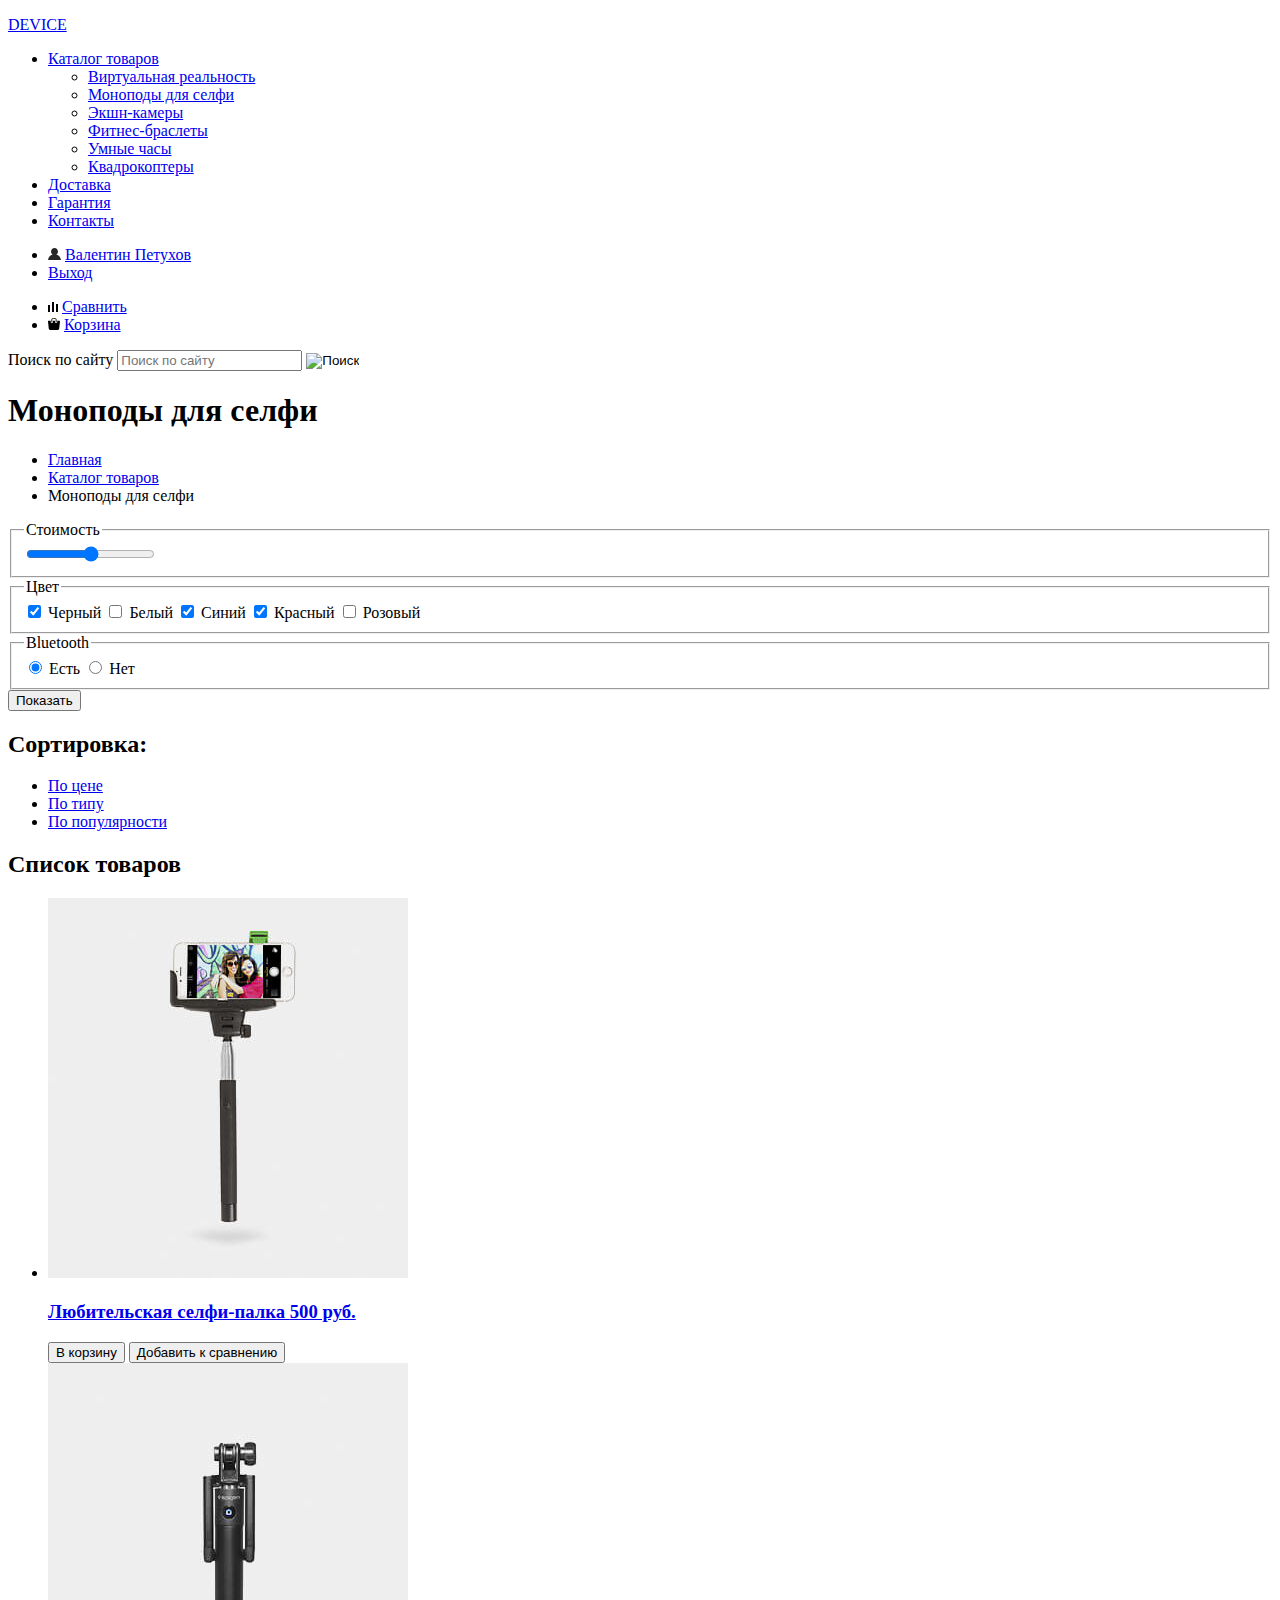
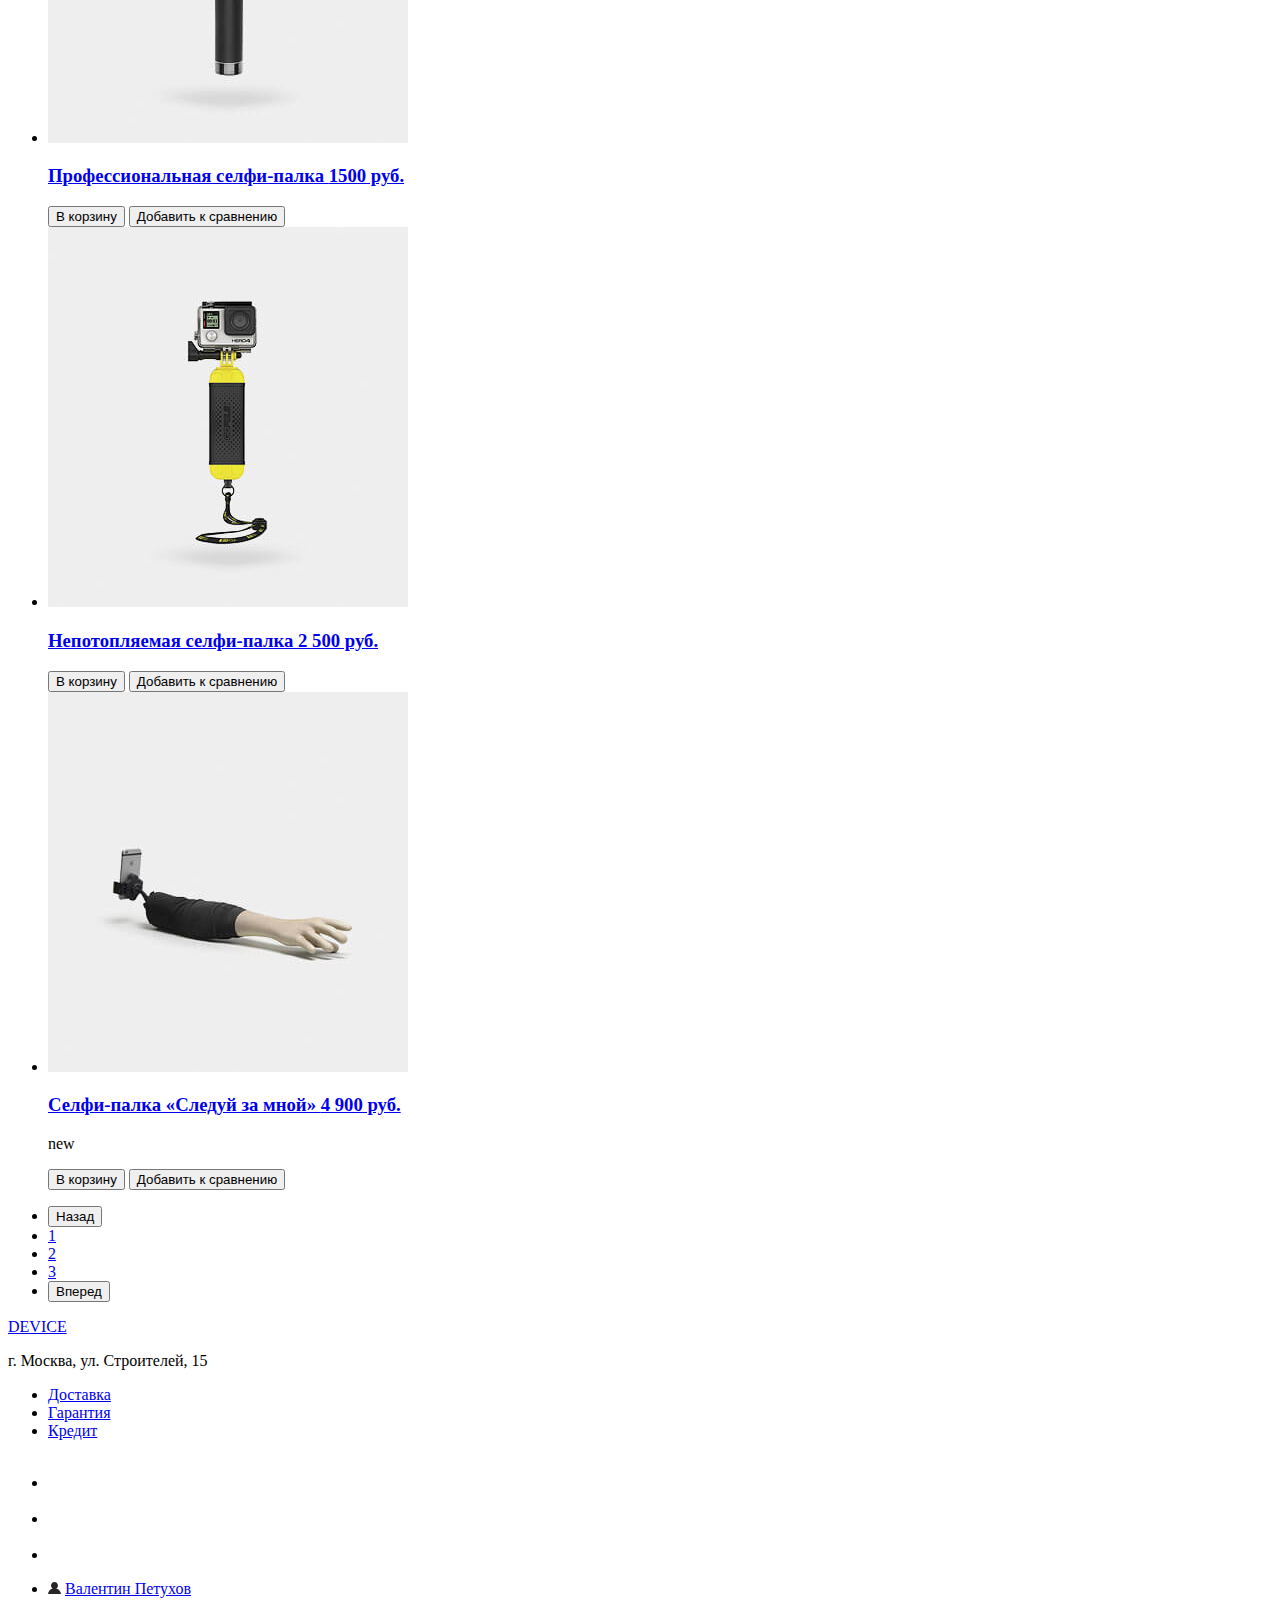
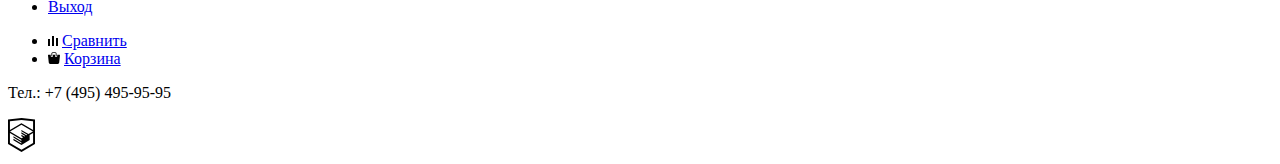
==== catalog.html @ 6cd4a80a "Все закончил с разметкой" ====
<!DOCTYPE html>
<html lang="ru" dir="ltr">

<head>
    <meta charset="utf-8">
    <title>Каталог товаров магазина Device</title>
</head>

<body>
    <header class="main-header">
        <p class="header-logo"><a href="index.html">DEVICE</a></p>
        <nav class="site-navigation">
            <ul class="site-navigation-list">
                <li class="site-navigation-item">
                    <a href="#">Каталог товаров</a>
                    <ul class="catalog">
                        <li><a href="#">Виртуальная реальность</a></li>
                        <li><a href="#">Моноподы для селфи</a></li>
                        <li><a href="#">Экшн-камеры</a></li>
                        <li><a href="#">Фитнес-браслеты</a></li>
                        <li><a href="#">Умные часы</a></li>
                        <li><a href="#">Квадрокоптеры</a></li>
                    </ul>
                </li>
                <li class="site-navigation-item">
                    <a href="#">Доставка</a>
                </li>
                <li class="site-navigation-item">
                    <a href="#">Гарантия</a>
                </li>
                <li class="site-navigation-item">
                    <a href="#">Контакты</a>
                </li>
            </ul>
        </nav>
        <ul class="login-checked">
            <li>
                <img src="img/user.svg" alt="Войти">
                <a href="profile.html">Валентин Петухов</a>
            </li>
            <li class="exit">
                <a href="#">Выход</a>
            </li>
        </ul>
        <ul class="compare-cart">
            <li class="compare">
                <img src="img/compare.svg" alt="Сравнить">
                <a href="compare.html">Сравнить</a>
            </li>
            <li class="cart">
                <img src="img/cart.svg" alt="Корзина">
                <a href="cart.html">Корзина</a>
            </li>
        </ul>
        <form class="header-search" action="https://echo.htmlacademy.ru" method="get">
            <label for="search" class="visually-hidden">Поиск по сайту</label>
            <input type="search" name="search" value="" id="search" placeholder="Поиск по сайту">
            <input type="image" src="" alt="Поиск">
        </form>

    </header>
    <main class="container">
        <h1>Моноподы для селфи</h1>
        <ul class="breadcrumbs">
            <li>
                <a href="index.html">Главная</a>
            </li>
            <li>
                <a href="catalog.html">Каталог товаров</a>
            </li>
            <li>Моноподы для селфи</li>
        </ul>
        <section class="filters">
            <form class="form-filters" action="https://echo.htmlacademy.ru" method="get">
                <fieldset class="form-filters-fieldset">
                    <legend>Стоимость</legend>
                    <input type="range" id="price" name="price" value="" min="0" max="5000" step="100">
                </fieldset>
                <fieldset class="form-filters-fieldset">
                    <legend>Цвет</legend>
                    <input type="checkbox" class="visually-hidden" name="black" id="black" value="" checked>
                    <label for="black" class="label-color">Черный</label>
                    <input type="checkbox" class="visually-hidden" name="white" id="white" value="">
                    <label for="white" class="label-color">Белый</label>
                    <input type="checkbox" class="visually-hidden" name="blue" id="blue" value="" checked>
                    <label for="blue" class="label-color">Синий</label>
                    <input type="checkbox" class="visually-hidden" name="red" id="red" value="" checked>
                    <label for="red" class="label-color">Красный</label>
                    <input type="checkbox" class="visually-hidden" name="pink" id="pink" value="">
                    <label for="pink" class="label-color">Розовый</label>
                </fieldset>
                <fieldset class="form-filters-fieldset">
                    <legend>Bluetooth</legend>
                    <label>
                        <input type="radio" class="visually-hidden" name="bluetooth" value="yes" checked>
                        Есть
                    </label>
                    <input type="radio" class="visually-hidden" name="bluetooth" value="no">
                    Нет
                    </label>
                </fieldset>
                <button type="submit" name="button" class="button">Показать</button>
            </form>
        </section>
        <section class="products">
            <!-- Здесь будет форма-сортировка -->
            <h2>Сортировка:</h2>
            <ul class="sorting">
                <li><a href="#">По цене</a></li>
                <li><a href="#">По типу</a></li>
                <li><a href="#">По популярности</a></li>
            </ul>
            <h2 class="visually-hidden">Список товаров</h2>
            <ul class="products-catalog">
                <li class="product-item">
                    <a href="catalog-item.html">
                        <img src="img/catalog/item-1.jpg" width="360" height="380" alt="Любительская селфи-палка">
                        <h3>
                            Любительская селфи-палка
                            <span class="product-price">500 руб.</span>
                        </h3>
                    </a>
                    <button type="button" name="button" class="button">В корзину</button>
                    <button type="button" name="button" class="product-compare">Добавить к сравнению</button>
                </li>
                <li class="product-item">
                    <a href="catalog-item.html">
                        <img src="img/catalog/item-2.jpg" width="360" height="380" alt="Профессиональная селфи-палка">
                        <h3>
                            Профессиональная селфи-палка
                            <span class="product-price">1500 руб.</span>
                        </h3>
                    </a>
                    <button type="button" name="button" class="button">В корзину</button>
                    <button type="button" name="button" class="product-compare">Добавить к сравнению</button>
                </li>
                <li class="product-item">
                    <a href="catalog-item.html">
                        <img src="img/catalog/item-3.jpg" width="360" height="380" alt="Непотопляемая селфи-палка">
                        <h3>
                            Непотопляемая селфи-палка
                            <span class="product-price">2 500 руб.</span>
                        </h3>
                    </a>
                    <button type="button" name="button" class="button">В корзину</button>
                    <button type="button" name="button" class="product-compare">Добавить к сравнению</button>
                </li>
                <li class="product-item">
                    <a href="catalog-item.html">
                        <img src="img/catalog/item-4.jpg" width="360" height="380" alt="Селфи-палка «Следуй за мной»">
                        <h3>
                            Селфи-палка «Следуй за мной»
                            <span class="product-price">4 900 руб.</span>
                        </h3>
                    </a>
                    <p class="mark">new</p>
                    <button type="button" name="button" class="button">В корзину</button>
                    <button type="button" name="button" class="product-compare">Добавить к сравнению</button>
                </li>
            </ul>
            <ul class="pagination-list">
                <li class="pagination-button">
                    <button type="button" name="button">Назад</button>
                </li>
                <li class="pagination-item pagination-item-current">
                    <a href="#">1</a>
                </li>
                <li class="pagination-item">
                    <a href="#">2</a>
                </li>
                <li class="pagination-item">
                    <a href="#">3</a>
                </li>
                <li class="pagination-button">
                    <button type="button" name="button-pagination">Вперед</button>
                </li>
            </ul>
        </section>
    </main>
    <footer class="main-footer">
        <p class="logo-footer"><a href="index.html">DEVICE</a></p>
        <p>г. Москва, ул. Строителей, 15</p>
        <ul class="footer-services">
            <li>
                <a href="#">Доставка</a>
            </li>
            <li>
                <a href="#">Гарантия</a>
            </li>
            <li>
                <a href="#">Кредит</a>
            </li>
        </ul>
        <ul class="footer-social">
            <li class="social-button">
                <a href="#">
                    <img src="img/facebook.svg" alt="facebook">
                </a>
            </li>
            <li class="social-button">
                <a href="#">
                    <img src="img/instagram.svg" alt="instagram">
                </a>
            </li>
            <li class="social-button">
                <a href="#">
                    <img src="img/twitter.svg" alt="twitter">
                </a>
            </li>
        </ul>
        <ul class="login-checked">
            <li>
                <img src="img/user.svg" alt="Войти">
                <a href="#">Валентин Петухов</a>
            </li>
            <li class="exit">
                <a href="#">Выход</a>
            </li>
        </ul>
        <ul class="footer-compare-cart">
            <li class="compare">
                <img class="compare-img" src="img/compare.svg" alt="Сравнить">
                <a href="compare.html">Сравнить</a>
            </li>
            <li class="cart">
                <img class="cart-img" src="img/cart.svg" alt="Корзина">
                <a href="cart.html">Корзина</a>
            </li>
        </ul>
        <p>Тел.: +7 (495) 495-95-95</p>
        <a href="#"><img src="img/logo-html.svg" alt="htmlacademy" class="htmlacademy-logo"></a>
    </footer>

</body>

</html>
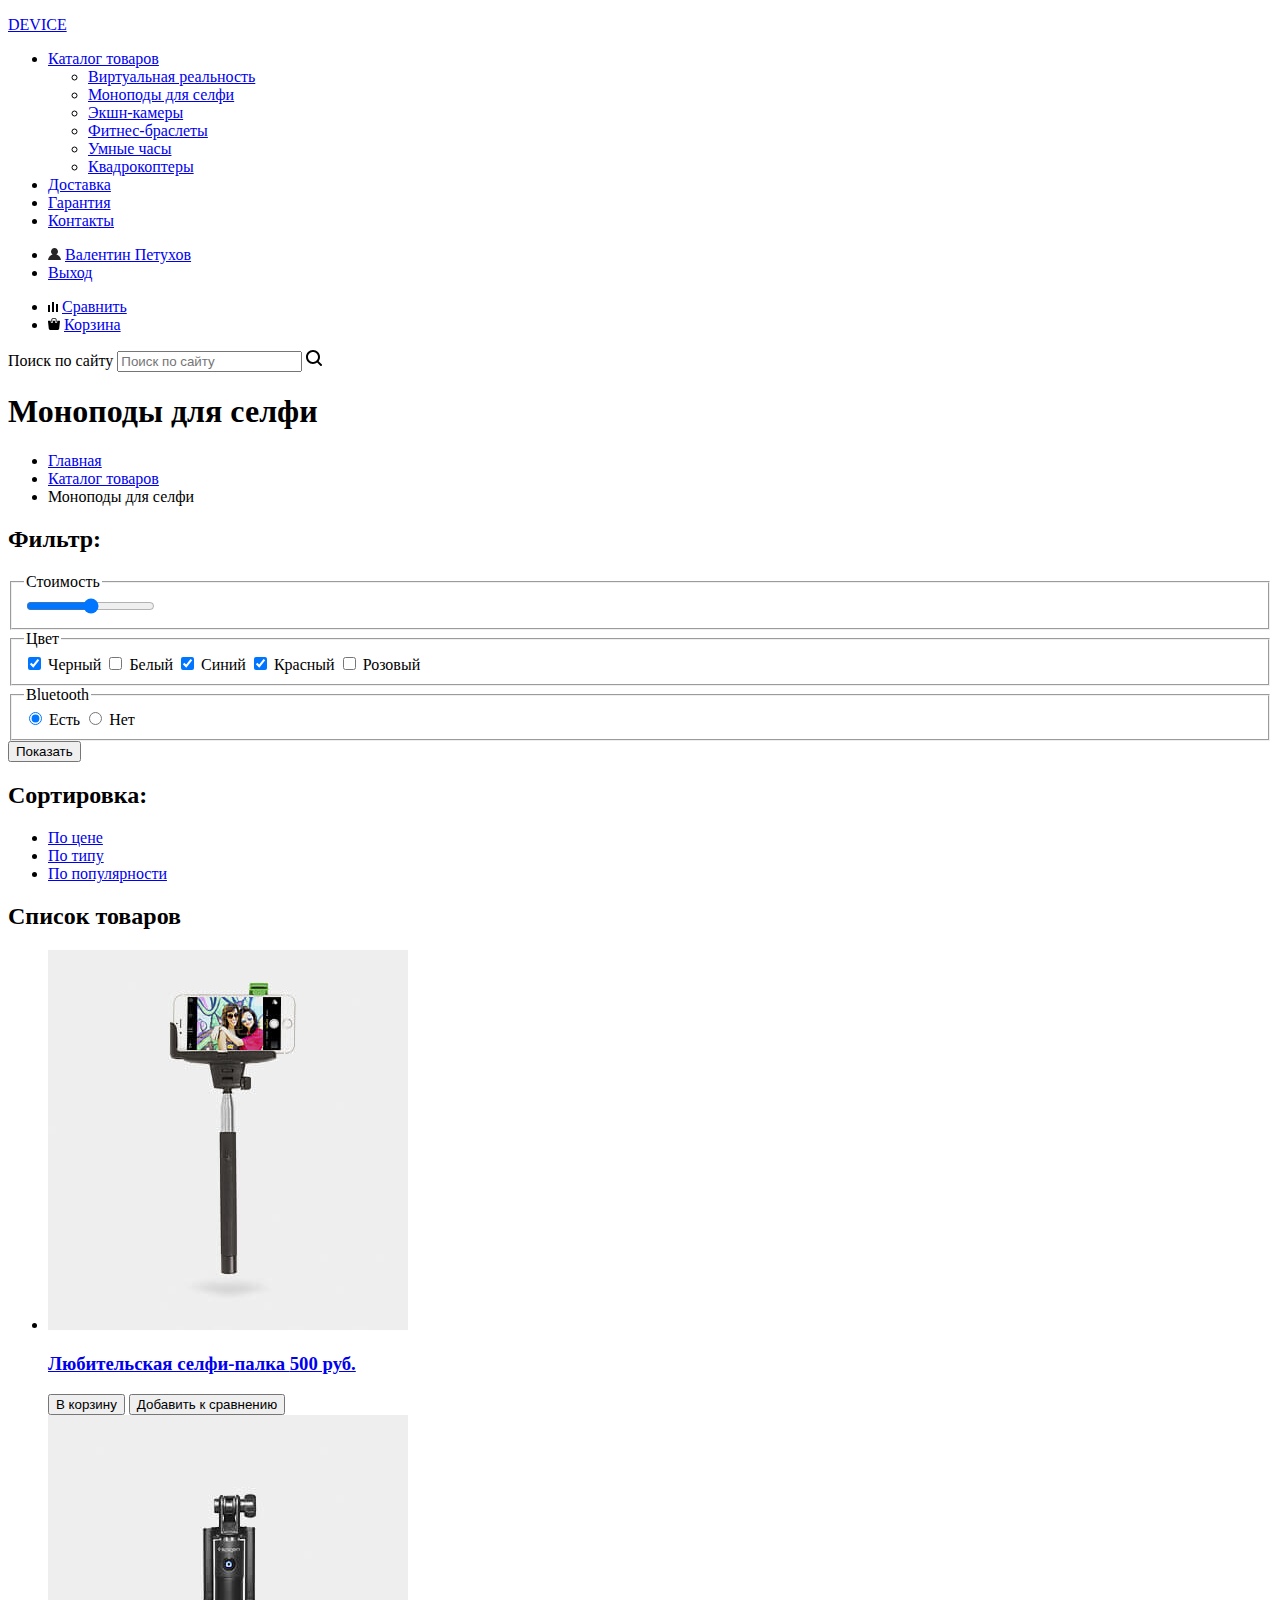
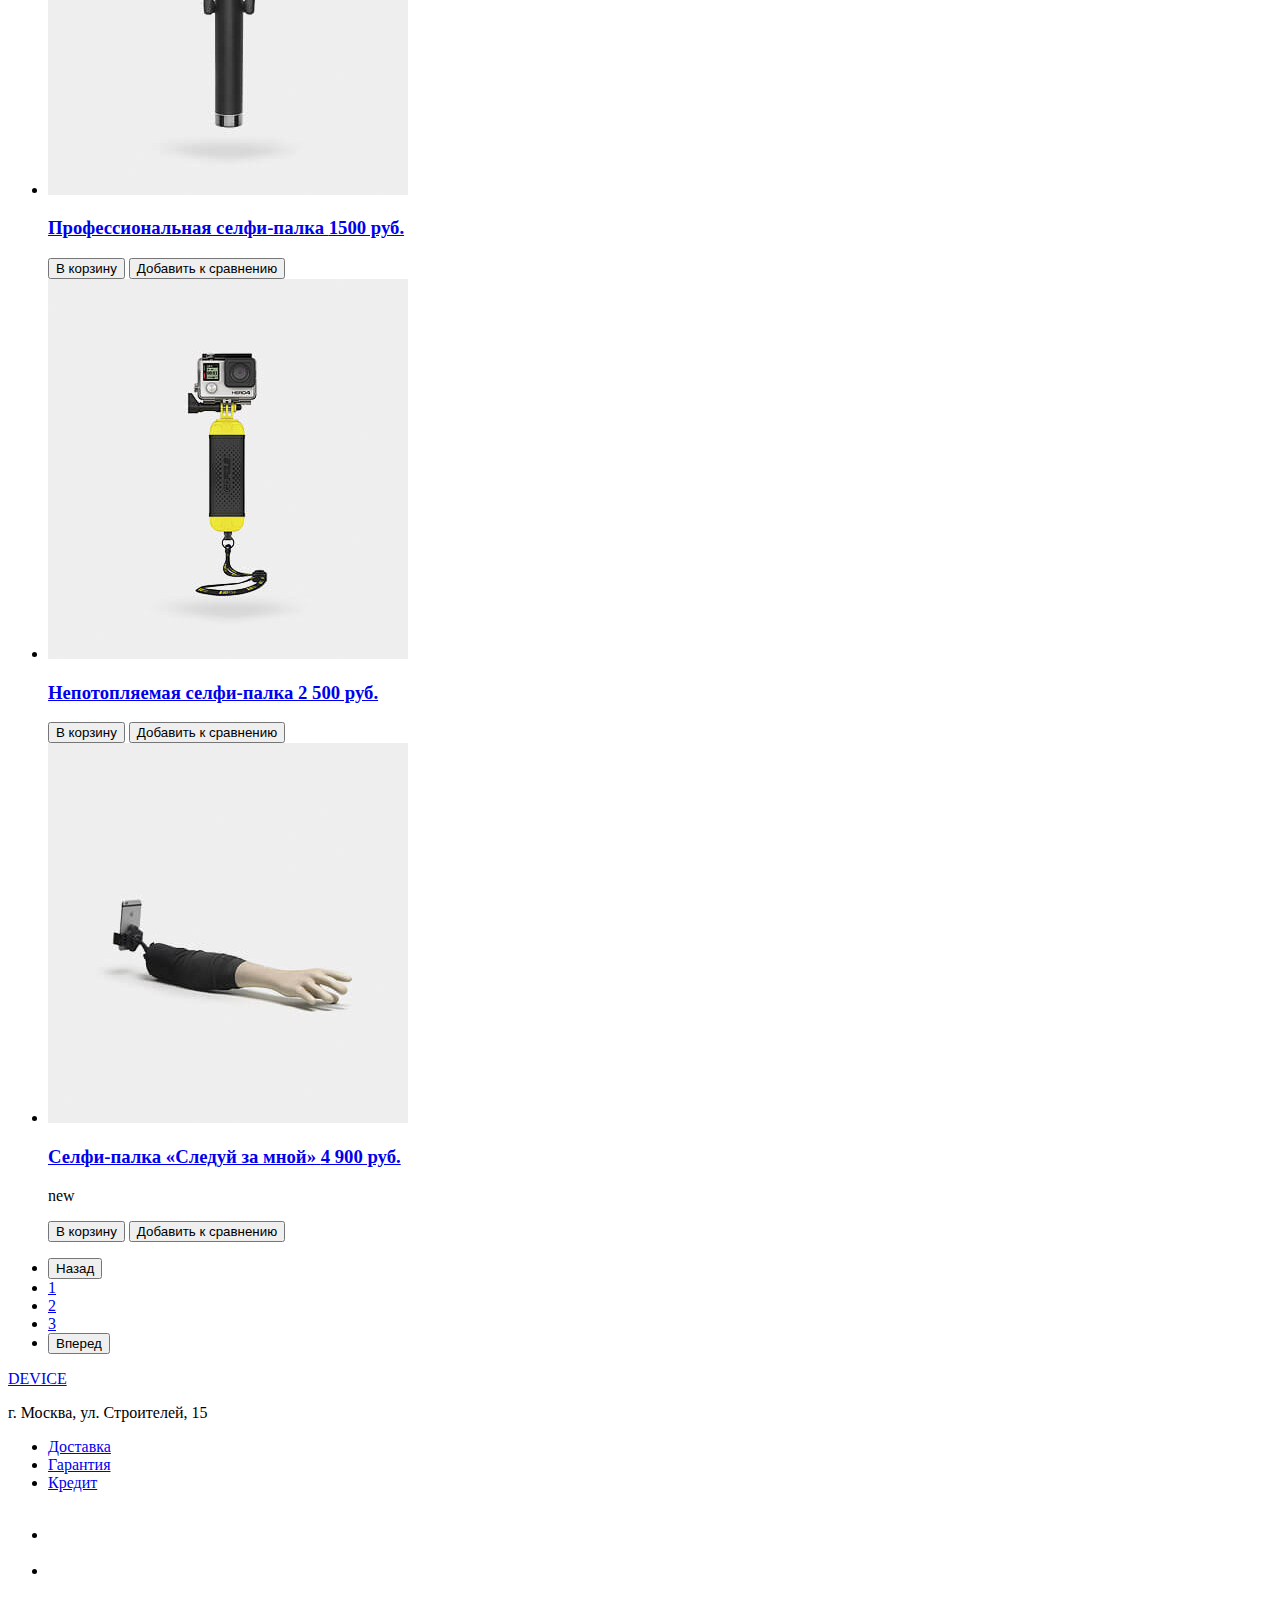
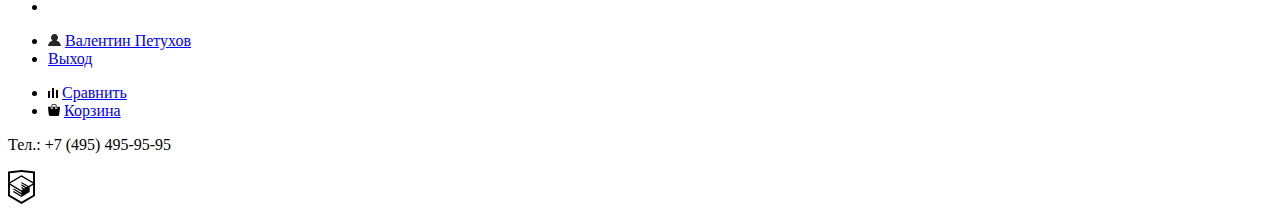
==== commit ad0e6367: "Исправил ошибки валидации" ====
--- a/catalog.html
+++ b/catalog.html
@@ -55,7 +55,7 @@
         <form class="header-search" action="https://echo.htmlacademy.ru" method="get">
             <label for="search" class="visually-hidden">Поиск по сайту</label>
             <input type="search" name="search" value="" id="search" placeholder="Поиск по сайту">
-            <input type="image" src="" alt="Поиск">
+            <input type="image" src="img/search.svg" alt="Поиск">
         </form>
 
     </header>
@@ -71,10 +71,11 @@
             <li>Моноподы для селфи</li>
         </ul>
         <section class="filters">
+            <h2>Фильтр:</h2>
             <form class="form-filters" action="https://echo.htmlacademy.ru" method="get">
                 <fieldset class="form-filters-fieldset">
                     <legend>Стоимость</legend>
-                    <input type="range" id="price" name="price" value="" min="0" max="5000" step="100">
+                    <input type="range" id="price" name="price" value="2500" min="0" max="5000" step="100">
                 </fieldset>
                 <fieldset class="form-filters-fieldset">
                     <legend>Цвет</legend>
@@ -95,6 +96,7 @@
                         <input type="radio" class="visually-hidden" name="bluetooth" value="yes" checked>
                         Есть
                     </label>
+                    <label>
                     <input type="radio" class="visually-hidden" name="bluetooth" value="no">
                     Нет
                     </label>
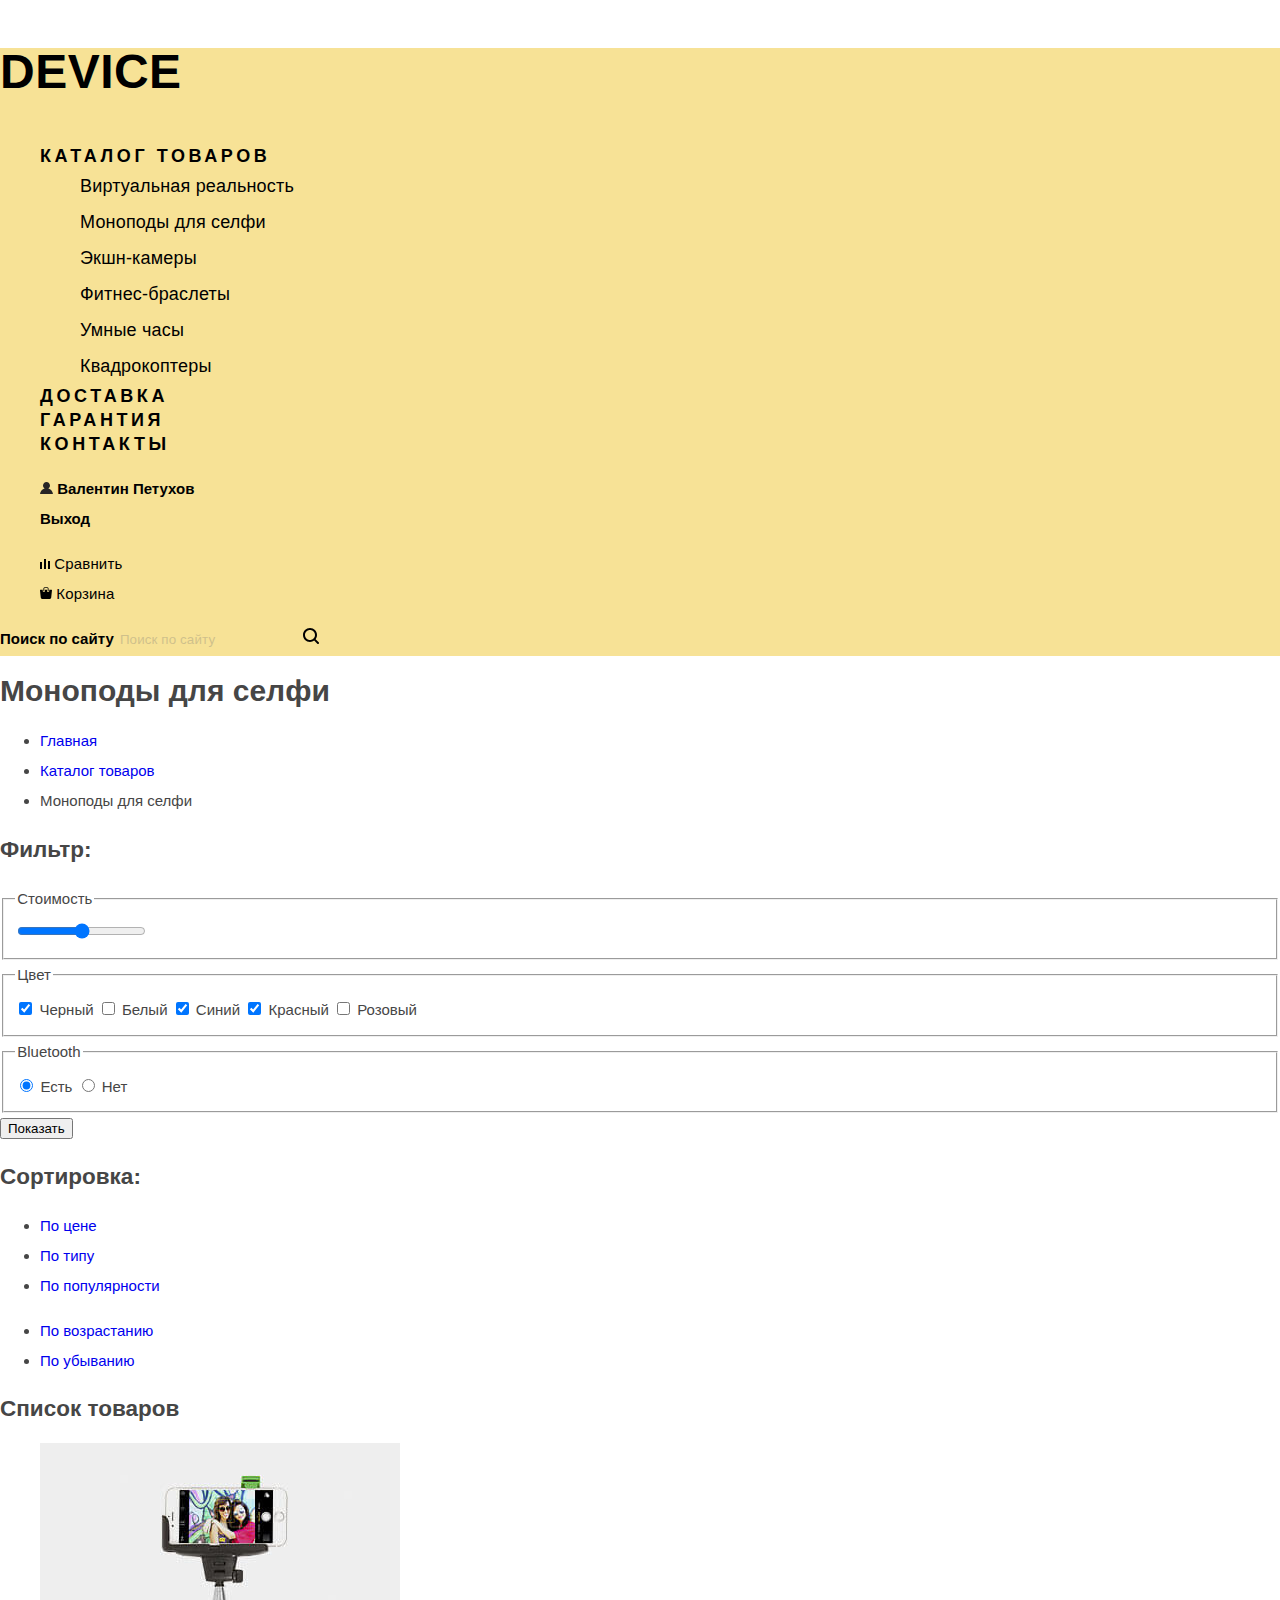
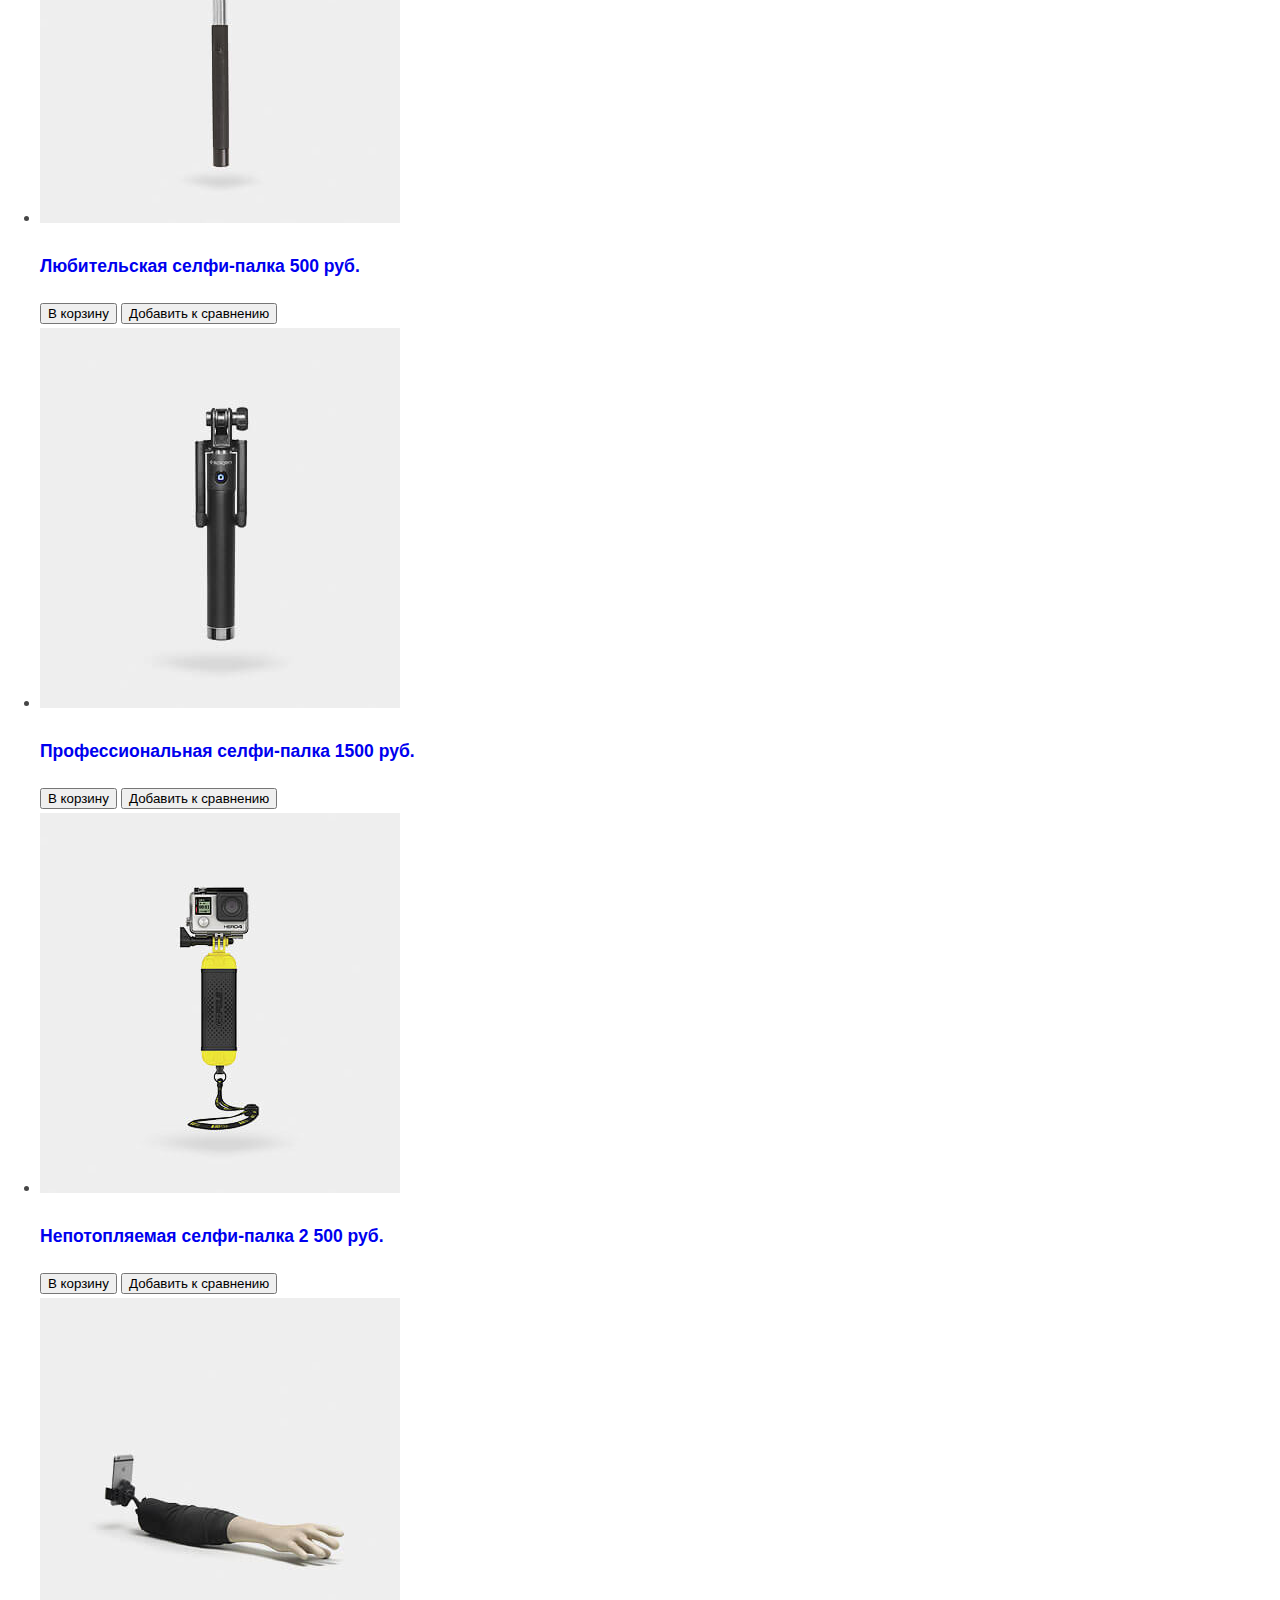
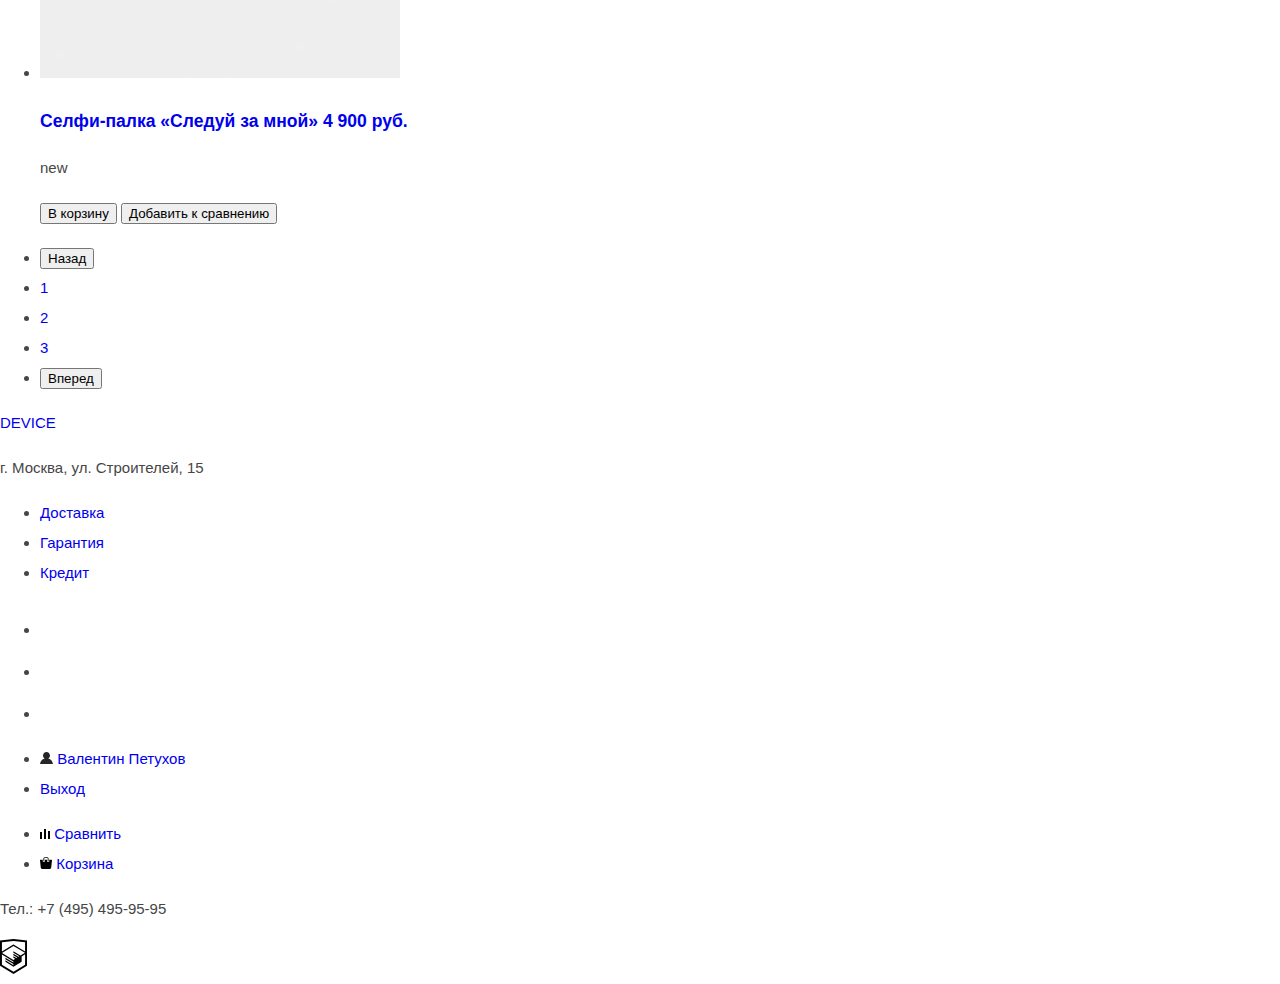
==== commit 565e5614: "исправил ошибки и добавил шрифты" ====
--- a/catalog.html
+++ b/catalog.html
@@ -4,6 +4,7 @@
 <head>
     <meta charset="utf-8">
     <title>Каталог товаров магазина Device</title>
+    <link rel="stylesheet" href="css/styles.css">
 </head>
 
 <body>
@@ -105,12 +106,16 @@
             </form>
         </section>
         <section class="products">
-            <!-- Здесь будет форма-сортировка -->
+            <!-- Здесь будет форма-сортировка(не будет) -->
             <h2>Сортировка:</h2>
-            <ul class="sorting">
+            <ul class="sorting-of-type">
                 <li><a href="#">По цене</a></li>
                 <li><a href="#">По типу</a></li>
                 <li><a href="#">По популярности</a></li>
+            </ul>
+            <ul class="sorting-quantity">
+                <li class=""><a href="#">По возрастанию</a></li>
+                <li class=""><a href="#">По убыванию</a></li>
             </ul>
             <h2 class="visually-hidden">Список товаров</h2>
             <ul class="products-catalog">
--- a/css/styles.css
+++ b/css/styles.css
@@ -0,0 +1,89 @@
+@font-face {
+    font-family: "Gilroy", sans-serif;
+    src: url(../fonts/gilroyextrabold.woff) format("woff"),
+         url(../fonts/gilroyextrabold.woff2) format("woff2"),
+         url(../fonts/gilroylight.woff) format("woff"),
+         url(../fonts/gilroylight.woff2) format("woff2");
+    font-weight: normal;
+    font-style: normal;
+}
+@font-face {
+    font-family: "Open Sans", sans-serif;
+    src: url(../fonts/opensans.woff) format("woff"),
+         url(../fonts/opensans.woff2) format("woff2"),
+         url(../fonts/opensanslight.woff) format("woff"),
+         url(../fonts/opensanslight.woff2) format("woff2");
+    font-weight: normal;
+    font-style: normal;
+}
+body {
+    margin: 0;
+    padding: 0;
+
+    font-family: "Gilroy", "Arial", sans-serif;
+    font-size: 15px;
+    line-height: 30px;
+    font-weight: normal;
+    color: #464646;
+
+    background-color: #ffffff;
+}
+a {
+    text-decoration: none;
+}
+.main-header {
+    background-color:#f7e296;
+    font-weight: 800;
+    color:#000000;
+}
+.header-logo {
+    font-size: 48px;
+    line-height: 48px;
+    letter-spacing: 0.01em;
+}
+.site-navigation-list {
+    font-size: 18px;
+    line-height: 24px;
+    letter-spacing: 0.2em;
+    text-transform: uppercase;
+}
+.main-header a {
+    color:#000000;
+}
+.main-header ul{
+    list-style: none;
+}
+.login,
+.compare-cart,
+.catalog,
+#search {
+    font-family: "Open Sans", "Arial",sans-serif;
+    font-weight: 400;
+    letter-spacing: 0.01em;
+}
+#search {
+    opacity: 0.3;
+    border:none;
+    background-color: inherit;
+}
+.login,
+.compare-cart,
+#search {
+    line-height: 30px;
+}
+.catalog {
+    line-height: 36px;
+    text-transform:none;
+}
+
+
+ /* .user-img, .compare-img, .cart-img {
+    filter: invert(67%) sepia(80%) saturate(929%) hue-rotate(1deg) brightness(106%) contrast(104%);
+}
+.logotype {
+    filter:grayscale(100%) opacity(0.2);
+    list-style: none;
+}
+.logotype:hover {
+    filter: none;
+} */
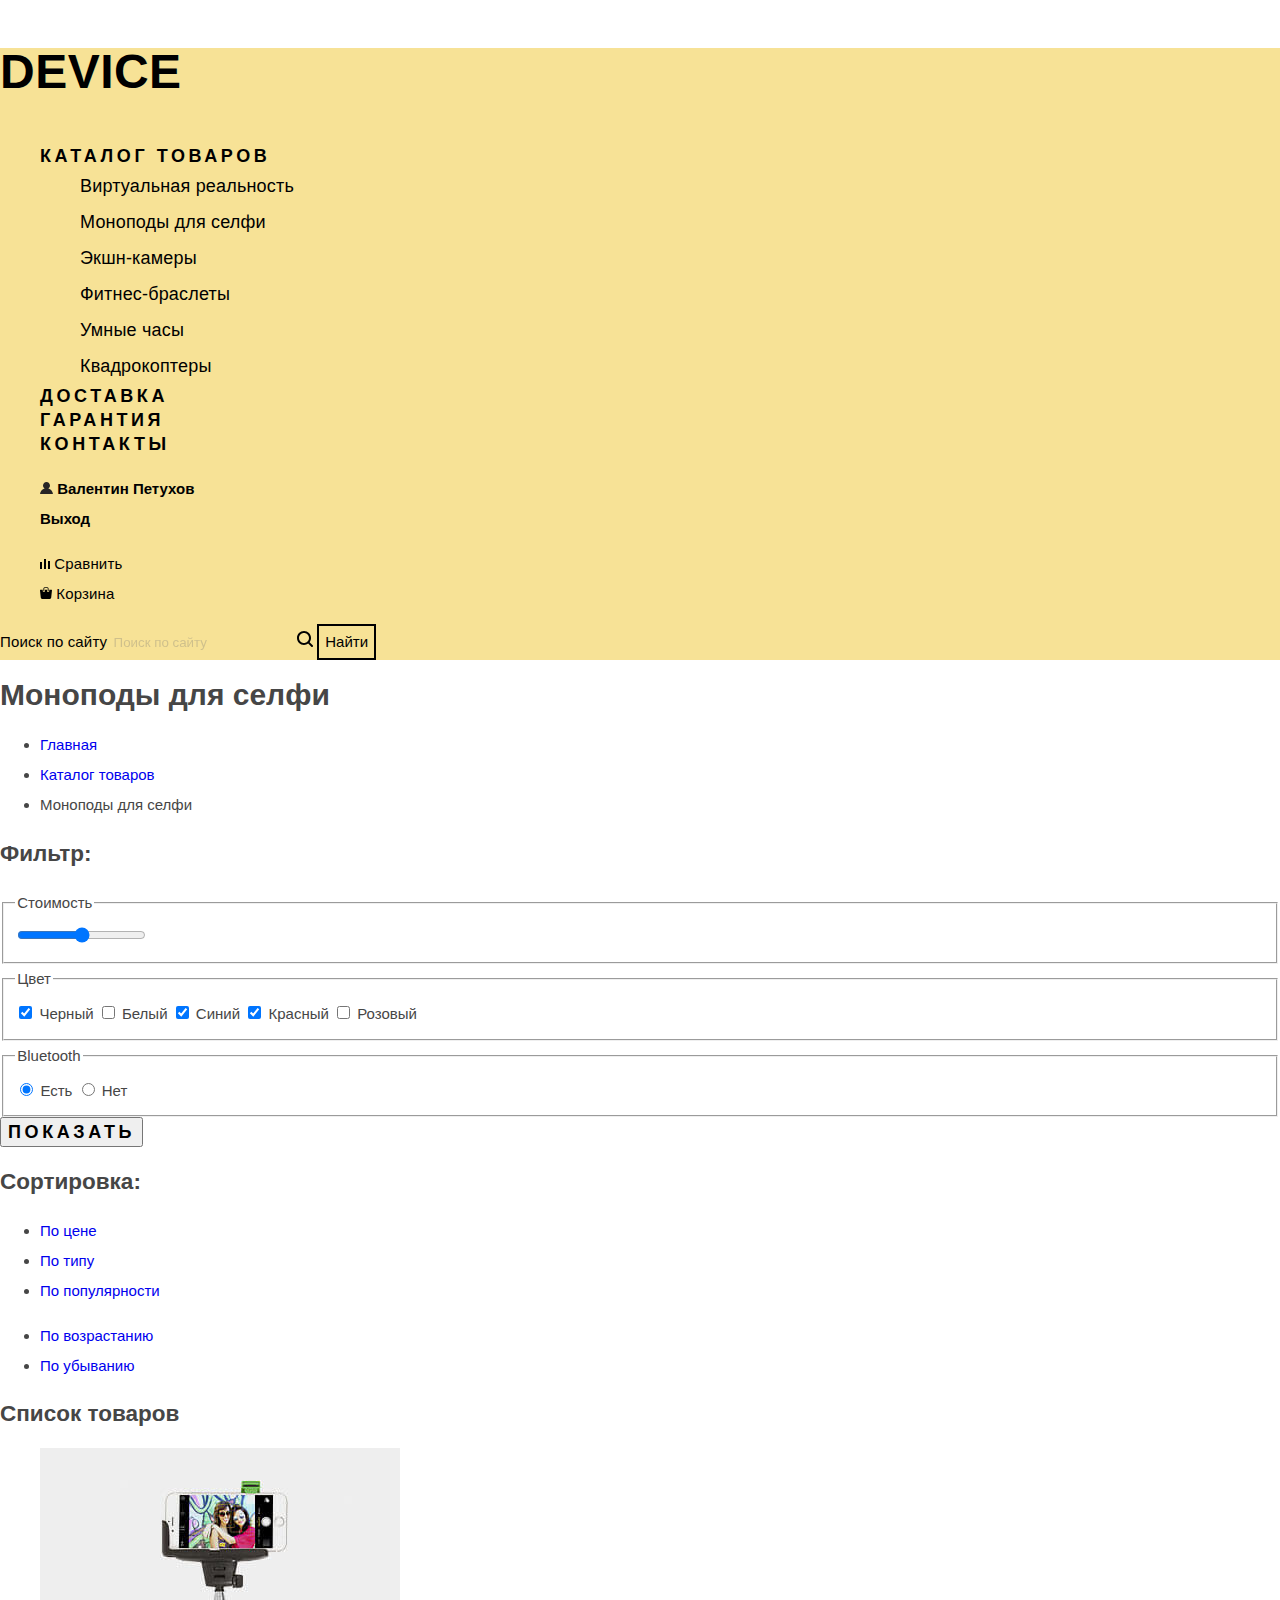
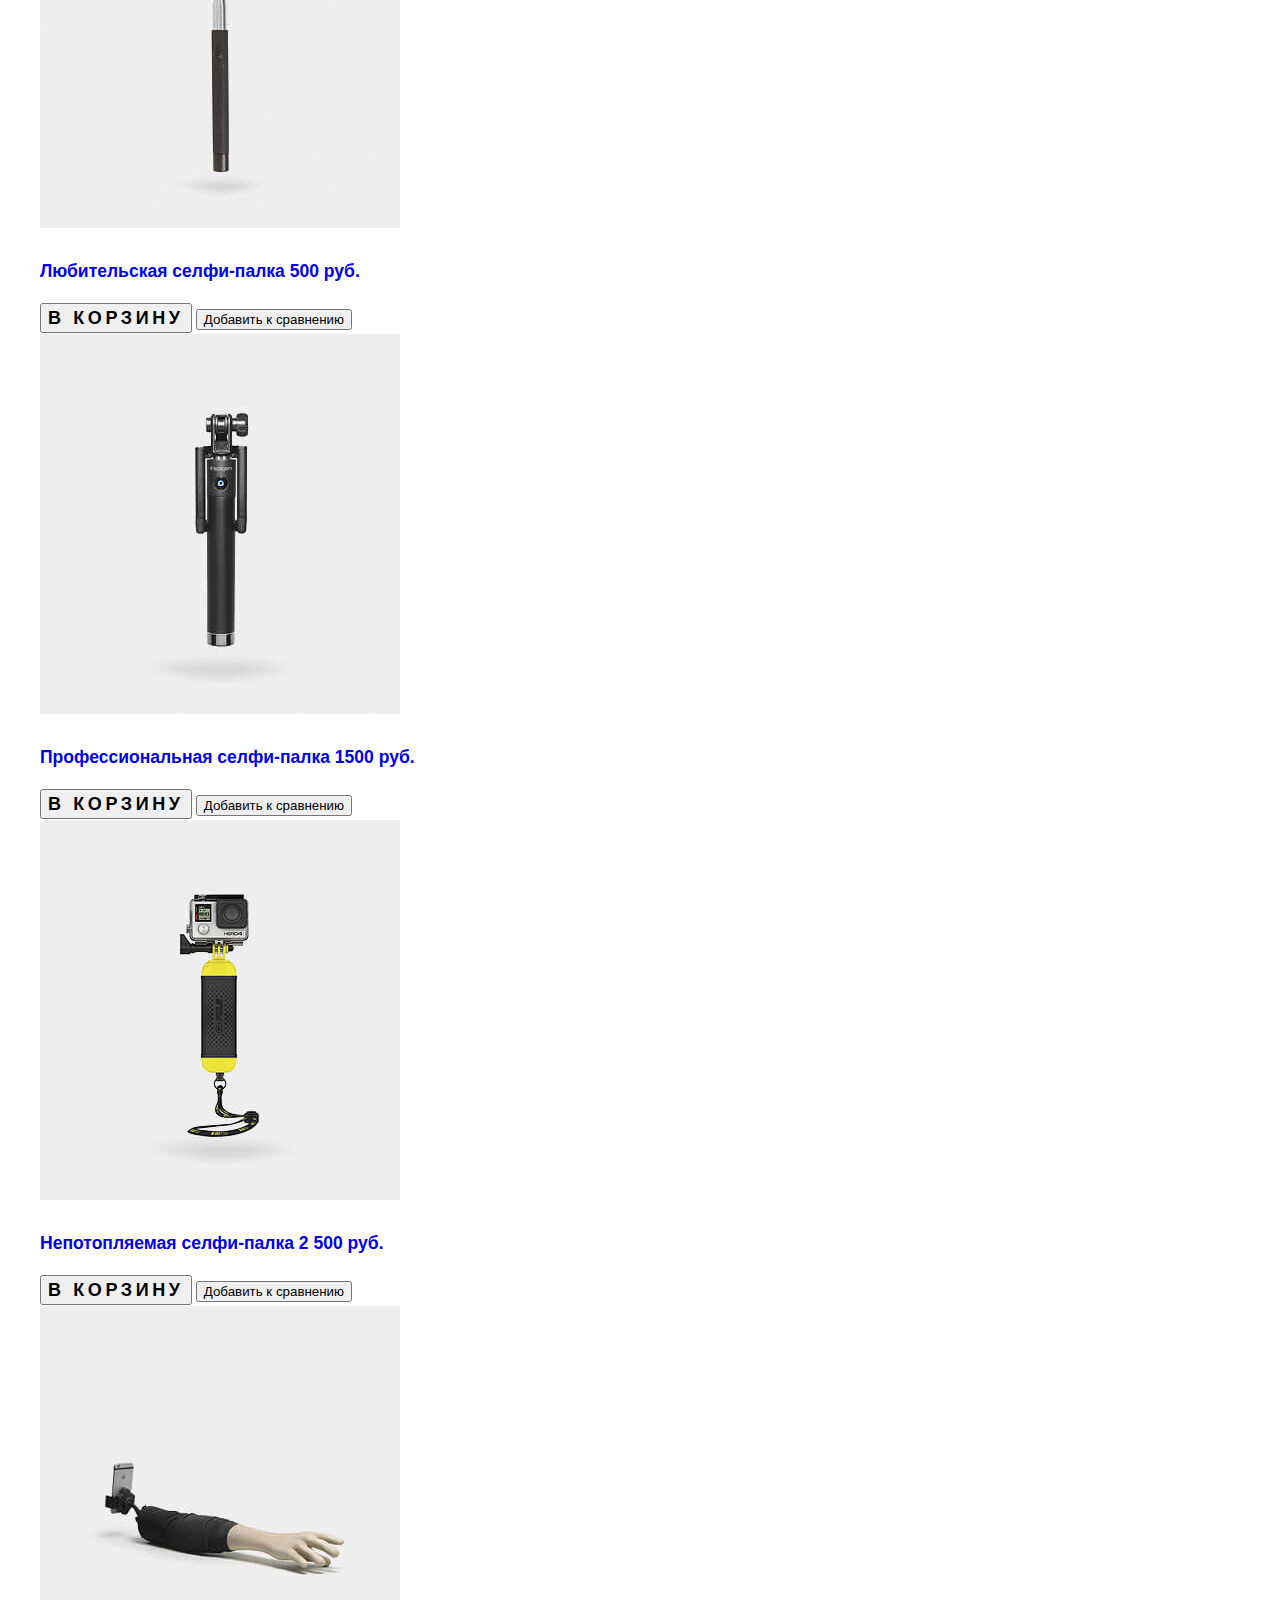
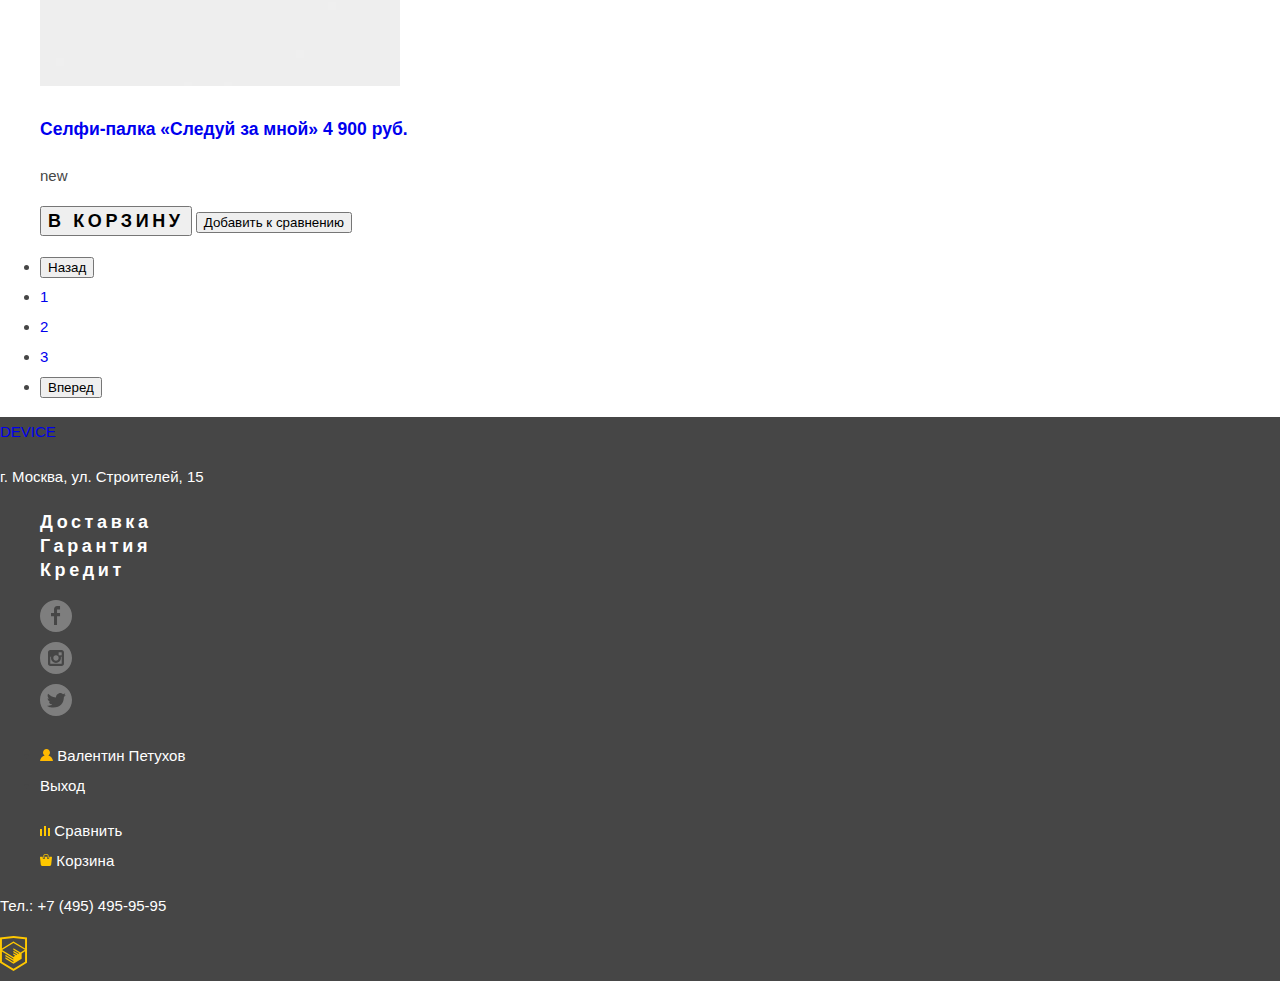
==== commit 417d26c1: "Закончил стилизацию главной и исправил ошибки" ====
--- a/catalog.html
+++ b/catalog.html
@@ -13,14 +13,14 @@
         <nav class="site-navigation">
             <ul class="site-navigation-list">
                 <li class="site-navigation-item">
-                    <a href="#">Каталог товаров</a>
+                    <a class="site-navigation-parent" href="#">Каталог товаров</a>
                     <ul class="catalog">
-                        <li><a href="#">Виртуальная реальность</a></li>
-                        <li><a href="#">Моноподы для селфи</a></li>
-                        <li><a href="#">Экшн-камеры</a></li>
-                        <li><a href="#">Фитнес-браслеты</a></li>
-                        <li><a href="#">Умные часы</a></li>
-                        <li><a href="#">Квадрокоптеры</a></li>
+                        <li class="catalog-item"><a href="catalog.html">Виртуальная реальность</a></li>
+                        <li class="catalog-item"><a href="catalog.html">Моноподы для селфи</a></li>
+                        <li class="catalog-item"><a href="catalog.html">Экшн-камеры</a></li>
+                        <li class="catalog-item"><a href="catalog.html">Фитнес-браслеты</a></li>
+                        <li class="catalog-item"><a href="catalog.html">Умные часы</a></li>
+                        <li class="catalog-item"><a href="catalog.html">Квадрокоптеры</a></li>
                     </ul>
                 </li>
                 <li class="site-navigation-item">
@@ -35,7 +35,7 @@
             </ul>
         </nav>
         <ul class="login-checked">
-            <li>
+            <li class="user">
                 <img src="img/user.svg" alt="Войти">
                 <a href="profile.html">Валентин Петухов</a>
             </li>
@@ -53,10 +53,11 @@
                 <a href="cart.html">Корзина</a>
             </li>
         </ul>
-        <form class="header-search" action="https://echo.htmlacademy.ru" method="get">
+        <form class="search" action="https://echo.htmlacademy.ru" method="get">
             <label for="search" class="visually-hidden">Поиск по сайту</label>
             <input type="search" name="search" value="" id="search" placeholder="Поиск по сайту">
-            <input type="image" src="img/search.svg" alt="Поиск">
+            <img src="img/search.svg" alt="Поиск">
+            <button class="search-btn" type="submit">Найти</button>
         </form>
 
     </header>
@@ -188,13 +189,13 @@
         <p class="logo-footer"><a href="index.html">DEVICE</a></p>
         <p>г. Москва, ул. Строителей, 15</p>
         <ul class="footer-services">
-            <li>
+            <li class="footer-service-item">
                 <a href="#">Доставка</a>
             </li>
-            <li>
+            <li class="footer-service-item">
                 <a href="#">Гарантия</a>
             </li>
-            <li>
+            <li class="footer-service-item">
                 <a href="#">Кредит</a>
             </li>
         </ul>
@@ -215,9 +216,9 @@
                 </a>
             </li>
         </ul>
-        <ul class="login-checked">
-            <li>
-                <img src="img/user.svg" alt="Войти">
+        <ul class="footer-login-checked">
+            <li class="footer-user">
+                <img class="user-img" src="img/user.svg" alt="Войти">
                 <a href="#">Валентин Петухов</a>
             </li>
             <li class="exit">
@@ -235,7 +236,7 @@
             </li>
         </ul>
         <p>Тел.: +7 (495) 495-95-95</p>
-        <a href="#"><img src="img/logo-html.svg" alt="htmlacademy" class="htmlacademy-logo"></a>
+        <a href="#"><img src="img/logo-html.svg" alt="htmlacademy" class="htmlacademy"></a>
     </footer>
 
 </body>
--- a/css/styles.css
+++ b/css/styles.css
@@ -31,59 +31,403 @@
 a {
     text-decoration: none;
 }
+/* main-header start */
 .main-header {
     background-color:#f7e296;
     font-weight: 800;
     color:#000000;
 }
-.header-logo {
+.main-header a {
+    color:#000000;
+}
+.main-header ul{
+    list-style: none;
+}
+
+.header-logo,
+.footer-logo {
     font-size: 48px;
     line-height: 48px;
     letter-spacing: 0.01em;
-}
+    cursor: pointer;
+}
+
+.header-logo:hover,
+.site-navigation-item:hover:not(:first-child),
+.site-navigation-parent:hover,
+.catalog-item:hover,
+.entry:hover,
+.compare:hover,
+.cart:hover,
+.user:hover,
+.exit:hover {
+    opacity: 0.6;
+}
+
+
+
+.header-logo:active,
+.site-navigation-item:active:not(:first-child),
+.site-navigation-parent:active,
+.catalog-item:active,
+.entry:hover:active,
+.compare:active,
+.cart:active,
+.user:active,
+.exit:active{
+    opacity: 0.3;
+}
+
+#search:hover {
+    opacity: 0.6;
+}
+
+ #search:focus {
+    opacity: 1;
+    outline: none;
+    background-color: inherit;
+}
+
+.search-btn {
+    font:inherit;
+    background-color: #f7e296;
+    border: 2px solid #000000;
+    cursor: pointer;
+}
+
+.search-btn:hover {
+    background-color: #000000;
+    color:#ffffff;
+}
+
+.search-btn:active {
+    color: rgba(255, 255, 255, 0.3);
+}
+
 .site-navigation-list {
     font-size: 18px;
     line-height: 24px;
     letter-spacing: 0.2em;
     text-transform: uppercase;
 }
-.main-header a {
-    color:#000000;
-}
-.main-header ul{
-    list-style: none;
-}
+
 .login,
 .compare-cart,
 .catalog,
-#search {
+.search,
+.footer-login,
+.footer-compare-cart {
     font-family: "Open Sans", "Arial",sans-serif;
     font-weight: 400;
     letter-spacing: 0.01em;
 }
+
 #search {
     opacity: 0.3;
     border:none;
     background-color: inherit;
 }
+
 .login,
 .compare-cart,
 #search {
     line-height: 30px;
 }
+
 .catalog {
     line-height: 36px;
     text-transform:none;
 }
-
-
- /* .user-img, .compare-img, .cart-img {
-    filter: invert(67%) sepia(80%) saturate(929%) hue-rotate(1deg) brightness(106%) contrast(104%);
-}
+/* main-header end */
+
+
+
+
+/* popular start */
+
+.product-title {
+    font-size: 47px;
+    line-height: 56px;
+    letter-spacing: 0.01em;
+    font-weight: bold;
+    color:#000000;
+}
+
+.button {
+    font-size: 18px;
+    line-height: 24px;
+    letter-spacing: 0.2em;
+    text-transform: uppercase;
+    font-weight: bold;
+    color:#000000;
+}
+
+.button-container {
+    display: flex;
+    align-items: center;
+    justify-content: center;
+    width: 220px;
+    height: 8px;
+    background-color: #f0c52e;
+}
+
+.button-container:hover {
+    height: 40px;
+    transition: 0.5s;
+}
+
+.button:active {
+    color: rgba(0, 0, 0, 0.3);
+}
+
+.value {
+    font-size: 36px;
+    line-height: 48px;
+    letter-spacing: 0.01em;
+    color:#000000;
+}
+
+.sign {
+    font-family: "Open Sans", "Arial",sans-serif;
+    font-size: 13px;
+    line-height: 20px;
+    letter-spacing: 0.01em;
+}
+
+
+/* popular end */
+
+.products-catalog {
+    list-style: none;
+}
+
+.products-catalog-item a {
+    font-size: 18px;
+    line-height: 24px;
+    letter-spacing: 0.01em;
+    font-weight: bold;
+    color:#000000;
+}
+
+.product-container {
+    display: flex;
+    width: 160px;
+    height: 160px;
+    background-color: #f7e296;
+}
+
+.popular {
+    margin: auto;
+}
+
+.popular2 {
+    margin-bottom: 2px;
+}
+
+
+ .product-link:hover .product-container {
+    background-color: #f0c52e;
+}
+
+.product-link:active img,
+.product-link:active {
+    opacity: 0.3;
+}
+
+
+/* services start */
+
+.services {
+    background-color: #e5e5e5;
+}
+
+.services-list {
+    list-style: none;
+}
+
+.service-list-title {
+    font-size: 47px;
+    letter-spacing: 0.01em;
+    color:#000000;
+    font-weight: bold;
+}
+
+
+.button-services {
+    width: 160px;
+    position: relative;
+}
+
+
+.button-services:active{
+    background-color: #000000;
+    color:#f7e184;
+}
+
+.button-services:active a {
+    color: inherit;
+}
+
+.button-services::after {
+    content: '';
+    position: absolute;
+    width: 120px;
+    height: 40px;
+    background-color: #000000;
+    right:-120px;
+    opacity: 0;
+    transition: all 0.5s;
+}
+
+.button-services:active::after,
+.button-services:active::before  {
+    opacity:1;
+}
+
+.button-services::before {
+    content: '';
+    position: absolute;
+    width: 7px;
+    height: 319px;
+    background: #000000;
+    right:-127px;
+    opacity: 0;
+    transition: all 0.5s;
+}
+
+/* services-end */
+
+
+
+/* logotypes start */
+
 .logotype {
     filter:grayscale(100%) opacity(0.2);
     list-style: none;
+    transition: all 0.5s;
 }
 .logotype:hover {
     filter: none;
+}
+
+/* logotypes end */
+
+/* about-us start */
+
+.about-us-title {
+    font-size: 47px;
+    letter-spacing: 0.01em;
+    color:#000000;
+    font-weight: bold;
+}
+
+.about-us-list {
+    list-style: none;
+
+    font-family: "Gilroy","Arial",sans-serif;
+    font-size: 16px;
+    line-height: 40px;
+    font-weight: bold;
+    color:#000000;
+}
+
+.service-list-description {
+    font-family: "Open Sans", "Arial", sans-serif;
+    color:#464646;
+}
+
+.button-us {
+    width: 260px;
+}
+
+/* about-us end */
+
+
+/* footer start */
+
+.social-button {
+    opacity: 0.3;
+}
+
+.footer-logo:hover,
+.user:hover,
+.exit:hover,
+.footer-service-item:hover,
+.htmlacademy:hover,
+.social-button:hover,
+.footer-user:hover {
+    opacity: 0.6;
+}
+
+
+
+.footer-logo:active,
+.user:active,
+.exit:active,
+.footer-social:active,
+.footer-service-item:active,
+.htmlacademy:active,
+.footer-user:active {
+    opacity: 0.3;
+}
+
+
+.social-button:active {
+    opacity: 0.1;
+}
+
+.main-footer {
+    background-color: #464646;
+}
+
+.footer-logo {
+    font-weight: bold;
+    color: #ffc600;
+}
+
+.main-footer p:not(.footer-logo) {
+    font-family: "Open Sans", "Arial", sans-serif;
+    font-weight: 300;
+    color:#ffffff;
+}
+
+
+ .user-img,
+ .compare-img,
+ .cart-img,
+ .htmlacademy {
+    filter: invert(67%) sepia(80%) saturate(929%) hue-rotate(1deg) brightness(106%) contrast(104%);
+}
+
+
+.footer-services {
+    list-style: none;
+
+    font-size: 18px;
+    line-height: 24px;
+    color:#ffffff;
+    letter-spacing: 0.2em;
+    font-weight: bold;
+}
+
+.footer-services a {
+    color:inherit;
+}
+
+.footer-social,
+.footer-login,
+.footer-compare-cart {
+    list-style: none;
+}
+
+.footer-login a,
+.footer-compare-cart a,
+.footer-login-checked a {
+    color:#ffffff;
+    font-weight: lighter;
+}
+/* footer end */
+
+/* .slider-btn {
+    background: url(../img/slider-button-empty.svg) no-repeat;
 } */
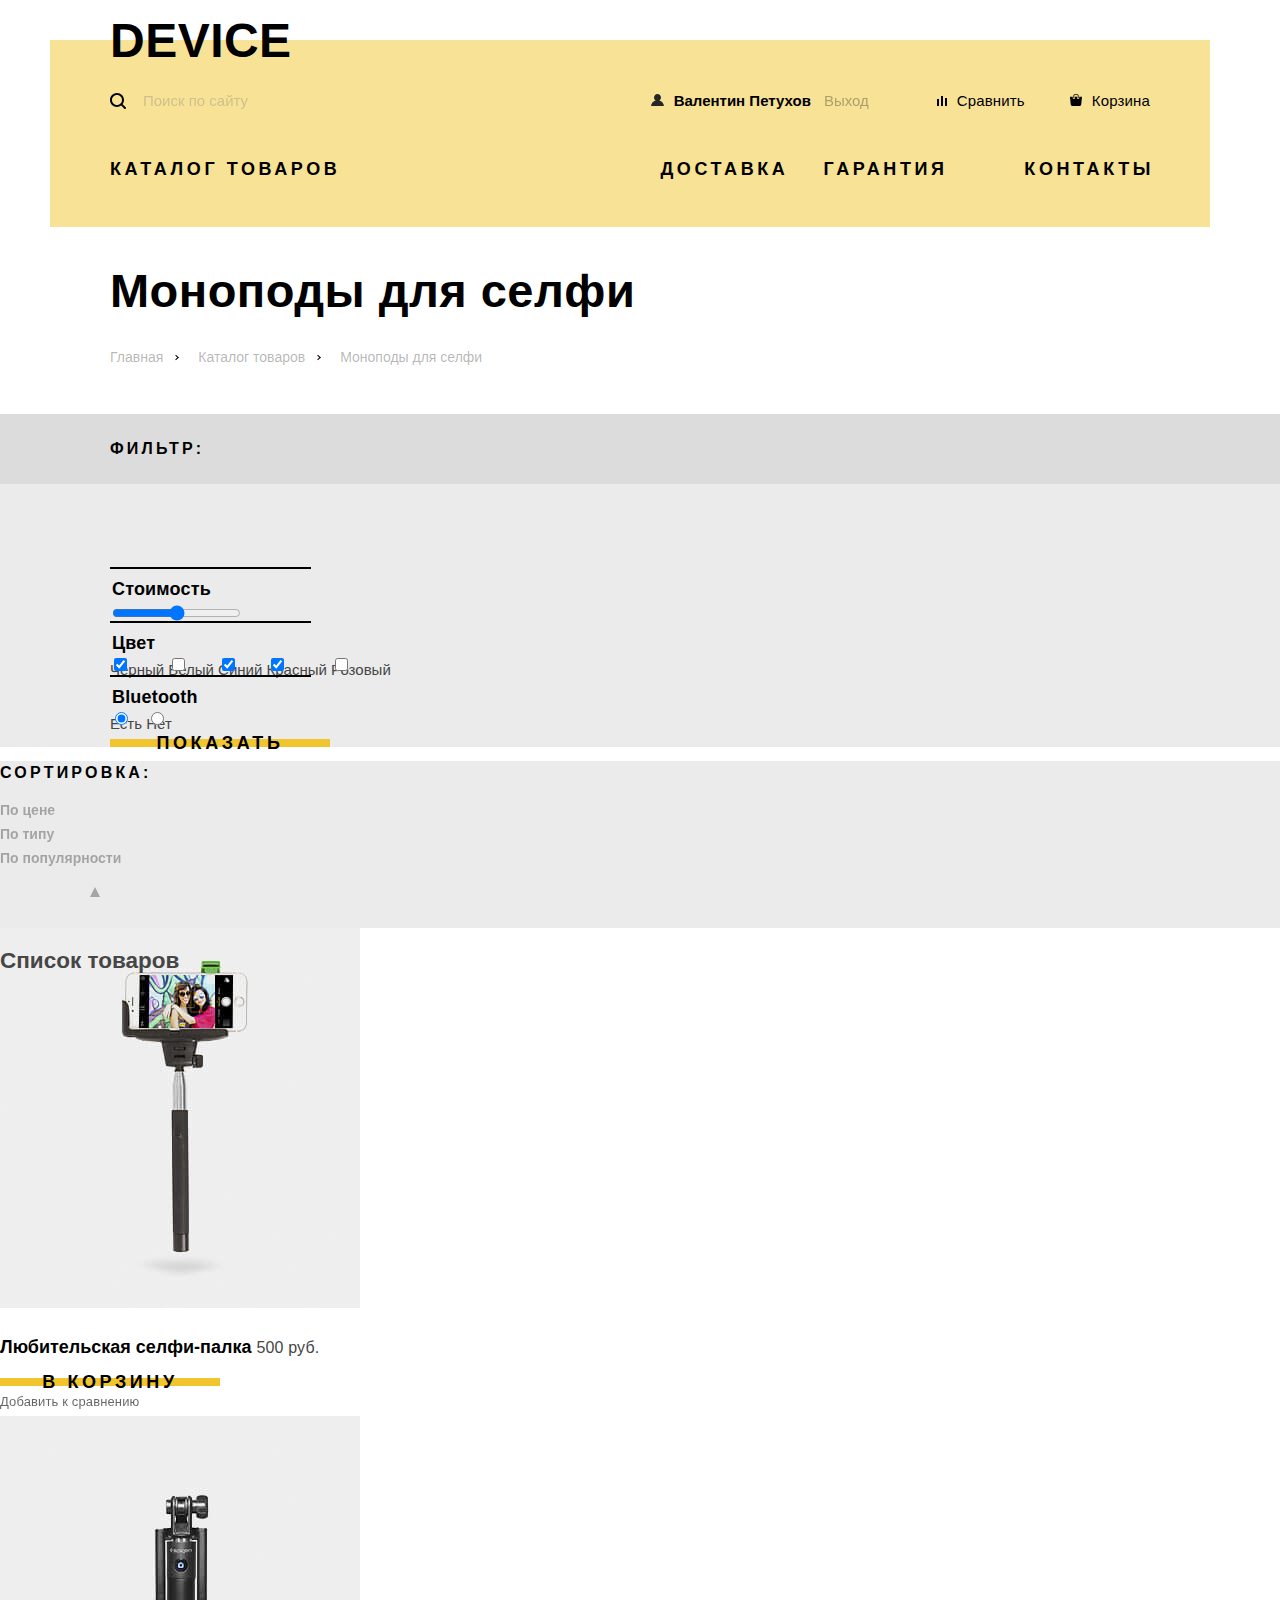
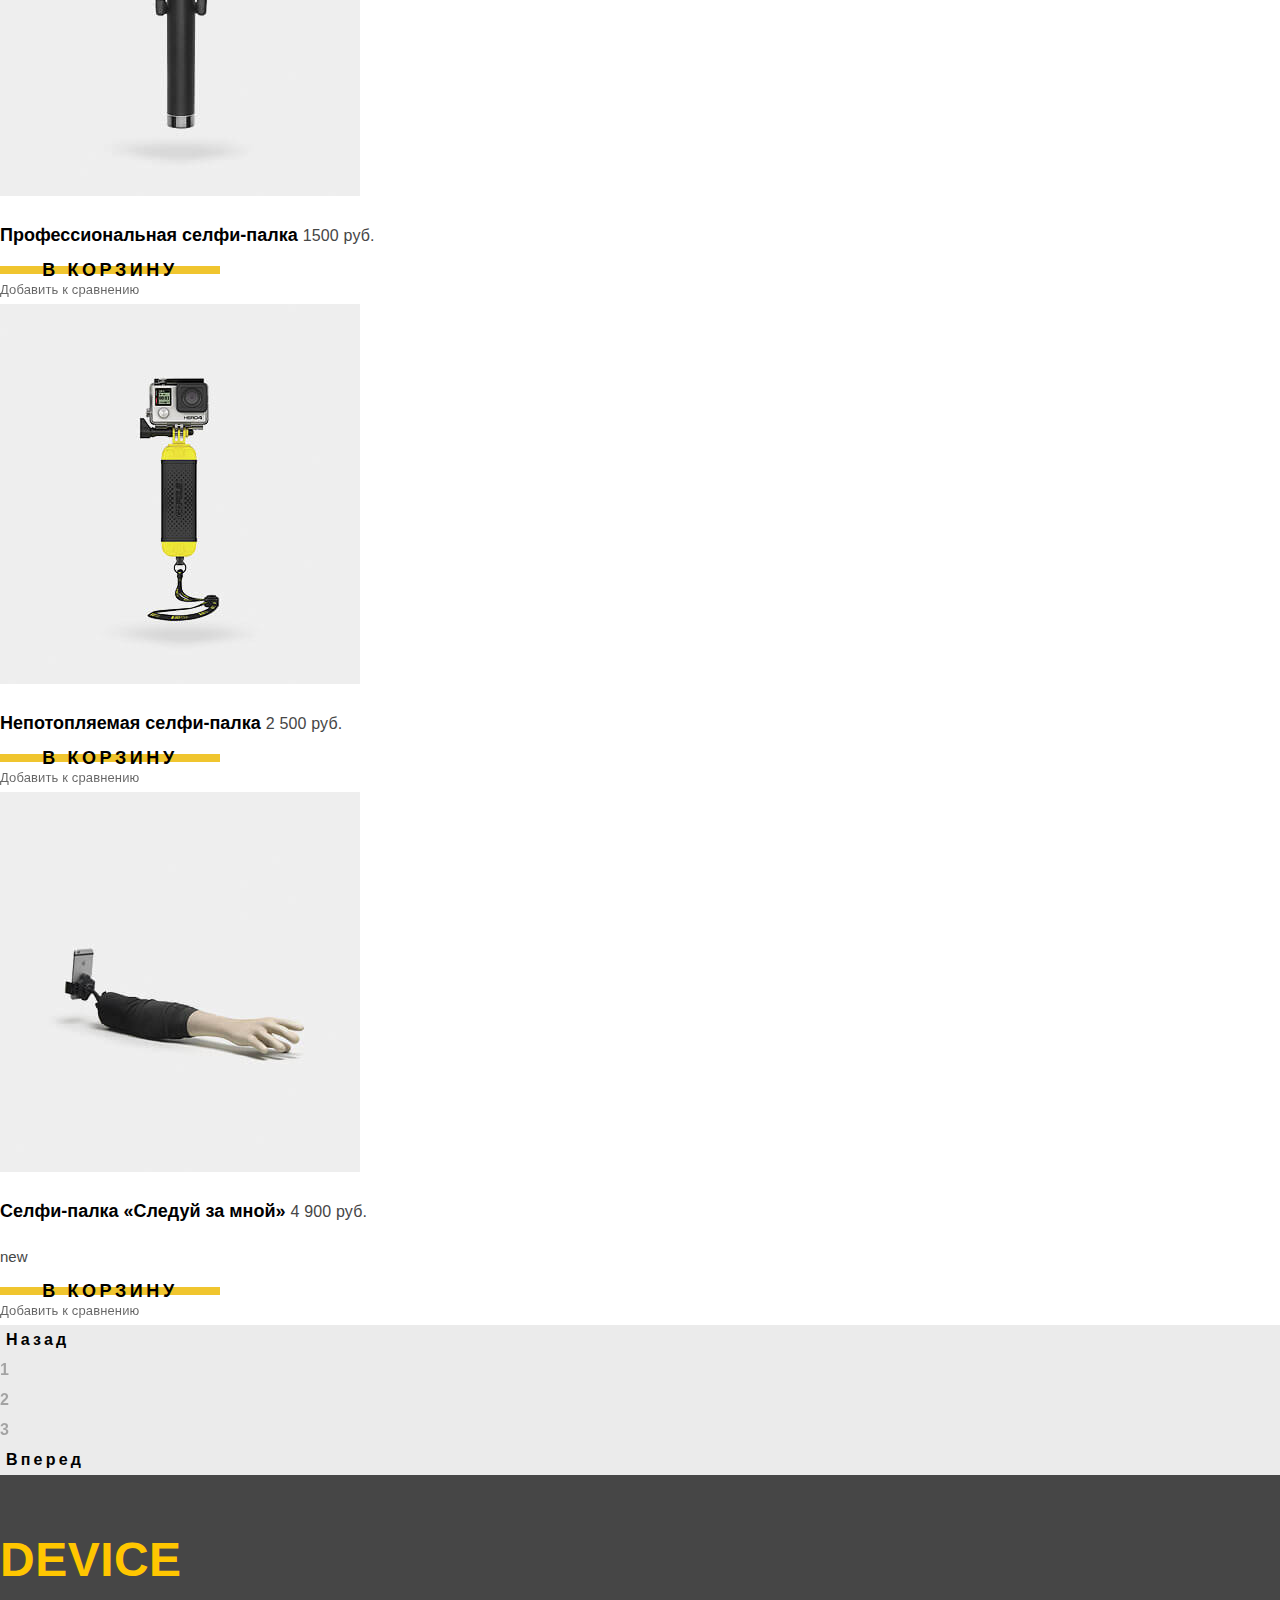
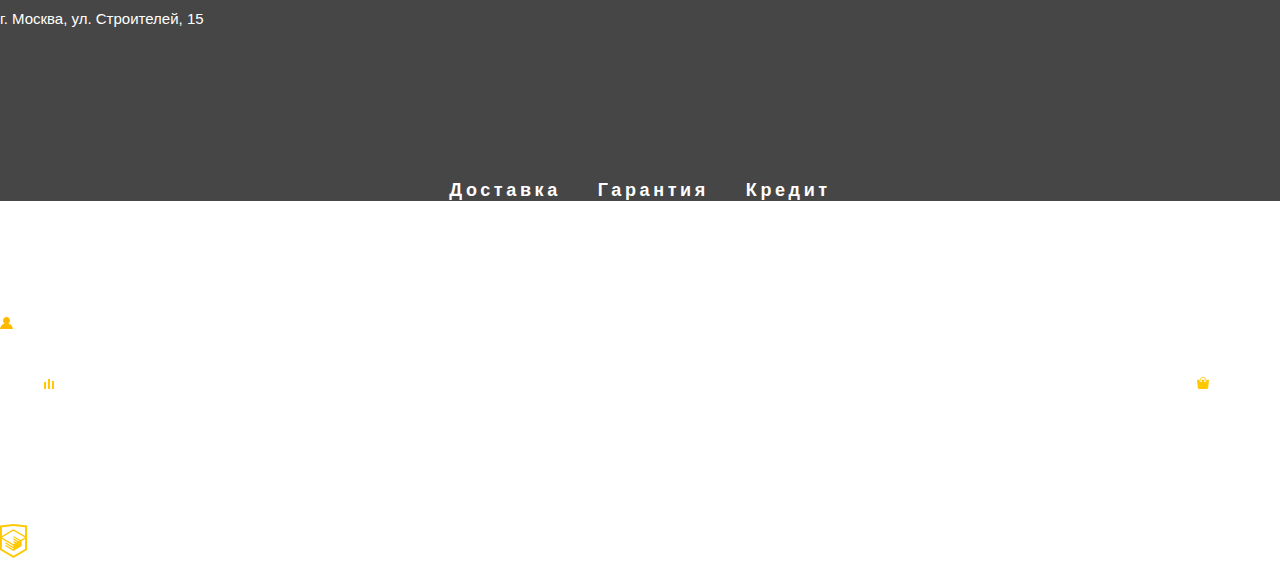
==== commit 29ce7192: "Разметил каталог до формы" ====
--- a/catalog.html
+++ b/catalog.html
@@ -8,119 +8,149 @@
 </head>
 
 <body>
-    <header class="main-header">
-        <p class="header-logo"><a href="index.html">DEVICE</a></p>
-        <nav class="site-navigation">
-            <ul class="site-navigation-list">
-                <li class="site-navigation-item">
-                    <a class="site-navigation-parent" href="#">Каталог товаров</a>
-                    <ul class="catalog">
-                        <li class="catalog-item"><a href="catalog.html">Виртуальная реальность</a></li>
-                        <li class="catalog-item"><a href="catalog.html">Моноподы для селфи</a></li>
-                        <li class="catalog-item"><a href="catalog.html">Экшн-камеры</a></li>
-                        <li class="catalog-item"><a href="catalog.html">Фитнес-браслеты</a></li>
-                        <li class="catalog-item"><a href="catalog.html">Умные часы</a></li>
-                        <li class="catalog-item"><a href="catalog.html">Квадрокоптеры</a></li>
+    <div class="container">
+        <header class="main-header catalog-header">
+            <p class="header-logo" tabindex="0"><a href="./index.html">DEVICE</a></p>
+            <nav class="site-navigation">
+                <div class="site-navigation-container">
+                    <form class="search" action="https://echo.htmlacademy.ru" method="get">
+                        <label for="search" class="visually-hidden">Поиск по сайту</label>
+                        <img src="img/search.svg" alt="Поиск">
+                        <input type="search" name="search" value="" id="search" placeholder="Поиск по сайту">
+                        <button class="search-btn" type="submit">Найти</button>
+                    </form>
+                    <!-- поиск по сайту -->
+                    <ul class="login-checked">
+                        <li class="user">
+
+                            <a href="profile.html">
+                                <img src="img/user.svg" alt="Войти">Валентин Петухов</a>
+                        </li>
+                        <li class="exit">
+                            <a href="#">Выход</a>
+                        </li>
                     </ul>
-                </li>
-                <li class="site-navigation-item">
-                    <a href="#">Доставка</a>
-                </li>
-                <li class="site-navigation-item">
-                    <a href="#">Гарантия</a>
-                </li>
-                <li class="site-navigation-item">
-                    <a href="#">Контакты</a>
-                </li>
+
+                    <ul class="compare-cart catalog-compare-cart">
+                        <li class="compare">
+
+                            <a href="compare.html">
+                                <img src="img/compare.svg" alt="Сравнить">Сравнить</a>
+                        </li>
+                        <li class="cart">
+
+                            <a href="cart.html">
+                                <img src="img/cart.svg" alt="Корзина">Корзина</a>
+                        </li>
+                    </ul>
+                </div>
+
+                <ul class="site-navigation-list">
+                    <li class="site-navigation-item">
+                        <a class="site-navigation-parent" href="catalog.html">Каталог товаров</a>
+                        <ul class="catalog">
+                            <li class="catalog-item"><a href="catalog.html">Виртуальная реальность</a></li>
+                            <li class="catalog-item"><a href="catalog.html">Моноподы для селфи</a></li>
+                            <li class="catalog-item"><a href="catalog.html">Экшн-камеры</a></li>
+                            <li class="catalog-item"><a href="catalog.html">Фитнес-браслеты</a></li>
+                            <li class="catalog-item"><a href="catalog.html">Умные часы</a></li>
+                            <li class="catalog-item"><a href="catalog.html">Квадрокоптеры</a></li>
+                        </ul>
+                    </li>
+                    <li class="site-navigation-item">
+                        <a href="device.html">Доставка</a>
+                    </li>
+                    <li class="site-navigation-item">
+                        <a href="warranty.html">Гарантия</a>
+                    </li>
+                    <li class="site-navigation-item">
+                        <a href="contacts.html">Контакты</a>
+                    </li>
+                </ul>
+
+
+            </nav>
+
+        </header>
+
+    </div>
+    <main>
+        <div class="container catalog-main">
+            <h1 class="catalog-title">Моноподы для селфи</h1>
+            <ul class="breadcrumbs">
+                <li>
+                    <a href="index.html">Главная</a>
+                </li>
+                <li>
+                    <a href="catalog.html">Каталог товаров</a>
+                </li>
+                <li>Моноподы для селфи</li>
             </ul>
-        </nav>
-        <ul class="login-checked">
-            <li class="user">
-                <img src="img/user.svg" alt="Войти">
-                <a href="profile.html">Валентин Петухов</a>
-            </li>
-            <li class="exit">
-                <a href="#">Выход</a>
-            </li>
-        </ul>
-        <ul class="compare-cart">
-            <li class="compare">
-                <img src="img/compare.svg" alt="Сравнить">
-                <a href="compare.html">Сравнить</a>
-            </li>
-            <li class="cart">
-                <img src="img/cart.svg" alt="Корзина">
-                <a href="cart.html">Корзина</a>
-            </li>
-        </ul>
-        <form class="search" action="https://echo.htmlacademy.ru" method="get">
-            <label for="search" class="visually-hidden">Поиск по сайту</label>
-            <input type="search" name="search" value="" id="search" placeholder="Поиск по сайту">
-            <img src="img/search.svg" alt="Поиск">
-            <button class="search-btn" type="submit">Найти</button>
-        </form>
-
-    </header>
-    <main class="container">
-        <h1>Моноподы для селфи</h1>
-        <ul class="breadcrumbs">
-            <li>
-                <a href="index.html">Главная</a>
-            </li>
-            <li>
-                <a href="catalog.html">Каталог товаров</a>
-            </li>
-            <li>Моноподы для селфи</li>
-        </ul>
+        </div>
+
         <section class="filters">
-            <h2>Фильтр:</h2>
-            <form class="form-filters" action="https://echo.htmlacademy.ru" method="get">
-                <fieldset class="form-filters-fieldset">
-                    <legend>Стоимость</legend>
-                    <input type="range" id="price" name="price" value="2500" min="0" max="5000" step="100">
-                </fieldset>
-                <fieldset class="form-filters-fieldset">
-                    <legend>Цвет</legend>
-                    <input type="checkbox" class="visually-hidden" name="black" id="black" value="" checked>
-                    <label for="black" class="label-color">Черный</label>
-                    <input type="checkbox" class="visually-hidden" name="white" id="white" value="">
-                    <label for="white" class="label-color">Белый</label>
-                    <input type="checkbox" class="visually-hidden" name="blue" id="blue" value="" checked>
-                    <label for="blue" class="label-color">Синий</label>
-                    <input type="checkbox" class="visually-hidden" name="red" id="red" value="" checked>
-                    <label for="red" class="label-color">Красный</label>
-                    <input type="checkbox" class="visually-hidden" name="pink" id="pink" value="">
-                    <label for="pink" class="label-color">Розовый</label>
-                </fieldset>
-                <fieldset class="form-filters-fieldset">
-                    <legend>Bluetooth</legend>
-                    <label>
-                        <input type="radio" class="visually-hidden" name="bluetooth" value="yes" checked>
-                        Есть
-                    </label>
-                    <label>
-                    <input type="radio" class="visually-hidden" name="bluetooth" value="no">
-                    Нет
-                    </label>
-                </fieldset>
-                <button type="submit" name="button" class="button">Показать</button>
-            </form>
+            <div class="title-color">
+                <div class="container catalog-main">
+                        <h2 class="filter-title">Фильтр:</h2>
+                </div>
+            </div>
+
+            <div class="container catalog-main">
+
+                <form class="form-filters" action="https://echo.htmlacademy.ru" method="get">
+                    <fieldset class="form-filters-fieldset">
+                        <legend>Стоимость</legend>
+                        <input type="range" id="price" name="price" value="2500" min="0" max="5000" step="100">
+                    </fieldset>
+                    <fieldset class="form-filters-fieldset">
+                        <legend>Цвет</legend>
+                        <input type="checkbox" class="visually-hidden" name="black" id="black" value="" checked>
+                        <label for="black" class="label-color">Черный</label>
+                        <input type="checkbox" class="visually-hidden" name="white" id="white" value="">
+                        <label for="white" class="label-color">Белый</label>
+                        <input type="checkbox" class="visually-hidden" name="blue" id="blue" value="" checked>
+                        <label for="blue" class="label-color">Синий</label>
+                        <input type="checkbox" class="visually-hidden" name="red" id="red" value="" checked>
+                        <label for="red" class="label-color">Красный</label>
+                        <input type="checkbox" class="visually-hidden" name="pink" id="pink" value="">
+                        <label for="pink" class="label-color">Розовый</label>
+                    </fieldset>
+                    <fieldset class="form-filters-fieldset">
+                        <legend>Bluetooth</legend>
+                        <label>
+                            <input type="radio" class="visually-hidden" name="bluetooth" value="yes" checked>
+                            Есть
+                        </label>
+                        <label>
+                            <input type="radio" class="visually-hidden" name="bluetooth" value="no">
+                            Нет
+                        </label>
+                    </fieldset>
+                    <div class="button-container">
+                        <button type="submit" name="button" class="button">Показать</button>
+                    </div>
+
+                </form>
+            </div>
+
         </section>
         <section class="products">
             <!-- Здесь будет форма-сортировка(не будет) -->
-            <h2>Сортировка:</h2>
-            <ul class="sorting-of-type">
-                <li><a href="#">По цене</a></li>
-                <li><a href="#">По типу</a></li>
-                <li><a href="#">По популярности</a></li>
-            </ul>
-            <ul class="sorting-quantity">
-                <li class=""><a href="#">По возрастанию</a></li>
-                <li class=""><a href="#">По убыванию</a></li>
-            </ul>
+            <div class="sorting-container">
+                <h2>Сортировка:</h2>
+                <ul class="sorting-of-type">
+                    <li><a href="#">По цене</a></li>
+                    <li><a href="#">По типу</a></li>
+                    <li><a href="#">По популярности</a></li>
+                </ul>
+                <ul class="sorting-quantity">
+                    <li><a class="top" href="#">По возрастанию</a></li>
+                    <li><a class="bottom" href="#">По убыванию</a></li>
+                </ul>
+            </div>
             <h2 class="visually-hidden">Список товаров</h2>
-            <ul class="products-catalog">
-                <li class="product-item">
+            <ul class="products-list">
+                <li class="product-list-item">
                     <a href="catalog-item.html">
                         <img src="img/catalog/item-1.jpg" width="360" height="380" alt="Любительская селфи-палка">
                         <h3>
@@ -128,10 +158,13 @@
                             <span class="product-price">500 руб.</span>
                         </h3>
                     </a>
-                    <button type="button" name="button" class="button">В корзину</button>
-                    <button type="button" name="button" class="product-compare">Добавить к сравнению</button>
-                </li>
-                <li class="product-item">
+                    <div class="button-container">
+                        <a href="#" class="button">В корзину</a>
+                    </div>
+
+                    <a href="#" class="product-compare">Добавить к сравнению</a>
+                </li>
+                <li class="product-list-item">
                     <a href="catalog-item.html">
                         <img src="img/catalog/item-2.jpg" width="360" height="380" alt="Профессиональная селфи-палка">
                         <h3>
@@ -139,10 +172,12 @@
                             <span class="product-price">1500 руб.</span>
                         </h3>
                     </a>
-                    <button type="button" name="button" class="button">В корзину</button>
-                    <button type="button" name="button" class="product-compare">Добавить к сравнению</button>
-                </li>
-                <li class="product-item">
+                    <div class="button-container">
+                        <a href="#" class="button">В корзину</a>
+                    </div>
+                    <a href="#" class="product-compare">Добавить к сравнению</a>
+                </li>
+                <li class="product-list-item">
                     <a href="catalog-item.html">
                         <img src="img/catalog/item-3.jpg" width="360" height="380" alt="Непотопляемая селфи-палка">
                         <h3>
@@ -150,10 +185,12 @@
                             <span class="product-price">2 500 руб.</span>
                         </h3>
                     </a>
-                    <button type="button" name="button" class="button">В корзину</button>
-                    <button type="button" name="button" class="product-compare">Добавить к сравнению</button>
-                </li>
-                <li class="product-item">
+                    <div class="button-container">
+                        <a href="#" class="button">В корзину</a>
+                    </div>
+                    <a href="#" class="product-compare">Добавить к сравнению</a>
+                </li>
+                <li class="product-list-item">
                     <a href="catalog-item.html">
                         <img src="img/catalog/item-4.jpg" width="360" height="380" alt="Селфи-палка «Следуй за мной»">
                         <h3>
@@ -162,8 +199,11 @@
                         </h3>
                     </a>
                     <p class="mark">new</p>
-                    <button type="button" name="button" class="button">В корзину</button>
-                    <button type="button" name="button" class="product-compare">Добавить к сравнению</button>
+                    <div class="button-container">
+                        <a href="#" class="button">В корзину</a>
+                    </div>
+
+                    <a href="#" class="product-compare">Добавить к сравнению</a>
                 </li>
             </ul>
             <ul class="pagination-list">
@@ -184,9 +224,10 @@
                 </li>
             </ul>
         </section>
+
     </main>
     <footer class="main-footer">
-        <p class="logo-footer"><a href="index.html">DEVICE</a></p>
+        <p class="footer-logo"><a href="index.html">DEVICE</a></p>
         <p>г. Москва, ул. Строителей, 15</p>
         <ul class="footer-services">
             <li class="footer-service-item">
--- a/css/styles.css
+++ b/css/styles.css
@@ -1,46 +1,55 @@
 @font-face {
     font-family: "Gilroy", sans-serif;
     src: url(../fonts/gilroyextrabold.woff) format("woff"),
-         url(../fonts/gilroyextrabold.woff2) format("woff2"),
-         url(../fonts/gilroylight.woff) format("woff"),
-         url(../fonts/gilroylight.woff2) format("woff2");
+        url(../fonts/gilroyextrabold.woff2) format("woff2"),
+        url(../fonts/gilroylight.woff) format("woff"),
+        url(../fonts/gilroylight.woff2) format("woff2");
     font-weight: normal;
     font-style: normal;
 }
+
 @font-face {
     font-family: "Open Sans", sans-serif;
     src: url(../fonts/opensans.woff) format("woff"),
-         url(../fonts/opensans.woff2) format("woff2"),
-         url(../fonts/opensanslight.woff) format("woff"),
-         url(../fonts/opensanslight.woff2) format("woff2");
+        url(../fonts/opensans.woff2) format("woff2"),
+        url(../fonts/opensanslight.woff) format("woff"),
+        url(../fonts/opensanslight.woff2) format("woff2");
     font-weight: normal;
     font-style: normal;
 }
+
 body {
     margin: 0;
     padding: 0;
-
     font-family: "Gilroy", "Arial", sans-serif;
     font-size: 15px;
     line-height: 30px;
     font-weight: normal;
     color: #464646;
-
     background-color: #ffffff;
 }
+
 a {
     text-decoration: none;
 }
+
+ul {
+    margin: 0;
+    padding: 0;
+}
+
 /* main-header start */
 .main-header {
-    background-color:#f7e296;
+    background-color: #f7e296;
     font-weight: 800;
-    color:#000000;
-}
+    color: #000000;
+}
+
 .main-header a {
-    color:#000000;
-}
-.main-header ul{
+    color: #000000;
+}
+
+.main-header ul {
     list-style: none;
 }
 
@@ -64,8 +73,6 @@
     opacity: 0.6;
 }
 
-
-
 .header-logo:active,
 .site-navigation-item:active:not(:first-child),
 .site-navigation-parent:active,
@@ -74,7 +81,7 @@
 .compare:active,
 .cart:active,
 .user:active,
-.exit:active{
+.exit:active {
     opacity: 0.3;
 }
 
@@ -82,14 +89,14 @@
     opacity: 0.6;
 }
 
- #search:focus {
+#search:focus {
     opacity: 1;
     outline: none;
     background-color: inherit;
 }
 
 .search-btn {
-    font:inherit;
+    font: inherit;
     background-color: #f7e296;
     border: 2px solid #000000;
     cursor: pointer;
@@ -97,7 +104,7 @@
 
 .search-btn:hover {
     background-color: #000000;
-    color:#ffffff;
+    color: #ffffff;
 }
 
 .search-btn:active {
@@ -117,15 +124,18 @@
 .search,
 .footer-login,
 .footer-compare-cart {
-    font-family: "Open Sans", "Arial",sans-serif;
+    font-family: "Open Sans", "Arial", sans-serif;
     font-weight: 400;
     letter-spacing: 0.01em;
 }
 
 #search {
     opacity: 0.3;
-    border:none;
+    border: none;
     background-color: inherit;
+    font-family: 'Open Sans', 'Arial', sans-serif;
+    font-size: 15px;
+    line-height: 24px;
 }
 
 .login,
@@ -136,21 +146,17 @@
 
 .catalog {
     line-height: 36px;
-    text-transform:none;
-}
+    text-transform: none;
+}
+
 /* main-header end */
-
-
-
-
 /* popular start */
-
 .product-title {
     font-size: 47px;
     line-height: 56px;
     letter-spacing: 0.01em;
     font-weight: bold;
-    color:#000000;
+    color: #000000;
 }
 
 .button {
@@ -159,7 +165,8 @@
     letter-spacing: 0.2em;
     text-transform: uppercase;
     font-weight: bold;
-    color:#000000;
+    color: #000000;
+    border: none;
 }
 
 .button-container {
@@ -184,20 +191,19 @@
     font-size: 36px;
     line-height: 48px;
     letter-spacing: 0.01em;
-    color:#000000;
+    color: #000000;
 }
 
 .sign {
-    font-family: "Open Sans", "Arial",sans-serif;
+    font-family: "Open Sans", "Arial", sans-serif;
     font-size: 13px;
     line-height: 20px;
     letter-spacing: 0.01em;
 }
 
-
 /* popular end */
-
-.products-catalog {
+.products-catalog,
+.products-list {
     list-style: none;
 }
 
@@ -206,7 +212,7 @@
     line-height: 24px;
     letter-spacing: 0.01em;
     font-weight: bold;
-    color:#000000;
+    color: #000000;
 }
 
 .product-container {
@@ -224,8 +230,7 @@
     margin-bottom: 2px;
 }
 
-
- .product-link:hover .product-container {
+.product-link:hover .product-container {
     background-color: #f0c52e;
 }
 
@@ -234,9 +239,7 @@
     opacity: 0.3;
 }
 
-
 /* services start */
-
 .services {
     background-color: #e5e5e5;
 }
@@ -248,20 +251,18 @@
 .service-list-title {
     font-size: 47px;
     letter-spacing: 0.01em;
-    color:#000000;
-    font-weight: bold;
-}
-
+    color: #000000;
+    font-weight: bold;
+}
 
 .button-services {
     width: 160px;
     position: relative;
 }
 
-
-.button-services:active{
+.button-services:active {
     background-color: #000000;
-    color:#f7e184;
+    color: #f7e184;
 }
 
 .button-services:active a {
@@ -274,14 +275,14 @@
     width: 120px;
     height: 40px;
     background-color: #000000;
-    right:-120px;
+    right: -120px;
     opacity: 0;
     transition: all 0.5s;
 }
 
 .button-services:active::after,
-.button-services:active::before  {
-    opacity:1;
+.button-services:active::before {
+    opacity: 1;
 }
 
 .button-services::before {
@@ -290,50 +291,47 @@
     width: 7px;
     height: 319px;
     background: #000000;
-    right:-127px;
+    right: -127px;
     opacity: 0;
     transition: all 0.5s;
 }
 
 /* services-end */
-
-
-
 /* logotypes start */
-
 .logotype {
-    filter:grayscale(100%) opacity(0.2);
+    filter: grayscale(100%) opacity(0.2);
     list-style: none;
     transition: all 0.5s;
 }
+
 .logotype:hover {
     filter: none;
 }
 
 /* logotypes end */
-
 /* about-us start */
-
 .about-us-title {
     font-size: 47px;
     letter-spacing: 0.01em;
-    color:#000000;
+    color: #000000;
     font-weight: bold;
 }
 
 .about-us-list {
     list-style: none;
-
-    font-family: "Gilroy","Arial",sans-serif;
+    font-family: "Gilroy", "Arial", sans-serif;
     font-size: 16px;
     line-height: 40px;
     font-weight: bold;
-    color:#000000;
+    color: #000000;
+    margin: 0;
+    padding: 0;
 }
 
 .service-list-description {
     font-family: "Open Sans", "Arial", sans-serif;
-    color:#464646;
+    color: #464646;
+    margin-bottom: 30px;
 }
 
 .button-us {
@@ -341,10 +339,7 @@
 }
 
 /* about-us end */
-
-
 /* footer start */
-
 .social-button {
     opacity: 0.3;
 }
@@ -359,18 +354,16 @@
     opacity: 0.6;
 }
 
-
-
 .footer-logo:active,
 .user:active,
 .exit:active,
 .footer-social:active,
 .footer-service-item:active,
 .htmlacademy:active,
-.footer-user:active {
+.footer-user:active,
+.exit {
     opacity: 0.3;
 }
-
 
 .social-button:active {
     opacity: 0.1;
@@ -378,40 +371,42 @@
 
 .main-footer {
     background-color: #464646;
+    width: 100%;
 }
 
 .footer-logo {
     font-weight: bold;
     color: #ffc600;
+}
+
+.footer-logo a {
+    color: inherit;
 }
 
 .main-footer p:not(.footer-logo) {
     font-family: "Open Sans", "Arial", sans-serif;
     font-weight: 300;
-    color:#ffffff;
-}
-
-
- .user-img,
- .compare-img,
- .cart-img,
- .htmlacademy {
+    color: #ffffff;
+}
+
+.user-img,
+.compare-img,
+.cart-img,
+.htmlacademy {
     filter: invert(67%) sepia(80%) saturate(929%) hue-rotate(1deg) brightness(106%) contrast(104%);
 }
-
 
 .footer-services {
     list-style: none;
-
     font-size: 18px;
     line-height: 24px;
-    color:#ffffff;
+    color: #ffffff;
     letter-spacing: 0.2em;
     font-weight: bold;
 }
 
 .footer-services a {
-    color:inherit;
+    color: inherit;
 }
 
 .footer-social,
@@ -423,11 +418,919 @@
 .footer-login a,
 .footer-compare-cart a,
 .footer-login-checked a {
-    color:#ffffff;
+    color: #ffffff;
     font-weight: lighter;
 }
+
 /* footer end */
-
-/* .slider-btn {
-    background: url(../img/slider-button-empty.svg) no-repeat;
+/* Modal start */
+.write-us label {
+    font-size: 18px;
+    line-height: 24px;
+    color: #000000;
+    font-weight: bold;
+}
+
+.write-us input {
+    border: none;
+    width: 345px;
+    min-height: 50px;
+    background-color: #f2f2f2;
+    outline: none;
+    font-family: "Open Sans", "Arial", sans-serif;
+    font-size: 14px;
+    line-height: 18px;
+    color: #464646;
+}
+
+.write-us input:hover,
+.write-us textarea:hover {
+    background-color: #eaeaea;
+}
+
+.write-us input:focus,
+.write-us textarea:focus {
+    background-color: #ffffff;
+    border: 3px solid #f7e296;
+}
+
+/* .write-us input {
+    background-color: #f6dada;
 } */
+.write-us textarea {
+    width: 760px;
+    height: 137px;
+    background-color: #f2f2f2;
+    border: none;
+    font-family: "Open Sans", "Arial", sans-serif;
+    font-size: 14px;
+    line-height: 18px;
+    color: #464646;
+    outline: none;
+}
+
+.write-us button,
+.modal-close {
+    border: none;
+    background-color: transparent;
+    outline: none;
+}
+
+.modal-close {
+    font-size: 0;
+    filter: opacity(0.5);
+}
+
+.modal-close:hover {
+    filter: none;
+}
+
+.modal-close:active {
+    filter: opacity(0.3);
+}
+
+/* modal-end */
+/* second page */
+.exit {
+    font-family: "Open Sans", "Arial", sans-serif;
+    font-size: 15px;
+    line-height: 30px;
+    font-weight: 300;
+}
+
+.catalog-title {
+    font-size: 47px;
+    line-height: 48px;
+    font-weight: bold;
+    color: #000000;
+    letter-spacing: 0.01em;
+}
+
+.sorting-of-type li,
+.sorting-quantity li {
+    font-family: "Open Sans", "Arial", sans-serif;
+    font-size: 14px;
+    line-height: 24px;
+    font-weight: 300;
+    opacity: 0.3;
+    list-style: none;
+}
+
+.breadcrumbs li {
+    color:rgba(0, 0, 0, 0.3);
+    font-family: "Open Sans", "Arial", sans-serif;
+    font-size: 14px;
+    line-height: 24px;
+    font-weight: 300;
+    list-style: none;
+}
+
+.breadcrumbs a {
+    color: inherit;
+}
+
+
+.sorting-of-type li:hover,
+.sorting-quantity li:hover {
+    opacity: 0.6;
+}
+
+.breadcrumbs li:hover {
+    color:rgba(0, 0, 0, 0.6);
+}
+
+.breadcrumbs li:last-child:hover {
+    color:rgba(0, 0, 0, 0.3);
+}
+
+.breadcrumbs li:active {
+    color:rgba(0, 0, 0, 0.1);
+}
+
+.sorting-of-type li:active,
+.sorting-quantity li:active {
+    opacity: 1;
+}
+
+.sorting-of-type a,
+.sorting-quantity a {
+    color: #000000;
+    font-weight: bold;
+}
+
+.sorting-quantity a {
+    position: relative;
+    font-size: 0;
+}
+
+.top::after {
+    content: '';
+    display: inline-block;
+    position: absolute;
+    width: 0;
+    height: 0;
+    border-style: solid;
+    border-width: 0 5.5px 10px 5.5px;
+    border-color: transparent transparent #000000 transparent;
+    top: 0;
+    right: -100px;
+}
+
+.bottom::after {
+    content: '';
+    position: absolute;
+    display: inline-block;
+    width: 0;
+    height: 0;
+    border-style: solid;
+    border-width: 10px 5.5px 0 5.5px;
+    border-color: #000000 transparent transparent transparent;
+    top: -28px;
+    right: 0px;
+}
+
+.sorting-container {
+    background-color: #ebebeb;
+}
+
+.filter-title {
+    font-size: 16px;
+    line-height: 24px;
+    letter-spacing: 0.2em;
+    color: #000000;
+    font-weight: bold;
+    text-transform: uppercase;
+}
+
+.filters legend {
+    font-size: 18px;
+    line-height: 24px;
+    letter-spacing: 0.01em;
+    color: #000000;
+    font-weight: bold;
+    position: relative;
+}
+
+.filters legend::before {
+    content: '';
+    width: 201px;
+    height: 2px;
+    background-color: #000000;
+    position: absolute;
+    top: -10px;
+    left: 0;
+}
+
+.filters fieldset {
+    border: none;
+}
+
+.filters {
+    background-color: #ebebeb;
+}
+
+.filters button {
+    color: #000000;
+    border: none;
+    background-color: transparent;
+    outline: none;
+}
+
+.sorting-container h2 {
+    font-size:16px;
+    line-height: 24px;
+    color:#000000;
+    letter-spacing: 0.2em;
+    font-weight: bold;
+    text-transform:uppercase;
+}
+
+.product-compare {
+    font-family: "Open Sans", Arial, sans-serif;
+    font-size: 13px;
+    line-height: 20px;
+    letter-spacing: 0.01em;
+    color: #000000;
+    opacity: 0.6;
+}
+
+.product-compare:hover {
+    opacity: 1;
+}
+
+.product-compare:active {
+    opacity: 0.1;
+}
+
+.product-list-item h3 {
+    font-size: 18px;
+    color: #000000;
+    font-weight: bold;
+    line-height: 0.01em;
+}
+
+.product-price {
+    font-size: 16px;
+    line-height: 24px;
+    letter-spacing: 0.01em;
+    color: #464646;
+    font-weight: lighter;
+}
+
+.pagination-list {
+    list-style: none;
+    background-color: #ebebeb;
+}
+
+.pagination-item a {
+    color: #000000;
+    font-size: 16px;
+    letter-spacing: 0.2em;
+    text-transform: uppercase;
+    font-weight: bold;
+}
+
+.pagination-item {
+    opacity: 0.3;
+}
+
+.pagination-item:hover {
+    opacity: 0.6;
+}
+
+.pagination-item:active {
+    opacity: 1;
+}
+
+.pagination-button button {
+    border: none;
+    background-color: inherit;
+    font-weight: bold;
+    font-size: 16px;
+    line-height: 24px;
+    letter-spacing: 0.2em;
+    color: #000000;
+}
+
+.pagination-button button:hover {
+    background-color: #d9d9d9;
+}
+
+.pagination-button button:active {
+    opacity: 0.3;
+}
+
+/* СЕТКИ */
+.pixel {
+    position: absolute;
+    z-index: 1;
+    opacity: 0.3;
+    margin: 0 auto;
+    right: 240px;
+    top: 65px;
+}
+
+.container {
+    width: 1180px;
+    padding: 0 20px;
+    margin: 0 auto;
+}
+
+.main-header {
+    width: 1160px;
+    min-height: 297px;
+    position: relative;
+    margin-top: 40px;
+    padding-top: 1px;
+    z-index: 0;
+}
+
+.header-logo {
+    position: absolute;
+    top: -71px;
+    left: 60px;
+}
+
+.site-navigation {
+    margin-top: 44px;
+}
+
+.site-navigation-container,
+.site-navigation-list {
+    display: flex;
+    flex-direction: row;
+    margin: 0 60px;
+    /* border:1px solid red; */
+    align-items: center;
+    margin-bottom: 40px;
+    width: 1040px;
+    justify-content: space-between;
+}
+
+.search {
+    margin-right: auto;
+    display: flex;
+    justify-content: center;
+    align-items: center;
+    /* border:1px solid black; */
+}
+
+.search label {
+    display: none;
+}
+
+.search button {
+    display: none;
+}
+
+.compare-cart {
+    display: flex;
+    margin-left: 200px;
+    /* border: 1px solid green; */
+}
+
+.compare {
+    margin-right: 45px;
+}
+
+.cart {
+    margin-left: auto;
+}
+
+.login {
+    /* border: 1px solid green; */
+}
+
+.login a {
+    display: block;
+}
+
+.login img {
+    margin-right: 13px;
+}
+
+.compare-cart a {
+    display: block;
+}
+
+.compare-cart img {
+    margin-right: 10px;
+}
+
+.search img {
+    margin-right: 15px;
+}
+
+.catalog {
+    display: none;
+}
+
+.site-navigation-item:last-child {
+    margin-left: auto;
+    margin-right: -4px;
+}
+
+.site-navigation-item:nth-child(2) {
+    margin-left: 320px;
+}
+
+.site-navigation-item:nth-child(3) {
+    margin-left: 35px;
+}
+
+/* Popular-items */
+.popular-item {
+    display: flex;
+    width: 1020px;
+    margin: 0 60px;
+    margin-bottom: 115px;
+    position: relative;
+    /* border:1px dashed green; */
+}
+
+.popular-item-number {
+    display: block;
+    font-size: 179.2px;
+    font-weight: bold;
+    color: #ffffff;
+    position: absolute;
+    right: 0;
+    top: 56px;
+}
+
+.popular .popular-item:first-of-type {
+    margin-left: 90px;
+    margin-right: 60px;
+    margin-top: -153px;
+    z-index: 1;
+    /* position: absolute; */
+}
+
+.popular-item-container {
+    margin-left: 115px;
+    display: flex;
+    flex-direction: column;
+}
+
+.product-title {
+    margin-bottom: 35px;
+    margin-top: 71px;
+}
+
+.product-title::before {
+    content: '';
+    position: absolute;
+    width: 100px;
+    height: 7px;
+    background-color: #fff;
+    top: 31px;
+}
+
+.product-description {
+    margin-bottom: 58px;
+    margin-top: 0;
+}
+
+.popular-item-container .button-popular {
+    margin-bottom: 52px;
+}
+
+.button-popular:hover {
+    margin-bottom: 40px;
+    margin-top: -20px;
+}
+
+.table-description td {
+    padding-right: 77px;
+}
+
+.value td {
+    padding-bottom: 15px;
+}
+
+.popular-item:nth-of-type(2) {
+    margin-bottom: 95px;
+}
+
+.popular-item:nth-of-type(2) .popular-item-container {
+    margin-left: 170px;
+}
+
+.popular-item:last-of-type {
+    margin-left: 30px;
+    width: 1076px;
+}
+
+.popular-item:last-of-type .popular-item-container {
+    margin-left: 40px;
+}
+
+.products-catalog {
+    display: flex;
+    justify-content: space-between;
+    margin-bottom: 80px;
+}
+
+.slides-switches {
+    list-style: none;
+    display: flex;
+    flex-direction: row;
+    align-items: center;
+    height: 50px;
+    position: absolute;
+    right: 14px;
+    bottom: 118px;
+}
+
+.visually-hidden {
+    position: absolute;
+}
+
+.slider-btn {
+    border: none;
+    background-color: transparent;
+    font-size: 0;
+    padding: 0;
+}
+
+.slider-radio {
+    margin-right: 20px;
+}
+
+/* Services */
+.services {
+    width: 100%;
+    padding-top: 1px;
+}
+
+.button-services {
+    margin-bottom: 50px;
+    margin-top: -5px;
+}
+
+.button-services:hover,
+.button-services:active {
+    margin-bottom: 35px;
+    margin-top: -20px;
+}
+
+.service-list-container {
+    margin-left: 400px;
+    margin-bottom: 94px;
+    margin-top: -224px;
+    position: relative;
+}
+
+.service-list-subcontainer {
+    display: flex;
+    flex-direction: column;
+    margin-right: 130px;
+}
+
+.service-list-container:first-of-type .service-list-subcontainer {
+    margin-right: 130px;
+}
+
+.service-list-container:nth-of-type(2) .service-list-subcontainer {
+    margin-right: 100px;
+}
+
+.service-list-container:last-of-type .service-list-subcontainer {
+    margin-right: 110px;
+}
+
+.service-list-title {
+    margin-bottom: 42px;
+}
+
+.service-list-container img {
+    position: absolute;
+    top: 49px;
+    right: 50px;
+}
+
+.info {
+    margin-top: 0;
+    margin-bottom: 50px;
+}
+
+.logotypes {
+    display: flex;
+    justify-content: space-between;
+}
+
+/* About-us and contacts */
+.about-us-title {
+    margin-bottom: 40px;
+    margin-top: 145px;
+}
+
+.contacts .about-us-title {
+    margin-top: 143px;
+}
+
+.us {
+    margin-bottom: 30px;
+}
+
+.about-us-list li {
+    margin-bottom: 5px;
+}
+
+.about-us-list li:last-child {
+    margin-bottom: 92px;
+}
+
+.contacts .service-list-description {
+    margin-bottom: 0;
+}
+
+.contacts img {
+    margin-bottom: 85px;
+    margin-top: 27px;
+}
+
+.wrapper {
+    display: flex;
+}
+
+.contacts {
+    margin-left: 135px;
+}
+
+.button-us:hover {
+    margin-top: -15px;
+}
+
+.button-us {
+    margin-bottom: 85px;
+}
+
+/* FOOTER */
+.main-footer {
+    padding-top: 1px;
+    height: 325px;
+}
+
+.footer-logo {
+    margin-top: 60px;
+    margin-bottom: 20px;
+}
+
+.footer-services,
+.footer-social {
+    display: flex;
+    justify-content: center;
+    align-items: center;
+}
+
+.footer-service-item {
+    margin-right: 37px;
+}
+
+.footer-service-item:last-child {
+    margin-right: 0;
+}
+
+.footer-services {
+    margin-top: 144px;
+}
+
+.footer-social {
+    margin-top: 65px;
+}
+
+.social-button {
+    margin-right: 23px;
+}
+
+.footer-container {
+    display: flex;
+}
+
+.footer-compare-cart {
+    display: flex;
+    margin-left: 44px;
+}
+
+.footer-login img {
+    margin-right: 10px;
+}
+
+.footer-compare-cart img {
+    margin-right: 8px;
+}
+
+.footer-container {
+    margin-top: 64px;
+    margin-bottom: 47px;
+}
+
+.tel {
+    margin-top: 0;
+    margin-bottom: 0;
+}
+
+.htmlacademy {
+    margin-top: 65px;
+}
+
+.layout-column-1 {
+    display: flex;
+    margin-left: 0;
+    flex-direction: column;
+    align-items: flex-start;
+}
+
+.layout-column-3 {
+    display: flex;
+    flex-direction: column;
+    align-items: flex-end;
+    margin-left: auto;
+}
+
+.layout-column-2 {
+    display: flex;
+    flex-direction: column;
+    align-items: center;
+    margin-left: 153px;
+    justify-content: center;
+}
+
+/* Modal */
+.modal {
+    width: 960px;
+    border: 1px dashed transparent;
+    margin: 0 auto;
+    box-shadow: 0 10px 20px rgba(4, 6, 6, 0.2);
+}
+
+.modal h2 {
+    display: none;
+}
+
+.modal-login,
+.modal-map {
+    position: relative;
+    margin-bottom: 20px;
+}
+
+.modal-map {
+    height: 559px;
+}
+
+.modal-close {
+    position: absolute;
+    top: 11px;
+    right: 11px;
+}
+
+.modal-container {
+    display: flex;
+    flex-direction: row;
+    margin: 0 100px;
+    margin-top: 97px;
+}
+
+.write-us {
+    display: flex;
+    flex-wrap: wrap;
+    justify-content: space-between;
+}
+
+.wrapper-name {
+    display: flex;
+    flex-direction: column;
+}
+
+.write-us label {
+    margin-bottom: 12px;
+}
+
+.write-us-text {
+    margin-top: 35px;
+}
+
+#write-us-name,
+#write-us-email {
+    padding-left: 15px;
+}
+
+.text-us {
+    margin-top: 35px;
+}
+
+#write-us-text {
+    margin-bottom: 52px;
+    padding-top: 17px;
+    padding-left: 9px;
+}
+
+.modal-login .button-container:hover {
+    margin-top: -10px;
+    margin-bottom: 64px;
+}
+
+.modal-login .button-container {
+    margin-bottom: 86px;
+}
+
+/* Сетки 2 страница */
+.login-checked {
+    display: flex;
+}
+
+.user {
+    margin-right: 13px;
+}
+
+.user img {
+    margin-right: 10px;
+}
+
+.catalog-compare-cart {
+    margin-left: 68px;
+}
+
+.catalog-header {
+    min-height: 186px;
+}
+
+.catalog-main {
+    width: 1100px;
+    padding-left: 60px;
+}
+
+.catalog-title {
+    margin: 0;
+    padding: 0;
+    margin-top: 40px;
+    margin-bottom: 30px;
+}
+
+.breadcrumbs {
+    display: flex;
+}
+
+.breadcrumbs li {
+    position: relative;
+    margin-right: 35px;
+}
+
+.breadcrumbs li::after {
+    content:'';
+    width: 4px;
+    height: 1px;
+    background-color: #000000;
+    position: absolute;
+    top: 11px;
+    right: -16px;
+    transform: rotate(45deg);
+}
+
+.breadcrumbs li::before {
+    content:'';
+    width: 4px;
+    height: 1px;
+    background-color: #000000;
+    position: absolute;
+    bottom: 10px;
+    right: -16px;
+    transform: rotate(-45deg);
+}
+
+.breadcrumbs li:last-child::before,
+.breadcrumbs li:last-child::after {
+    display: none;
+}
+
+.breadcrumbs {
+    margin-bottom: 45px;
+}
+
+.filter-title {
+    padding: 23px 0;
+}
+
+.title-color {
+    background-color: #dcdcdc;
+    width: 100%;
+}
+
+.form-filters fieldset {
+    padding: 0;
+    margin:0;
+}
+
+.form-filters button {
+    cursor: pointer;
+}
+
+.form-filters {
+    display: flex;
+    flex-direction: column;
+}
+
+.filters .form-filters-fieldset:first-child {
+    margin-top: 80px;
+}
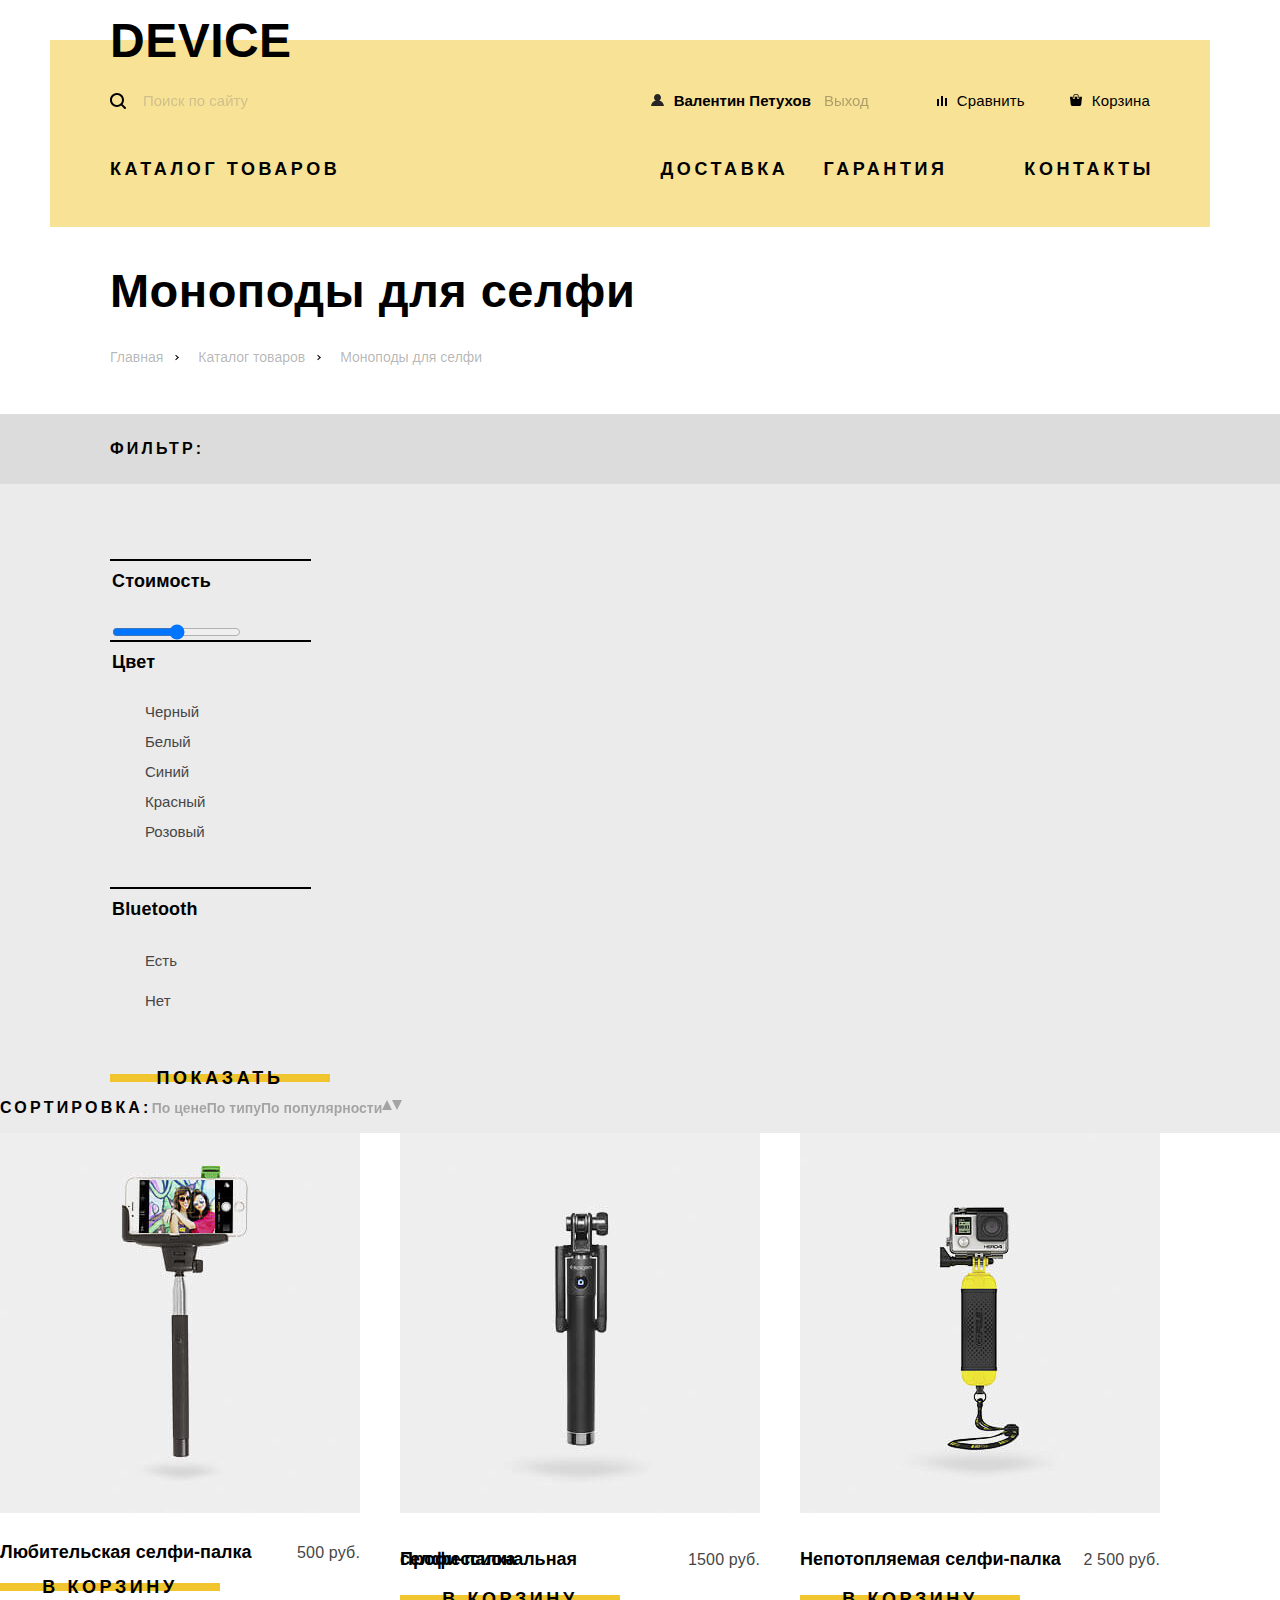
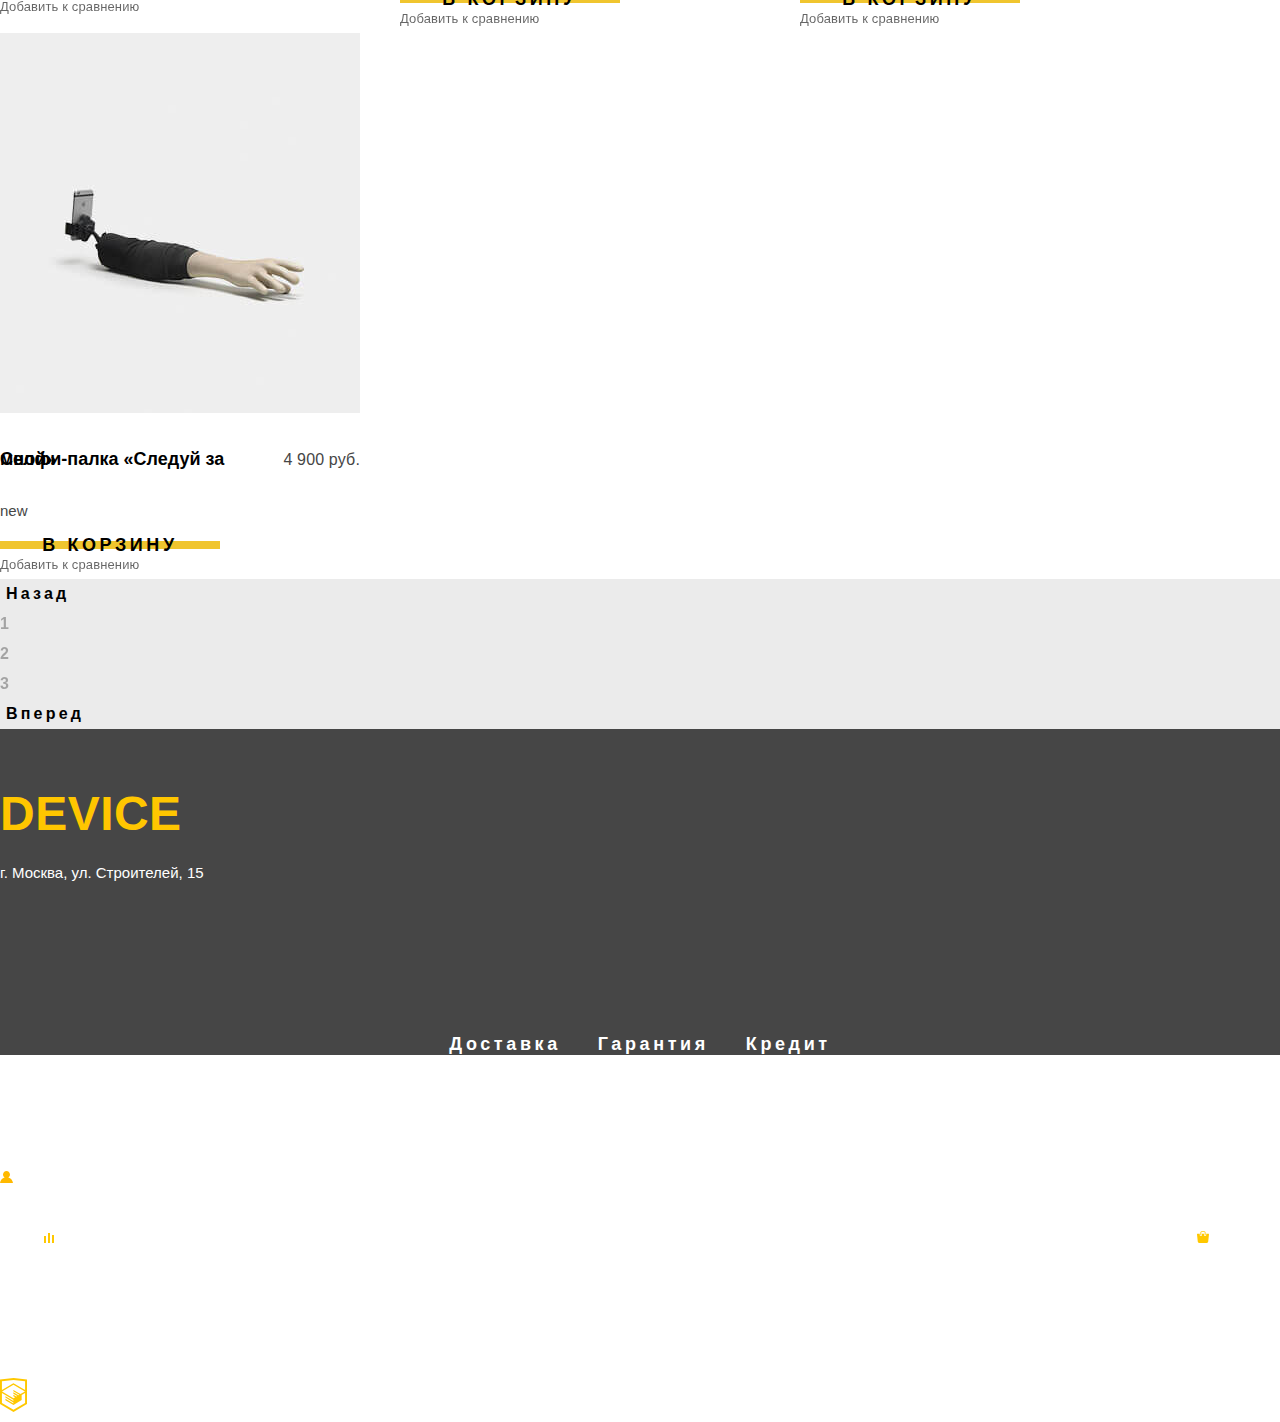
==== commit 6134a63f: "Дошел до разметки описания карточки товара" ====
--- a/catalog.html
+++ b/catalog.html
@@ -87,143 +87,163 @@
                 <li>Моноподы для селфи</li>
             </ul>
         </div>
-
-        <section class="filters">
-            <div class="title-color">
+        <div class="flex-container">
+            <section class="filters">
+                <div class="title-color">
+                    <div class="container catalog-main">
+                        <h2 class="filter-title">Фильтр:</h2>
+                    </div>
+                </div>
+
                 <div class="container catalog-main">
-                        <h2 class="filter-title">Фильтр:</h2>
+
+                    <form class="form-filters" action="https://echo.htmlacademy.ru" method="get">
+                        <fieldset class="form-filters-fieldset">
+                            <legend class="legend-price">Стоимость</legend>
+                            <input type="range" id="price" name="price" value="2500" min="0" max="5000" step="100">
+                        </fieldset>
+                        <fieldset class="form-filters-fieldset-color">
+                            <legend class="legend-color">Цвет</legend>
+
+                            <label class="label-color">
+                                <input type="checkbox" class="visually-hidden" name="black" value="" checked>
+                                <span class="check__box"></span>
+                                Черный
+                            </label>
+
+                            <label class="label-color">
+                                <input type="checkbox" class="visually-hidden" name="white" value="">
+                                <span class="check__box"></span>
+                                Белый
+                            </label>
+
+                            <label class="label-color">
+                                <input type="checkbox" class="visually-hidden" name="blue" value="" checked>
+                                <span class="check__box"></span>
+                                Синий
+                            </label>
+                            <label class="label-color">
+                                <input type="checkbox" class="visually-hidden" name="red" value="" checked>
+                                <span class="check__box"></span>
+                                Красный</label>
+                            <label class="label-color">
+                                <input type="checkbox" class="visually-hidden" name="pink" value="">
+                                <span class="check__box"></span>
+                                Розовый</label>
+                        </fieldset>
+                        <fieldset class="form-filters-fieldset">
+                            <legend class="legend-bluetooth">Bluetooth</legend>
+                            <label class="label-bluetooth">
+                                <input type="radio" class="visually-hidden" name="bluetooth" value="yes" checked>
+                                <span class="radio"></span>
+                                Есть
+                            </label>
+                            <label class="label-bluetooth">
+                                <input type="radio" class="visually-hidden" name="bluetooth" value="no">
+                                <span class="radio"></span>
+                                Нет
+                            </label>
+                        </fieldset>
+                        <div class="button-container">
+                            <button type="submit" name="button" class="button">Показать</button>
+                        </div>
+
+                    </form>
                 </div>
-            </div>
-
-            <div class="container catalog-main">
-
-                <form class="form-filters" action="https://echo.htmlacademy.ru" method="get">
-                    <fieldset class="form-filters-fieldset">
-                        <legend>Стоимость</legend>
-                        <input type="range" id="price" name="price" value="2500" min="0" max="5000" step="100">
-                    </fieldset>
-                    <fieldset class="form-filters-fieldset">
-                        <legend>Цвет</legend>
-                        <input type="checkbox" class="visually-hidden" name="black" id="black" value="" checked>
-                        <label for="black" class="label-color">Черный</label>
-                        <input type="checkbox" class="visually-hidden" name="white" id="white" value="">
-                        <label for="white" class="label-color">Белый</label>
-                        <input type="checkbox" class="visually-hidden" name="blue" id="blue" value="" checked>
-                        <label for="blue" class="label-color">Синий</label>
-                        <input type="checkbox" class="visually-hidden" name="red" id="red" value="" checked>
-                        <label for="red" class="label-color">Красный</label>
-                        <input type="checkbox" class="visually-hidden" name="pink" id="pink" value="">
-                        <label for="pink" class="label-color">Розовый</label>
-                    </fieldset>
-                    <fieldset class="form-filters-fieldset">
-                        <legend>Bluetooth</legend>
-                        <label>
-                            <input type="radio" class="visually-hidden" name="bluetooth" value="yes" checked>
-                            Есть
-                        </label>
-                        <label>
-                            <input type="radio" class="visually-hidden" name="bluetooth" value="no">
-                            Нет
-                        </label>
-                    </fieldset>
-                    <div class="button-container">
-                        <button type="submit" name="button" class="button">Показать</button>
-                    </div>
-
-                </form>
-            </div>
-
-        </section>
-        <section class="products">
-            <!-- Здесь будет форма-сортировка(не будет) -->
-            <div class="sorting-container">
-                <h2>Сортировка:</h2>
-                <ul class="sorting-of-type">
-                    <li><a href="#">По цене</a></li>
-                    <li><a href="#">По типу</a></li>
-                    <li><a href="#">По популярности</a></li>
+
+            </section>
+            <section class="products">
+                <!-- Здесь будет форма-сортировка(не будет) -->
+                <div class="sorting-container">
+                    <h2>Сортировка:</h2>
+                    <ul class="sorting-of-type">
+                        <li><a href="#">По цене</a></li>
+                        <li><a href="#">По типу</a></li>
+                        <li><a href="#">По популярности</a></li>
+                    </ul>
+                    <ul class="sorting-quantity">
+                        <li><a class="top" href="#">По возрастанию</a></li>
+                        <li><a class="bottom" href="#">По убыванию</a></li>
+                    </ul>
+                </div>
+                <h2 class="visually-hidden">Список товаров</h2>
+                <ul class="products-list">
+                    <li class="product-list-item">
+                        <a href="catalog-item.html">
+                            <img src="img/catalog/item-1.jpg" width="360" height="380" alt="Любительская селфи-палка">
+                            <h3>
+                                Любительская селфи-палка
+                                <span class="product-price">500 руб.</span>
+                            </h3>
+                        </a>
+                        <div class="button-container">
+                            <a href="#" class="button">В корзину</a>
+                        </div>
+
+                        <a href="#" class="product-compare">Добавить к сравнению</a>
+                    </li>
+                    <li class="product-list-item">
+                        <a href="catalog-item.html">
+                            <img src="img/catalog/item-2.jpg" width="360" height="380" alt="Профессиональная селфи-палка">
+                            <h3>
+                                <p>Профессиональная <br> селфи-палка</p>
+                                <span class="product-price">1500 руб.</span>
+                            </h3>
+                        </a>
+                        <div class="button-container">
+                            <a href="#" class="button">В корзину</a>
+                        </div>
+                        <a href="#" class="product-compare">Добавить к сравнению</a>
+                    </li>
+                    <li class="product-list-item">
+                        <a href="catalog-item.html">
+                            <img src="img/catalog/item-3.jpg" width="360" height="380" alt="Непотопляемая селфи-палка">
+                            <h3>
+                                <p>Непотопляемая селфи-палка</p>
+                                <span class="product-price">2 500 руб.</span>
+                            </h3>
+                        </a>
+                        <div class="button-container">
+                            <a href="#" class="button">В корзину</a>
+                        </div>
+                        <a href="#" class="product-compare">Добавить к сравнению</a>
+                    </li>
+                    <li class="product-list-item">
+                        <a href="catalog-item.html">
+                            <img src="img/catalog/item-4.jpg" width="360" height="380" alt="Селфи-палка «Следуй за мной»">
+                            <h3>
+                                <p>Селфи-палка «Следуй за <br> мной»</p>
+                                <span class="product-price">4 900 руб.</span>
+                            </h3>
+                        </a>
+                        <p class="mark">new</p>
+                        <div class="button-container">
+                            <a href="#" class="button">В корзину</a>
+                        </div>
+
+                        <a href="#" class="product-compare">Добавить к сравнению</a>
+                    </li>
                 </ul>
-                <ul class="sorting-quantity">
-                    <li><a class="top" href="#">По возрастанию</a></li>
-                    <li><a class="bottom" href="#">По убыванию</a></li>
+                <ul class="pagination-list">
+                    <li class="pagination-button">
+                        <button type="button" name="button">Назад</button>
+                    </li>
+                    <li class="pagination-item pagination-item-current">
+                        <a href="#">1</a>
+                    </li>
+                    <li class="pagination-item">
+                        <a href="#">2</a>
+                    </li>
+                    <li class="pagination-item">
+                        <a href="#">3</a>
+                    </li>
+                    <li class="pagination-button">
+                        <button type="button" name="button-pagination">Вперед</button>
+                    </li>
                 </ul>
-            </div>
-            <h2 class="visually-hidden">Список товаров</h2>
-            <ul class="products-list">
-                <li class="product-list-item">
-                    <a href="catalog-item.html">
-                        <img src="img/catalog/item-1.jpg" width="360" height="380" alt="Любительская селфи-палка">
-                        <h3>
-                            Любительская селфи-палка
-                            <span class="product-price">500 руб.</span>
-                        </h3>
-                    </a>
-                    <div class="button-container">
-                        <a href="#" class="button">В корзину</a>
-                    </div>
-
-                    <a href="#" class="product-compare">Добавить к сравнению</a>
-                </li>
-                <li class="product-list-item">
-                    <a href="catalog-item.html">
-                        <img src="img/catalog/item-2.jpg" width="360" height="380" alt="Профессиональная селфи-палка">
-                        <h3>
-                            Профессиональная селфи-палка
-                            <span class="product-price">1500 руб.</span>
-                        </h3>
-                    </a>
-                    <div class="button-container">
-                        <a href="#" class="button">В корзину</a>
-                    </div>
-                    <a href="#" class="product-compare">Добавить к сравнению</a>
-                </li>
-                <li class="product-list-item">
-                    <a href="catalog-item.html">
-                        <img src="img/catalog/item-3.jpg" width="360" height="380" alt="Непотопляемая селфи-палка">
-                        <h3>
-                            Непотопляемая селфи-палка
-                            <span class="product-price">2 500 руб.</span>
-                        </h3>
-                    </a>
-                    <div class="button-container">
-                        <a href="#" class="button">В корзину</a>
-                    </div>
-                    <a href="#" class="product-compare">Добавить к сравнению</a>
-                </li>
-                <li class="product-list-item">
-                    <a href="catalog-item.html">
-                        <img src="img/catalog/item-4.jpg" width="360" height="380" alt="Селфи-палка «Следуй за мной»">
-                        <h3>
-                            Селфи-палка «Следуй за мной»
-                            <span class="product-price">4 900 руб.</span>
-                        </h3>
-                    </a>
-                    <p class="mark">new</p>
-                    <div class="button-container">
-                        <a href="#" class="button">В корзину</a>
-                    </div>
-
-                    <a href="#" class="product-compare">Добавить к сравнению</a>
-                </li>
-            </ul>
-            <ul class="pagination-list">
-                <li class="pagination-button">
-                    <button type="button" name="button">Назад</button>
-                </li>
-                <li class="pagination-item pagination-item-current">
-                    <a href="#">1</a>
-                </li>
-                <li class="pagination-item">
-                    <a href="#">2</a>
-                </li>
-                <li class="pagination-item">
-                    <a href="#">3</a>
-                </li>
-                <li class="pagination-button">
-                    <button type="button" name="button-pagination">Вперед</button>
-                </li>
-            </ul>
-        </section>
+            </section>
+        </div>
+
 
     </main>
     <footer class="main-footer">
--- a/css/styles.css
+++ b/css/styles.css
@@ -36,6 +36,14 @@
 ul {
     margin: 0;
     padding: 0;
+}
+
+.visually-hidden {
+    position: absolute;
+    width: 1px;
+    height: 1px;
+    overflow: hidden;
+    clip: rect(0 0 0 0);
 }
 
 /* main-header start */
@@ -517,7 +525,7 @@
 }
 
 .breadcrumbs li {
-    color:rgba(0, 0, 0, 0.3);
+    color: rgba(0, 0, 0, 0.3);
     font-family: "Open Sans", "Arial", sans-serif;
     font-size: 14px;
     line-height: 24px;
@@ -529,22 +537,21 @@
     color: inherit;
 }
 
-
 .sorting-of-type li:hover,
 .sorting-quantity li:hover {
     opacity: 0.6;
 }
 
 .breadcrumbs li:hover {
-    color:rgba(0, 0, 0, 0.6);
+    color: rgba(0, 0, 0, 0.6);
 }
 
 .breadcrumbs li:last-child:hover {
-    color:rgba(0, 0, 0, 0.3);
+    color: rgba(0, 0, 0, 0.3);
 }
 
 .breadcrumbs li:active {
-    color:rgba(0, 0, 0, 0.1);
+    color: rgba(0, 0, 0, 0.1);
 }
 
 .sorting-of-type li:active,
@@ -566,27 +573,27 @@
 .top::after {
     content: '';
     display: inline-block;
-    position: absolute;
+    /* position: absolute; */
     width: 0;
     height: 0;
     border-style: solid;
     border-width: 0 5.5px 10px 5.5px;
     border-color: transparent transparent #000000 transparent;
-    top: 0;
-    right: -100px;
+    /* top: 0;
+    right: -100px; */
 }
 
 .bottom::after {
     content: '';
-    position: absolute;
     display: inline-block;
     width: 0;
     height: 0;
     border-style: solid;
     border-width: 10px 5.5px 0 5.5px;
     border-color: #000000 transparent transparent transparent;
-    top: -28px;
-    right: 0px;
+    /* top: -28px;
+    right: 0px; */
+     /* position: absolute; */
 }
 
 .sorting-container {
@@ -637,12 +644,12 @@
 }
 
 .sorting-container h2 {
-    font-size:16px;
+    font-size: 16px;
     line-height: 24px;
-    color:#000000;
+    color: #000000;
     letter-spacing: 0.2em;
     font-weight: bold;
-    text-transform:uppercase;
+    text-transform: uppercase;
 }
 
 .product-compare {
@@ -1278,7 +1285,7 @@
 }
 
 .breadcrumbs li::after {
-    content:'';
+    content: '';
     width: 4px;
     height: 1px;
     background-color: #000000;
@@ -1289,7 +1296,7 @@
 }
 
 .breadcrumbs li::before {
-    content:'';
+    content: '';
     width: 4px;
     height: 1px;
     background-color: #000000;
@@ -1319,7 +1326,7 @@
 
 .form-filters fieldset {
     padding: 0;
-    margin:0;
+    margin: 0;
 }
 
 .form-filters button {
@@ -1332,5 +1339,102 @@
 }
 
 .filters .form-filters-fieldset:first-child {
-    margin-top: 80px;
-}
+    margin-top: 72px;
+}
+
+.label-color {
+    display: block;
+}
+
+.check__box {
+    background-image: url(../img/checkbox-off.svg);
+    background-repeat: no-repeat;
+    width: 27px;
+    height: 23px;
+    position: absolute;
+    left: -35px;
+}
+
+.form-filters input[type="checkbox"]:checked + span {
+    background-image: url(../img/checkbox-on.svg);
+}
+
+.label-color {
+    margin-left:35px;
+    position: relative;
+}
+
+
+.label-color:last-child {
+    margin-bottom: 50px;
+}
+
+ .legend-color {
+     margin-bottom: 23px;
+ }
+
+.legend-price {
+    margin-bottom: 27px;
+}
+
+.label-bluetooth {
+    display: block;
+    position: relative;
+    margin-left: 35px;
+    margin-bottom: 10px;
+}
+
+.radio {
+    background-image: url(../img/radio-off.svg);
+    background-repeat: no-repeat;
+    position: absolute;
+    width: 25px;
+    height: 25px;
+    left: -35px;
+}
+
+.form-filters input[type="radio"]:checked + span {
+    background-image: url(../img/radio-on.svg);
+    background-repeat: no-repeat;
+}
+
+.legend-bluetooth {
+    margin-bottom:25px;
+}
+
+.form-filters .button-container {
+    margin-top: 48px;
+    margin-bottom:
+}
+
+.form-filters .button-container:hover {
+    margin-top:24px;
+}
+
+.sorting-container, .sorting-of-type,
+.sorting-quantity {
+    display: flex;
+    align-items: center;
+}
+
+.products-list {
+    display: flex;
+    flex-wrap: wrap;
+}
+
+.product-list-item {
+    margin-right: 40px;
+}
+
+.product-list-item h3 {
+    display: flex;
+    justify-content: space-between;
+    align-items: baseline;
+    flex-wrap: wrap;
+}
+
+
+
+/* .flex-container {
+    display: flex;
+} */
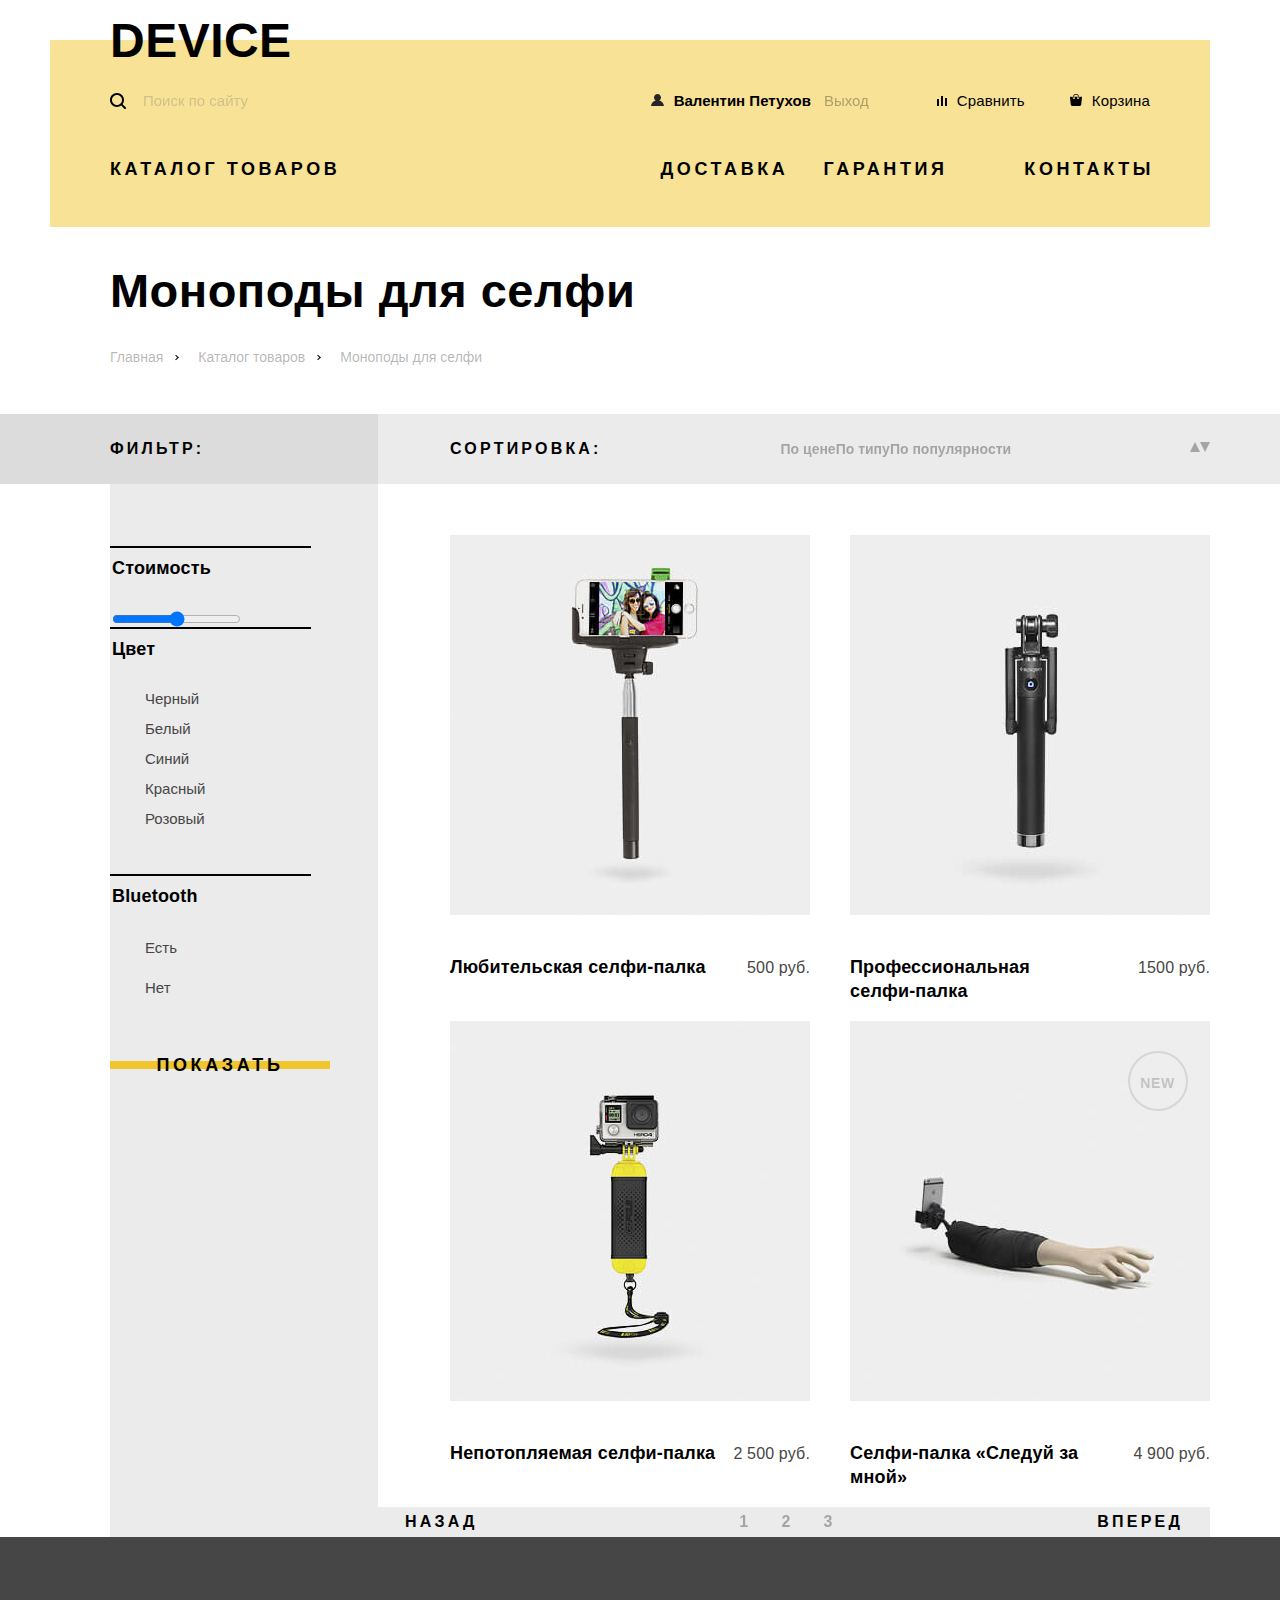
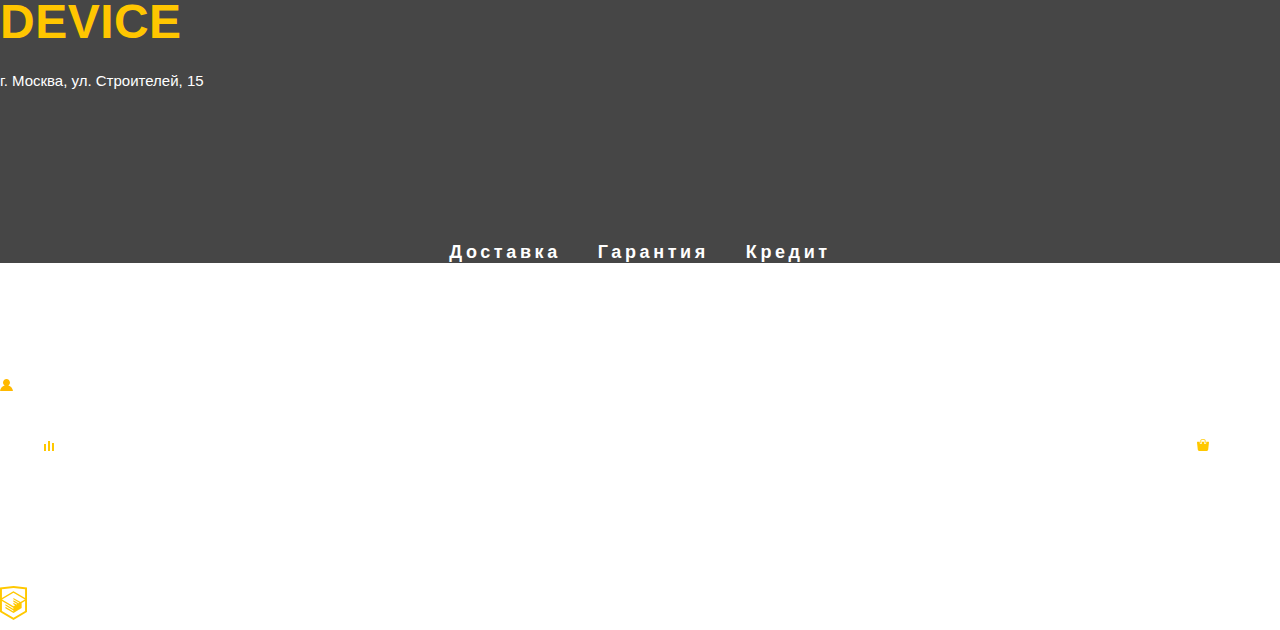
==== commit ed89d1d0: "Доверстал каталог без фона" ====
--- a/catalog.html
+++ b/catalog.html
@@ -75,7 +75,7 @@
 
     </div>
     <main>
-        <div class="container catalog-main">
+        <div class="catalog-main">
             <h1 class="catalog-title">Моноподы для селфи</h1>
             <ul class="breadcrumbs">
                 <li>
@@ -87,16 +87,15 @@
                 <li>Моноподы для селфи</li>
             </ul>
         </div>
+        
         <div class="flex-container">
             <section class="filters">
-                <div class="title-color">
-                    <div class="container catalog-main">
-                        <h2 class="filter-title">Фильтр:</h2>
+                <!-- <div class="catalog-main"> -->
+                    <div class="title-color">
+                        <!-- <div class="catalog-main"> -->
+                            <h2 class="filter-title">Фильтр:</h2>
+                        <!-- </div> -->
                     </div>
-                </div>
-
-                <div class="container catalog-main">
-
                     <form class="form-filters" action="https://echo.htmlacademy.ru" method="get">
                         <fieldset class="form-filters-fieldset">
                             <legend class="legend-price">Стоимость</legend>
@@ -149,7 +148,7 @@
                         </div>
 
                     </form>
-                </div>
+                <!-- </div> -->
 
             </section>
             <section class="products">
@@ -176,24 +175,31 @@
                                 <span class="product-price">500 руб.</span>
                             </h3>
                         </a>
-                        <div class="button-container">
-                            <a href="#" class="button">В корзину</a>
-                        </div>
-
-                        <a href="#" class="product-compare">Добавить к сравнению</a>
+
+                        <div class="product-list-item-hover">
+                            <div class="button-container">
+                                <a href="#" class="button">В корзину</a>
+                            </div>
+
+                            <a href="#" class="product-compare">Добавить к сравнению</a>
+                        </div>
+
                     </li>
                     <li class="product-list-item">
                         <a href="catalog-item.html">
                             <img src="img/catalog/item-2.jpg" width="360" height="380" alt="Профессиональная селфи-палка">
-                            <h3>
+                            <h3 class="product-list-item-h3">
                                 <p>Профессиональная <br> селфи-палка</p>
                                 <span class="product-price">1500 руб.</span>
                             </h3>
                         </a>
-                        <div class="button-container">
-                            <a href="#" class="button">В корзину</a>
-                        </div>
-                        <a href="#" class="product-compare">Добавить к сравнению</a>
+                        <div class="product-list-item-hover">
+                            <div class="button-container">
+                                <a href="#" class="button">В корзину</a>
+                            </div>
+
+                            <a href="#" class="product-compare">Добавить к сравнению</a>
+                        </div>
                     </li>
                     <li class="product-list-item">
                         <a href="catalog-item.html">
@@ -203,40 +209,48 @@
                                 <span class="product-price">2 500 руб.</span>
                             </h3>
                         </a>
-                        <div class="button-container">
-                            <a href="#" class="button">В корзину</a>
-                        </div>
-                        <a href="#" class="product-compare">Добавить к сравнению</a>
+                        <div class="product-list-item-hover">
+                            <div class="button-container">
+                                <a href="#" class="button">В корзину</a>
+                            </div>
+
+                            <a href="#" class="product-compare">Добавить к сравнению</a>
+                        </div>
                     </li>
                     <li class="product-list-item">
                         <a href="catalog-item.html">
                             <img src="img/catalog/item-4.jpg" width="360" height="380" alt="Селфи-палка «Следуй за мной»">
-                            <h3>
+                            <h3 class="product-list-item-h3">
                                 <p>Селфи-палка «Следуй за <br> мной»</p>
                                 <span class="product-price">4 900 руб.</span>
                             </h3>
                         </a>
                         <p class="mark">new</p>
-                        <div class="button-container">
-                            <a href="#" class="button">В корзину</a>
-                        </div>
-
-                        <a href="#" class="product-compare">Добавить к сравнению</a>
+                        <div class="product-list-item-hover">
+                            <div class="button-container">
+                                <a href="#" class="button">В корзину</a>
+                            </div>
+
+                            <a href="#" class="product-compare">Добавить к сравнению</a>
+                        </div>
                     </li>
                 </ul>
                 <ul class="pagination-list">
                     <li class="pagination-button">
                         <button type="button" name="button">Назад</button>
                     </li>
-                    <li class="pagination-item pagination-item-current">
-                        <a href="#">1</a>
-                    </li>
-                    <li class="pagination-item">
-                        <a href="#">2</a>
-                    </li>
-                    <li class="pagination-item">
-                        <a href="#">3</a>
-                    </li>
+                    <div class="pagination-item-container">
+                        <li class="pagination-item pagination-item-current">
+                            <a href="#">1</a>
+                        </li>
+                        <li class="pagination-item">
+                            <a href="#">2</a>
+                        </li>
+                        <li class="pagination-item">
+                            <a href="#">3</a>
+                        </li>
+                    </div>
+
                     <li class="pagination-button">
                         <button type="button" name="button-pagination">Вперед</button>
                     </li>
--- a/css/styles.css
+++ b/css/styles.css
@@ -593,7 +593,7 @@
     border-color: #000000 transparent transparent transparent;
     /* top: -28px;
     right: 0px; */
-     /* position: absolute; */
+    /* position: absolute; */
 }
 
 .sorting-container {
@@ -650,6 +650,7 @@
     letter-spacing: 0.2em;
     font-weight: bold;
     text-transform: uppercase;
+    margin:0;
 }
 
 .product-compare {
@@ -673,7 +674,8 @@
     font-size: 18px;
     color: #000000;
     font-weight: bold;
-    line-height: 0.01em;
+    letter-spacing: 0.01em;
+    line-height: 24px;
 }
 
 .product-price {
@@ -712,11 +714,13 @@
 .pagination-button button {
     border: none;
     background-color: inherit;
-    font-weight: bold;
+    font-family: inherit;
+    color: #000000;
+    font-weight: bold;
+    text-transform: uppercase;
     font-size: 16px;
     line-height: 24px;
     letter-spacing: 0.2em;
-    color: #000000;
 }
 
 .pagination-button button:hover {
@@ -1265,8 +1269,12 @@
 
 .catalog-main {
     width: 1100px;
+    padding: 0 20px;
     padding-left: 60px;
-}
+    margin: 0 auto;
+}
+
+.filters-container {}
 
 .catalog-title {
     margin: 0;
@@ -1315,13 +1323,30 @@
     margin-bottom: 45px;
 }
 
+
+
 .filter-title {
     padding: 23px 0;
+    margin:0;
 }
 
 .title-color {
     background-color: #dcdcdc;
     width: 100%;
+}
+
+.title-color::before {
+    content:'';
+    height: 70px;
+    width: 50%;
+    position: absolute;
+    background-color: #dcdcdc;
+    left: 0;
+    z-index: -1;
+}
+
+.title-color .catalog-main {
+    padding: 0;
 }
 
 .form-filters fieldset {
@@ -1355,23 +1380,22 @@
     left: -35px;
 }
 
-.form-filters input[type="checkbox"]:checked + span {
+.form-filters input[type="checkbox"]:checked+span {
     background-image: url(../img/checkbox-on.svg);
 }
 
 .label-color {
-    margin-left:35px;
+    margin-left: 35px;
     position: relative;
 }
-
 
 .label-color:last-child {
     margin-bottom: 50px;
 }
 
- .legend-color {
-     margin-bottom: 23px;
- }
+.legend-color {
+    margin-bottom: 23px;
+}
 
 .legend-price {
     margin-bottom: 27px;
@@ -1393,13 +1417,13 @@
     left: -35px;
 }
 
-.form-filters input[type="radio"]:checked + span {
+.form-filters input[type="radio"]:checked+span {
     background-image: url(../img/radio-on.svg);
     background-repeat: no-repeat;
 }
 
 .legend-bluetooth {
-    margin-bottom:25px;
+    margin-bottom: 25px;
 }
 
 .form-filters .button-container {
@@ -1408,7 +1432,21 @@
 }
 
 .form-filters .button-container:hover {
-    margin-top:24px;
+    margin-top: 24px;
+}
+
+.sorting-container h2 {
+    padding:23px 0;
+}
+
+.sorting-container::before {
+    content:'';
+    width: 100%;
+    height: 70px;
+    position: absolute;
+    right: 0;
+    z-index: -2;
+    background-color: #ebebeb;
 }
 
 .sorting-container, .sorting-of-type,
@@ -1424,6 +1462,11 @@
 
 .product-list-item {
     margin-right: 40px;
+    position: relative;
+}
+
+.product-list-item:nth-child(2n) {
+    margin-right: 0;
 }
 
 .product-list-item h3 {
@@ -1431,10 +1474,124 @@
     justify-content: space-between;
     align-items: baseline;
     flex-wrap: wrap;
-}
-
-
-
-/* .flex-container {
-    display: flex;
+    margin-top: 30px;
+}
+
+.product-list-item p {
+    margin: 0;
+}
+
+.product-list-item-hover {
+    width: 360px;
+    height: 379px;
+    display: none;
+    justify-content: center;
+    align-items: center;
+    flex-direction: column;
+    position: absolute;
+    top: 0;
+}
+
+.product-list-item:hover img {
+    opacity: 0.7;
+}
+
+.product-list-item:hover .product-list-item-hover {
+    display: flex;
+}
+
+.product-list-item-hover .button-container {
+    margin-bottom: 29px;
+}
+
+.product-list-item-hover .button-container:hover {
+    margin-bottom: 12px;
+}
+
+.product-list-item-hover a {
+    display: block;
+}
+
+.mark {
+    font-size: 14px;
+    letter-spacing: 0.05em;
+    line-height: 24px;
+    font-weight: bold;
+    color: rgba(0, 0, 0, 0.2);
+    text-transform: uppercase;
+    position: absolute;
+    top: 50px;
+    right: 35px;
+}
+
+.mark::after {
+    content: '';
+    width: 56px;
+    height: 56px;
+    border: 2px solid rgba(0, 0, 0, 0.1);
+    border-radius: 50%;
+    position: absolute;
+    right: -13px;
+    top: -20px;
+}
+
+.pagination-list {
+    display: flex;
+    justify-content: space-between;
+    align-items: center;
+    /* width: 760px;
+    height: 70px; */
+}
+
+.pagination-button:first-of-type button {
+    padding: 0;
+    margin-left: 27px;
+}
+
+.pagination-button:last-of-type button {
+    padding: 0;
+    margin-right: 27px;
+}
+
+.pagination-item-container {
+    display: flex;
+    align-items: center;
+}
+
+.pagination-item {
+    margin-right: 30px;
+}
+
+.pagination-item:last-child {
+    margin-right: 0;
+}
+
+.flex-container {
+    display: flex;
+    justify-content: space-between;
+   width: 1100px;
+   padding: 0 20px;
+   padding-left: 60px;
+   margin: 0 auto;
+}
+
+.sorting-container,
+.products-list {
+    padding-left:72px;
+}
+
+.filters {
+    min-width: 268px;
+}
+
+.sorting-container {
+    margin-bottom: 51px;
+    justify-content: space-between;
+}
+
+.products-list {
+    /* justify-content: space-between; */
+}
+/* .product-list {
+    margin-left: 74px;
 } */
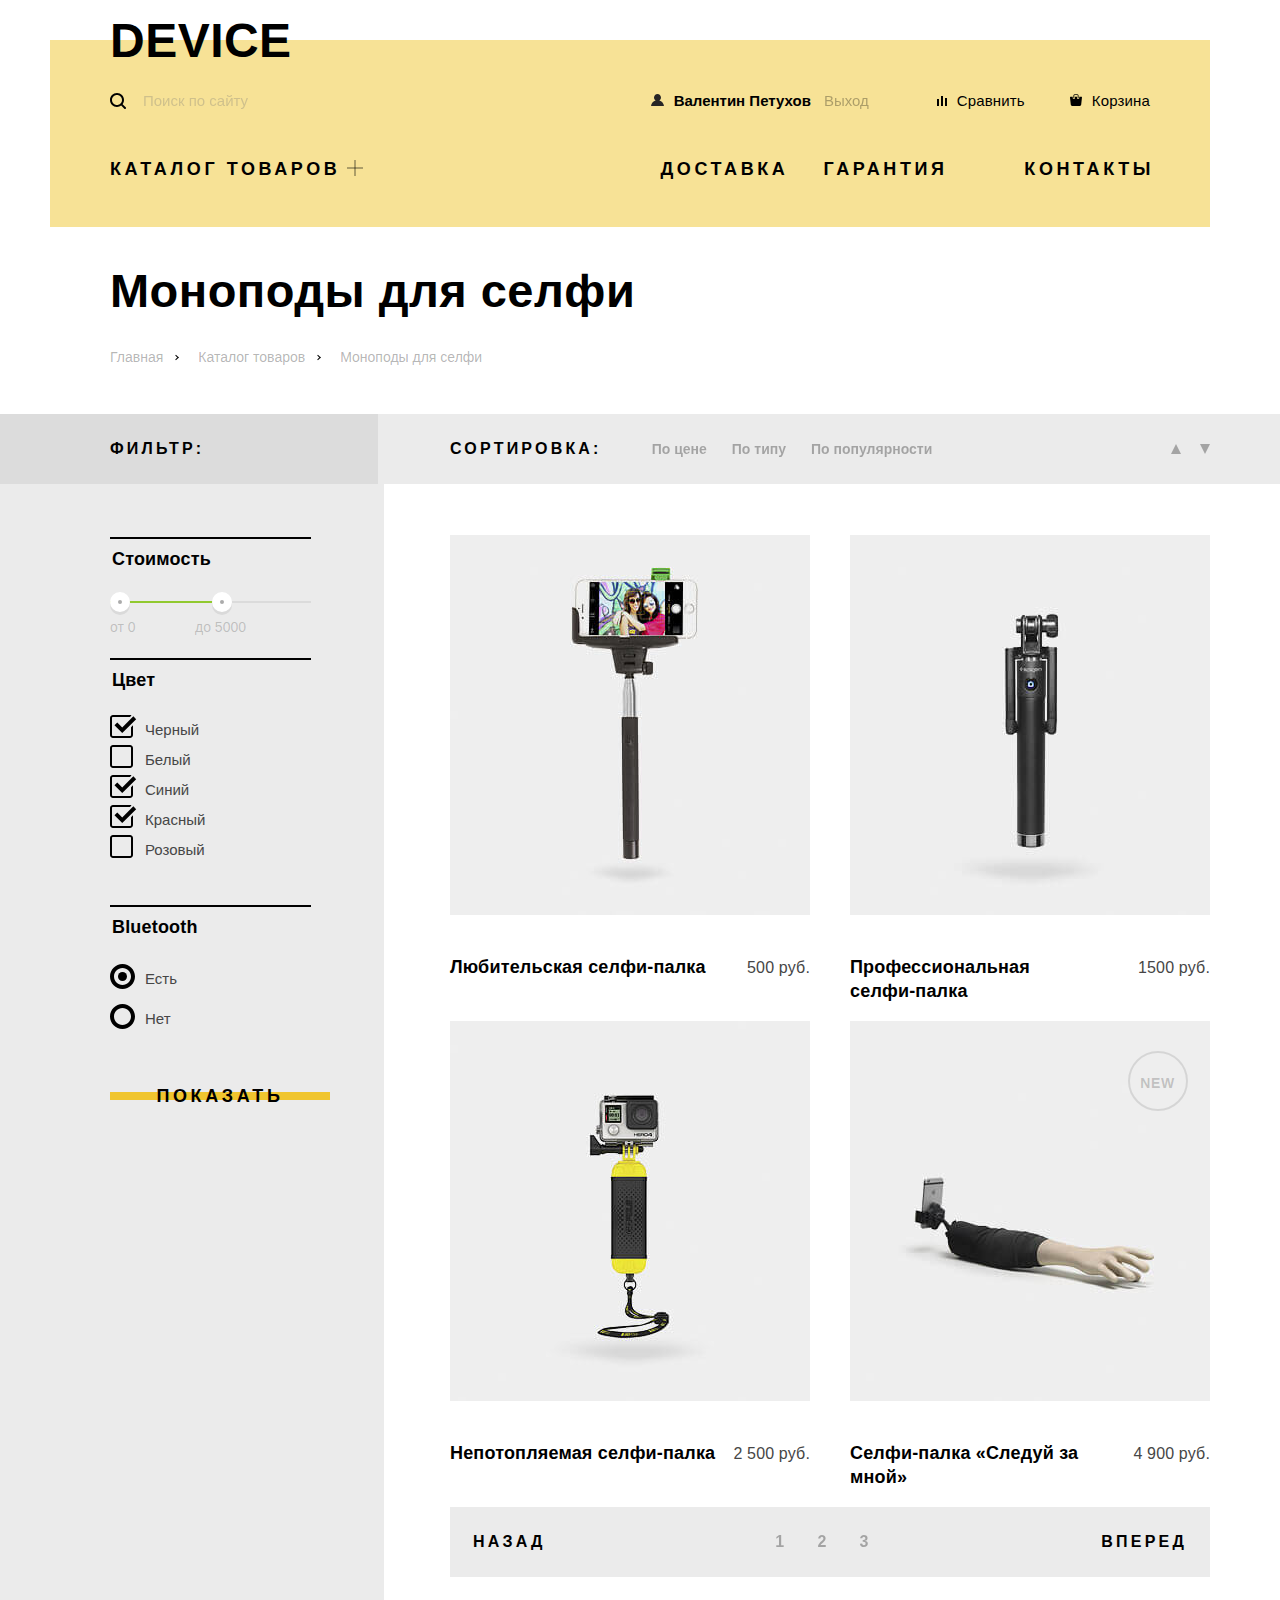
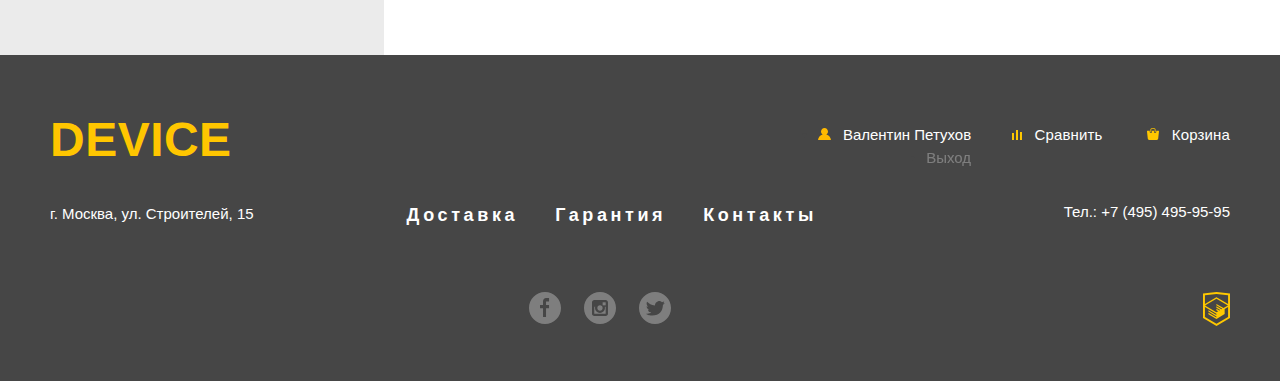
==== commit 9417cb98: "Доделал сайт" ====
--- a/catalog.html
+++ b/catalog.html
@@ -7,7 +7,7 @@
     <link rel="stylesheet" href="css/styles.css">
 </head>
 
-<body>
+<body class="inner-page">
     <div class="container">
         <header class="main-header catalog-header">
             <p class="header-logo" tabindex="0"><a href="./index.html">DEVICE</a></p>
@@ -49,12 +49,18 @@
                     <li class="site-navigation-item">
                         <a class="site-navigation-parent" href="catalog.html">Каталог товаров</a>
                         <ul class="catalog">
-                            <li class="catalog-item"><a href="catalog.html">Виртуальная реальность</a></li>
-                            <li class="catalog-item"><a href="catalog.html">Моноподы для селфи</a></li>
-                            <li class="catalog-item"><a href="catalog.html">Экшн-камеры</a></li>
-                            <li class="catalog-item"><a href="catalog.html">Фитнес-браслеты</a></li>
-                            <li class="catalog-item"><a href="catalog.html">Умные часы</a></li>
-                            <li class="catalog-item"><a href="catalog.html">Квадрокоптеры</a></li>
+                            <div class="catalog-col-1">
+                                <li class="catalog-item"><a href="catalog.html">Виртуальная реальность</a></li>
+                                <li class="catalog-item"><a href="catalog.html">Моноподы для селфи</a></li>
+                                <li class="catalog-item"><a href="catalog.html">Экшн-камеры</a></li>
+                            </div>
+                            <div class="catalog-col-2">
+                                <li class="catalog-item"><a href="catalog.html">Фитнес-браслеты</a></li>
+                                <li class="catalog-item"><a href="catalog.html">Умные часы</a></li>
+                            </div>
+                            <div class="catalog-col-3">
+                                <li class="catalog-item"><a href="catalog.html">Квадрокоптеры</a></li>
+                            </div>
                         </ul>
                     </li>
                     <li class="site-navigation-item">
@@ -87,67 +93,73 @@
                 <li>Моноподы для селфи</li>
             </ul>
         </div>
-        
+
         <div class="flex-container">
             <section class="filters">
-                <!-- <div class="catalog-main"> -->
-                    <div class="title-color">
-                        <!-- <div class="catalog-main"> -->
-                            <h2 class="filter-title">Фильтр:</h2>
-                        <!-- </div> -->
+                <div class="title-color">
+                    <h2 class="filter-title">Фильтр:</h2>
+                </div>
+                <form class="form-filters" action="https://echo.htmlacademy.ru" method="get">
+                    <fieldset class="form-filters-fieldset">
+                        <legend class="legend-price">Стоимость</legend>
+                        <div class="range-block">
+                            <div class="range">
+
+                            </div>
+                            <span class="range-price left">от 0</span>
+                            <span class="range-price right">до 5000</span>
+                        </div>
+
+                    </fieldset>
+                    <fieldset class="form-filters-fieldset-color">
+                        <legend class="legend-color">Цвет</legend>
+
+                        <label class="label-color">
+                            <input type="checkbox" class="visually-hidden" name="black" value="" checked>
+                            <span class="check__box"></span>
+                            <span>Черный</span>
+                        </label>
+
+                        <label class="label-color">
+                            <input type="checkbox" class="visually-hidden" name="white" value="">
+                            <span class="check__box"></span>
+                            <span>Белый</span>
+                        </label>
+
+                        <label class="label-color">
+                            <input type="checkbox" class="visually-hidden" name="blue" value="" checked>
+                            <span class="check__box"></span>
+                            <span>Синий</span>
+                        </label>
+                        <label class="label-color">
+                            <input type="checkbox" class="visually-hidden" name="red" value="" checked>
+                            <span class="check__box"></span>
+                            <span>Красный</span>
+                        </label>
+                        <label class="label-color">
+                            <input type="checkbox" class="visually-hidden" name="pink" value="">
+                            <span class="check__box"></span>
+                            <span>Розовый</span>
+                        </label>
+                    </fieldset>
+                    <fieldset class="form-filters-fieldset">
+                        <legend class="legend-bluetooth">Bluetooth</legend>
+                        <label class="label-bluetooth">
+                            <input type="radio" class="visually-hidden" name="bluetooth" value="yes" checked>
+                            <span class="radio"></span>
+                            <span>Есть</span>
+                        </label>
+                        <label class="label-bluetooth">
+                            <input type="radio" class="visually-hidden" name="bluetooth" value="no">
+                            <span class="radio"></span>
+                            <span>Нет</span>
+                        </label>
+                    </fieldset>
+                    <div class="button-container">
+                        <button type="submit" name="button" class="button">Показать</button>
                     </div>
-                    <form class="form-filters" action="https://echo.htmlacademy.ru" method="get">
-                        <fieldset class="form-filters-fieldset">
-                            <legend class="legend-price">Стоимость</legend>
-                            <input type="range" id="price" name="price" value="2500" min="0" max="5000" step="100">
-                        </fieldset>
-                        <fieldset class="form-filters-fieldset-color">
-                            <legend class="legend-color">Цвет</legend>
-
-                            <label class="label-color">
-                                <input type="checkbox" class="visually-hidden" name="black" value="" checked>
-                                <span class="check__box"></span>
-                                Черный
-                            </label>
-
-                            <label class="label-color">
-                                <input type="checkbox" class="visually-hidden" name="white" value="">
-                                <span class="check__box"></span>
-                                Белый
-                            </label>
-
-                            <label class="label-color">
-                                <input type="checkbox" class="visually-hidden" name="blue" value="" checked>
-                                <span class="check__box"></span>
-                                Синий
-                            </label>
-                            <label class="label-color">
-                                <input type="checkbox" class="visually-hidden" name="red" value="" checked>
-                                <span class="check__box"></span>
-                                Красный</label>
-                            <label class="label-color">
-                                <input type="checkbox" class="visually-hidden" name="pink" value="">
-                                <span class="check__box"></span>
-                                Розовый</label>
-                        </fieldset>
-                        <fieldset class="form-filters-fieldset">
-                            <legend class="legend-bluetooth">Bluetooth</legend>
-                            <label class="label-bluetooth">
-                                <input type="radio" class="visually-hidden" name="bluetooth" value="yes" checked>
-                                <span class="radio"></span>
-                                Есть
-                            </label>
-                            <label class="label-bluetooth">
-                                <input type="radio" class="visually-hidden" name="bluetooth" value="no">
-                                <span class="radio"></span>
-                                Нет
-                            </label>
-                        </fieldset>
-                        <div class="button-container">
-                            <button type="submit" name="button" class="button">Показать</button>
-                        </div>
-
-                    </form>
+
+                </form>
                 <!-- </div> -->
 
             </section>
@@ -171,7 +183,7 @@
                         <a href="catalog-item.html">
                             <img src="img/catalog/item-1.jpg" width="360" height="380" alt="Любительская селфи-палка">
                             <h3>
-                                Любительская селфи-палка
+                                <p>Любительская селфи-палка</p>
                                 <span class="product-price">500 руб.</span>
                             </h3>
                         </a>
@@ -260,60 +272,82 @@
 
 
     </main>
+
+
     <footer class="main-footer">
-        <p class="footer-logo"><a href="index.html">DEVICE</a></p>
-        <p>г. Москва, ул. Строителей, 15</p>
-        <ul class="footer-services">
-            <li class="footer-service-item">
-                <a href="#">Доставка</a>
-            </li>
-            <li class="footer-service-item">
-                <a href="#">Гарантия</a>
-            </li>
-            <li class="footer-service-item">
-                <a href="#">Кредит</a>
-            </li>
-        </ul>
-        <ul class="footer-social">
-            <li class="social-button">
+        <div class="container wrapper">
+            <div class="layout-column-1">
+                <p class="footer-logo"><a href="index.html">DEVICE</a></p>
+                <p>г. Москва, ул. Строителей, 15</p>
+            </div>
+            <div class="layout-column-2">
+                <ul class="footer-services">
+                    <li class="footer-service-item">
+                        <a href="#">Доставка</a>
+                    </li>
+                    <li class="footer-service-item">
+                        <a href="#">Гарантия</a>
+                    </li>
+                    <li class="footer-service-item">
+                        <a href="#">Контакты</a>
+                    </li>
+                </ul>
+                <ul class="footer-social">
+                    <li class="social-button">
+                        <a href="#">
+                            <img src="img/facebook.svg" alt="facebook">
+                        </a>
+                    </li>
+                    <li class="social-button">
+                        <a href="#">
+                            <img src="img/instagram.svg" alt="instagram">
+                        </a>
+                    </li>
+                    <li class="social-button">
+                        <a href="#">
+                            <img src="img/twitter.svg" alt="twitter">
+                        </a>
+                    </li>
+                </ul>
+            </div>
+            <div class="layout-column-3">
+                <div class="footer-container">
+                    <ul class="footer-login-checked">
+                        <li class="footer-user">
+                            <img class="user-img" src="img/user.svg" alt="Войти">
+                            <a href="#">Валентин Петухов</a>
+                        </li>
+                        <li class="exit">
+                            <a href="#">Выход</a>
+                        </li>
+                    </ul>
+                    <ul class="footer-compare-cart">
+                        <li class="compare">
+
+                            <a href="compare.html">
+                                <img class="compare-img" src="img/compare.svg" alt="Сравнить">
+                                Сравнить</a>
+                        </li>
+                        <li class="cart">
+
+                            <a href="cart.html">
+                                <img class="cart-img" src="img/cart.svg" alt="Корзина">
+                                Корзина</a>
+                        </li>
+                    </ul>
+                </div>
+
+                <p class="tel">Тел.: +7 (495) 495-95-95</p>
                 <a href="#">
-                    <img src="img/facebook.svg" alt="facebook">
+                    <img class="htmlacademy" src="img/logo-html.svg" alt="HtmlAcademy">
                 </a>
-            </li>
-            <li class="social-button">
-                <a href="#">
-                    <img src="img/instagram.svg" alt="instagram">
-                </a>
-            </li>
-            <li class="social-button">
-                <a href="#">
-                    <img src="img/twitter.svg" alt="twitter">
-                </a>
-            </li>
-        </ul>
-        <ul class="footer-login-checked">
-            <li class="footer-user">
-                <img class="user-img" src="img/user.svg" alt="Войти">
-                <a href="#">Валентин Петухов</a>
-            </li>
-            <li class="exit">
-                <a href="#">Выход</a>
-            </li>
-        </ul>
-        <ul class="footer-compare-cart">
-            <li class="compare">
-                <img class="compare-img" src="img/compare.svg" alt="Сравнить">
-                <a href="compare.html">Сравнить</a>
-            </li>
-            <li class="cart">
-                <img class="cart-img" src="img/cart.svg" alt="Корзина">
-                <a href="cart.html">Корзина</a>
-            </li>
-        </ul>
-        <p>Тел.: +7 (495) 495-95-95</p>
-        <a href="#"><img src="img/logo-html.svg" alt="htmlacademy" class="htmlacademy"></a>
+            </div>
+
+        </div>
+
     </footer>
 
+
 </body>
 
 </html>
--- a/css/styles.css
+++ b/css/styles.css
@@ -137,6 +137,10 @@
     letter-spacing: 0.01em;
 }
 
+.catalog {
+    font-size:15px;
+}
+
 #search {
     opacity: 0.3;
     border: none;
@@ -254,6 +258,7 @@
 
 .services-list {
     list-style: none;
+    position: relative;
 }
 
 .service-list-title {
@@ -268,23 +273,26 @@
     position: relative;
 }
 
-.button-services:active {
+.button-services:active{
     background-color: #000000;
     color: #f7e184;
 }
 
-.button-services:active a {
+
+
+.button-services:active a,
+ .button-services-active a {
     color: inherit;
 }
 
-.button-services::after {
+.button-services-active::after {
     content: '';
     position: absolute;
     width: 120px;
     height: 40px;
     background-color: #000000;
     right: -120px;
-    opacity: 0;
+    opacity: 1;
     transition: all 0.5s;
 }
 
@@ -293,14 +301,15 @@
     opacity: 1;
 }
 
-.button-services::before {
+.services-list li:first-child .button-services::before {
     content: '';
     position: absolute;
     width: 7px;
     height: 319px;
     background: #000000;
-    right: -127px;
-    opacity: 0;
+    left:275px;
+    margin-top:60px;
+    opacity: 1;
     transition: all 0.5s;
 }
 
@@ -482,6 +491,7 @@
     border: none;
     background-color: transparent;
     outline: none;
+    cursor: pointer;
 }
 
 .modal-close {
@@ -573,14 +583,11 @@
 .top::after {
     content: '';
     display: inline-block;
-    /* position: absolute; */
     width: 0;
     height: 0;
     border-style: solid;
     border-width: 0 5.5px 10px 5.5px;
     border-color: transparent transparent #000000 transparent;
-    /* top: 0;
-    right: -100px; */
 }
 
 .bottom::after {
@@ -591,9 +598,6 @@
     border-style: solid;
     border-width: 10px 5.5px 0 5.5px;
     border-color: #000000 transparent transparent transparent;
-    /* top: -28px;
-    right: 0px; */
-    /* position: absolute; */
 }
 
 .sorting-container {
@@ -753,7 +757,6 @@
     position: relative;
     margin-top: 40px;
     padding-top: 1px;
-    z-index: 0;
 }
 
 .header-logo {
@@ -783,16 +786,33 @@
     display: flex;
     justify-content: center;
     align-items: center;
+    position: relative;
     /* border:1px solid black; */
 }
 
-.search label {
-    display: none;
-}
-
-.search button {
-    display: none;
-}
+.search-btn::after {
+    content: '';
+    width: 383px;
+    height:2px;
+    background-color: #000000;
+    position: absolute;
+    bottom: -2px;
+    right: 0;
+
+}
+
+.search-btn {
+    position: absolute;
+    right: -172px;
+    opacity: 0;
+}
+
+#search:focus~.search-btn {
+    opacity: 1;
+    transition-property: opacity;
+    transition-duration: 1s;
+}
+
 
 .compare-cart {
     display: flex;
@@ -832,9 +852,6 @@
     margin-right: 15px;
 }
 
-.catalog {
-    display: none;
-}
 
 .site-navigation-item:last-child {
     margin-left: auto;
@@ -848,6 +865,63 @@
 .site-navigation-item:nth-child(3) {
     margin-left: 35px;
 }
+
+.catalog {
+    position: absolute;
+    display: none;
+    padding-top:20px;
+    background-color: #f7e296;
+    z-index: 2;
+    min-height: 137px;
+    width: 1098px;
+    left: -60px;
+    padding-left: 60px;
+}
+
+.catalog li {
+    margin: 0;
+    padding: 0;
+}
+
+.catalog-col-1,
+ .catalog-col-2{
+    margin-right: 50px;
+}
+
+.site-navigation-item {
+    z-index: 2;
+}
+
+.site-navigation-item:hover .catalog {
+    display: flex;
+}
+
+.site-navigation-item:first-child {
+    position: relative;
+}
+
+.site-navigation-item:first-child::after {
+    content: '';
+    width: 16px;
+    height: 2px;
+    background-color: #000000;
+    opacity: 0.3;
+    position: absolute;
+    right: -23px;
+    top: 10px;
+}
+
+.site-navigation-item:first-child::before {
+    content: '';
+    width: 2px;
+    height: 16px;
+    background-color: #000000;
+    opacity: 0.3;
+    position: absolute;
+    top: 3px;
+    right: -16px;
+}
+
 
 /* Popular-items */
 .popular-item {
@@ -869,10 +943,14 @@
     top: 56px;
 }
 
-.popular .popular-item:first-of-type {
+.number-2 {
+    right: 13px;
+}
+
+.popular .popular-item-1 {
     margin-left: 90px;
     margin-right: 60px;
-    margin-top: -153px;
+    margin-top: -144px;
     z-index: 1;
     /* position: absolute; */
 }
@@ -919,27 +997,48 @@
     padding-bottom: 15px;
 }
 
-.popular-item:nth-of-type(2) {
+.popular-item-2 {
     margin-bottom: 95px;
-}
-
-.popular-item:nth-of-type(2) .popular-item-container {
-    margin-left: 170px;
-}
-
-.popular-item:last-of-type {
+    margin-left: 114px;
+    margin-right: 60px;
+    margin-top: -144px;
+    z-index: 1;
+}
+
+.popular-item-2 .popular-item-container {
+    margin-left: 140px;
+}
+
+
+.popular-item-3 {
     margin-left: 30px;
     width: 1076px;
-}
-
-.popular-item:last-of-type .popular-item-container {
-    margin-left: 40px;
+    margin-bottom: 95px;
+    margin-top: -144px;
+    z-index: 1;
+}
+
+.popular-item-3 img {
+    margin-top: 48px;
+}
+
+.number-3 {
+    z-index: 0;
+    right: 2px;
+}
+
+.popular-item-3 .product-title {
+    z-index: 1;
+}
+
+.popular-item-3 .popular-item-container {
+    margin-left: 42px;
 }
 
 .products-catalog {
     display: flex;
     justify-content: space-between;
-    margin-bottom: 80px;
+    margin-bottom: 180px;
 }
 
 .slides-switches {
@@ -981,14 +1080,22 @@
 
 .button-services:hover,
 .button-services:active {
-    margin-bottom: 35px;
+    margin-bottom: 33px;
+    margin-top: -20px;
+}
+
+.button-services-active {
+    background-color: #000000;
+    color: #f7e184;
+    min-height: 40px;
+    margin-bottom: 33px;
     margin-top: -20px;
 }
 
 .service-list-container {
     margin-left: 400px;
     margin-bottom: 94px;
-    margin-top: -224px;
+    margin-top: -225px;
     position: relative;
 }
 
@@ -1011,13 +1118,28 @@
 }
 
 .service-list-title {
-    margin-bottom: 42px;
+    margin-bottom: 37px;
+}
+
+.service-list-container .service-list-description {
+    margin-top:0;
+    margin-bottom: 0;
+    margin-bottom:145px;
+
 }
 
 .service-list-container img {
     position: absolute;
     top: 49px;
     right: 50px;
+}
+
+.service-list-container .img_warranty {
+    top:25px;
+}
+
+.service-list-container .img_credit {
+    top:23px;
 }
 
 .info {
@@ -1056,11 +1178,22 @@
     margin-bottom: 0;
 }
 
+.contacts iframe,
 .contacts img {
     margin-bottom: 85px;
     margin-top: 27px;
 }
 
+.map-container {
+    position: relative;
+}
+
+.map-container img {
+    position: absolute;
+    top: 0;
+    z-index: -1;
+}
+
 .wrapper {
     display: flex;
 }
@@ -1071,6 +1204,7 @@
 
 .button-us:hover {
     margin-top: -15px;
+    margin-bottom: 68px;
 }
 
 .button-us {
@@ -1121,7 +1255,7 @@
 
 .footer-compare-cart {
     display: flex;
-    margin-left: 44px;
+    margin-left: 41px;
 }
 
 .footer-login img {
@@ -1169,82 +1303,7 @@
 }
 
 /* Modal */
-.modal {
-    width: 960px;
-    border: 1px dashed transparent;
-    margin: 0 auto;
-    box-shadow: 0 10px 20px rgba(4, 6, 6, 0.2);
-}
-
-.modal h2 {
-    display: none;
-}
-
-.modal-login,
-.modal-map {
-    position: relative;
-    margin-bottom: 20px;
-}
-
-.modal-map {
-    height: 559px;
-}
-
-.modal-close {
-    position: absolute;
-    top: 11px;
-    right: 11px;
-}
-
-.modal-container {
-    display: flex;
-    flex-direction: row;
-    margin: 0 100px;
-    margin-top: 97px;
-}
-
-.write-us {
-    display: flex;
-    flex-wrap: wrap;
-    justify-content: space-between;
-}
-
-.wrapper-name {
-    display: flex;
-    flex-direction: column;
-}
-
-.write-us label {
-    margin-bottom: 12px;
-}
-
-.write-us-text {
-    margin-top: 35px;
-}
-
-#write-us-name,
-#write-us-email {
-    padding-left: 15px;
-}
-
-.text-us {
-    margin-top: 35px;
-}
-
-#write-us-text {
-    margin-bottom: 52px;
-    padding-top: 17px;
-    padding-left: 9px;
-}
-
-.modal-login .button-container:hover {
-    margin-top: -10px;
-    margin-bottom: 64px;
-}
-
-.modal-login .button-container {
-    margin-bottom: 86px;
-}
+
 
 /* Сетки 2 страница */
 .login-checked {
@@ -1274,7 +1333,6 @@
     margin: 0 auto;
 }
 
-.filters-container {}
 
 .catalog-title {
     margin: 0;
@@ -1323,7 +1381,15 @@
     margin-bottom: 45px;
 }
 
-
+.filters::before {
+    content: '';
+    width: 100%;
+    min-height: 1241px;
+    background-color: #ebebeb;
+    position: absolute;
+    left: -70%;
+    z-index: -1;
+}
 
 .filter-title {
     padding: 23px 0;
@@ -1364,12 +1430,13 @@
 }
 
 .filters .form-filters-fieldset:first-child {
-    margin-top: 72px;
+    margin-top: 63px;
 }
 
 .label-color {
     display: block;
 }
+
 
 .check__box {
     background-image: url(../img/checkbox-off.svg);
@@ -1384,6 +1451,22 @@
     background-image: url(../img/checkbox-on.svg);
 }
 
+.label-color:hover .check__box {
+    opacity: 0.6;
+}
+
+.label-color:active .check__box {
+    opacity: 1;
+}
+
+.form-filters input[type="checkbox"]:disabled+.check__box {
+    opacity:0.25;
+}
+
+.form-filters input[type="checkbox"]:disabled ~ span {
+    color:#a6a6a6;
+}
+
 .label-color {
     margin-left: 35px;
     position: relative;
@@ -1398,7 +1481,7 @@
 }
 
 .legend-price {
-    margin-bottom: 27px;
+    margin-bottom: 30px;
 }
 
 .label-bluetooth {
@@ -1417,9 +1500,25 @@
     left: -35px;
 }
 
-.form-filters input[type="radio"]:checked+span {
+.form-filters input[type="radio"]:checked+.radio {
     background-image: url(../img/radio-on.svg);
     background-repeat: no-repeat;
+}
+
+.label-bluetooth:hover .radio {
+    opacity: 0.6;
+}
+
+.label-bluetooth:active .radio {
+    opacity: 1;
+}
+
+.form-filters input[type="radio"]:disabled+.radio {
+    opacity:0.25;
+}
+
+.form-filters input[type="radio"]:disabled ~ span {
+    color:#a6a6a6;
 }
 
 .legend-bluetooth {
@@ -1452,7 +1551,23 @@
 .sorting-container, .sorting-of-type,
 .sorting-quantity {
     display: flex;
-    align-items: center;
+    align-items: baseline;
+}
+
+.sorting-of-type {
+    margin-left: 50px;
+}
+
+.sorting-of-type li {
+    margin-right:25px;
+}
+
+.sorting-quantity {
+    margin-left:auto;
+}
+
+.sorting-quantity li:first-child {
+    margin-right: 19px;
 }
 
 .products-list {
@@ -1506,6 +1621,7 @@
 
 .product-list-item-hover .button-container:hover {
     margin-bottom: 12px;
+    margin-top:-15px;
 }
 
 .product-list-item-hover a {
@@ -1539,18 +1655,15 @@
     display: flex;
     justify-content: space-between;
     align-items: center;
-    /* width: 760px;
-    height: 70px; */
+    margin-bottom:78px;
 }
 
 .pagination-button:first-of-type button {
-    padding: 0;
-    margin-left: 27px;
+    padding:23px;
 }
 
 .pagination-button:last-of-type button {
-    padding: 0;
-    margin-right: 27px;
+    padding:23px;
 }
 
 .pagination-item-container {
@@ -1580,18 +1693,219 @@
     padding-left:72px;
 }
 
+.pagination-list {
+    margin-left: 72px;
+}
+
 .filters {
     min-width: 268px;
 }
 
 .sorting-container {
     margin-bottom: 51px;
+}
+
+.footer-login-checked {
+display: flex;
+flex-direction: column;
+align-items: flex-end;
+justify-content: center;
+position: relative;
+}
+
+.main-footer .exit {
+    position: absolute;
+    top:23px;
+}
+
+.inner-page .footer-user img {
+    margin-right:8px;
+}
+
+.site-navigation-list {
+    position: relative;
+}
+
+
+.range-block {
+    position: relative;
+    margin-bottom: 65px;
+}
+
+.range {
+    background-color: #dbdbdb;
+    width: 201px;
+    height: 2px;
+}
+
+.range::before {
+    content: '';
+    width: 110px;
+    height: 2px;
+    background-color: #91c92f;
+    position: absolute;
+    top: 0;
+    left: 0;
+}
+
+.range-price {
+    position: absolute;
+    font-size: 14px;
+    line-height: 24px;
+    font-weight: lighter;
+    color: rgba(0, 0, 0, 0.2);
+    top:14px;
+}
+
+.range-price::after {
+    content:'';
+    width: 4px;
+    height: 4px;
+    background-color:#ababab;
+    border:8px solid #ffffff;
+    border-radius: 50%;
+    position: absolute;
+    top: -23px;
+    left:0;
+    box-shadow: 0 3px 0 0 #dadada;
+}
+
+
+.left {
+    left:0;
+}
+.right {
+    left: 85px;
+}
+
+.right::after {
+    left:17px;
+}
+
+
+
+
+
+.modal {
+    width: 960px;
+    box-shadow: 0 10px 20px rgba(4, 6, 6, 0.2);
+    position: fixed;
+    overflow: hidden;
+}
+
+.modal-login,
+.modal-map {
+    margin-bottom: 20px;
+}
+
+.modal-login {
+    left:50%;
+    top:50%;
+    transform: translate(-50%, -50%) scale(0);
+    background-color: #ffffff;
+    z-index: 2;
+}
+
+.modal-map {
+    height: 559px;
+    left:50%;
+    top:50%;
+    transform: translate(-50%, -50%) scale(0);
+    background-color: #ffffff;
+    z-index: 2;
+}
+
+.modal-close {
+    position: absolute;
+    top: 11px;
+    right: 11px;
+}
+
+.modal-container {
+    display: flex;
+    flex-direction: row;
+    margin: 0 100px;
+    margin-top: 97px;
+}
+
+.write-us {
+    display: flex;
+    flex-wrap: wrap;
     justify-content: space-between;
 }
 
-.products-list {
-    /* justify-content: space-between; */
-}
-/* .product-list {
-    margin-left: 74px;
-} */
+.wrapper-name {
+    display: flex;
+    flex-direction: column;
+}
+
+.write-us label {
+    margin-bottom: 12px;
+}
+
+.write-us-text {
+    margin-top: 35px;
+}
+
+#write-us-name,
+#write-us-email {
+    padding-left: 15px;
+}
+
+.text-us {
+    margin-top: 35px;
+}
+
+#write-us-text {
+    margin-bottom: 52px;
+    padding-top: 17px;
+    padding-left: 9px;
+}
+
+.modal-login .button-container:hover {
+    margin-top: -10px;
+    margin-bottom: 64px;
+}
+
+.modal-login .button-container {
+    margin-bottom: 86px;
+}
+
+
+.modal-show {
+    animation-name: scale;
+    animation-duration: 0.6s;
+    animation-fill-mode: forwards;
+    transform: translate(-50%,-50%) scale(0);
+}
+@keyframes scale {
+    to {
+        transform: translate(-50%,-50%) scale(1);
+    }
+}
+
+.modal-error {
+    animation-name: error;
+    animation-duration: 0.6s;
+}
+@keyframes error {
+    0%,100% {
+        border:1px solid red;
+        transform: translate(-50%,-50%);
+    }
+    10%,30%,50%,70%,90% {
+        border:1px solid red;
+        transform: translate(-55%,-50%);
+    }
+    20%,40%,60%,80% {
+        border:1px solid red;
+        transform: translate(-45%,-50%);
+    }
+    100% {
+        border:none;
+    }
+}
+
+.map {
+    position: relative;
+}
